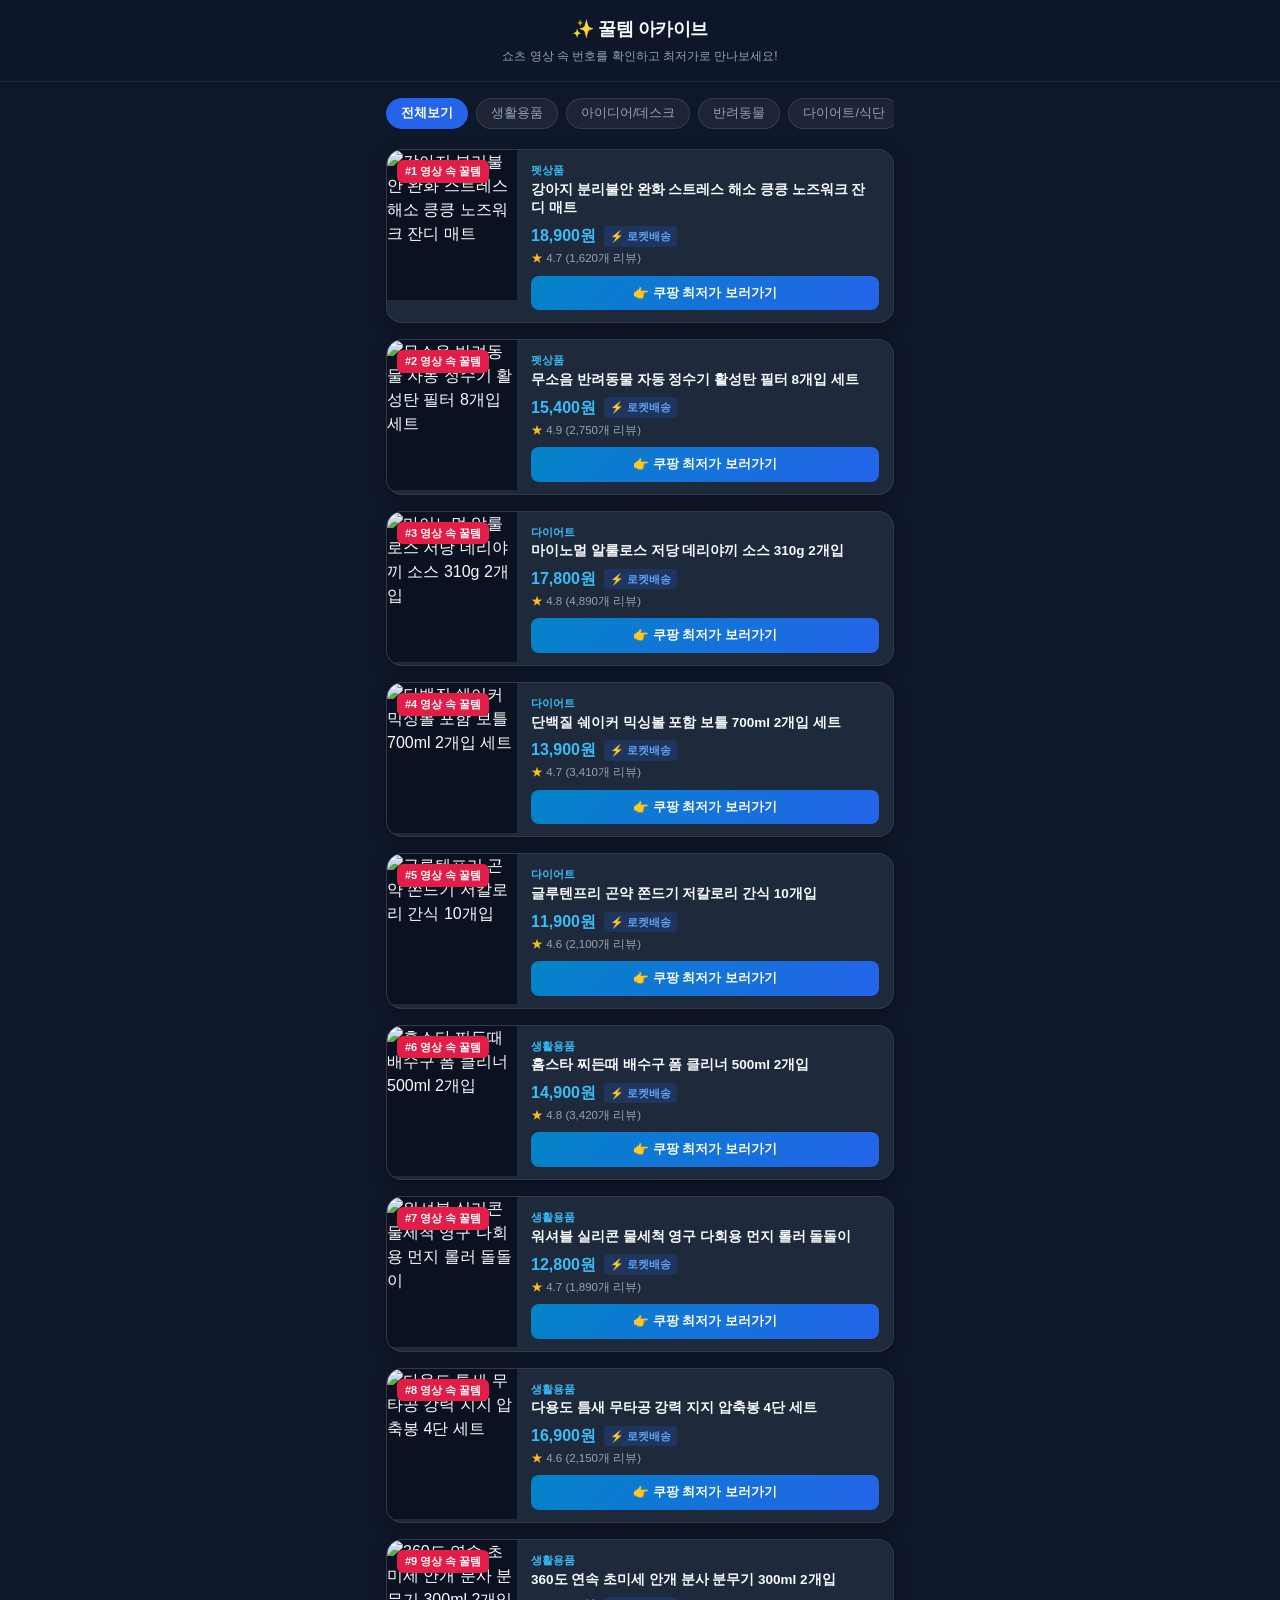
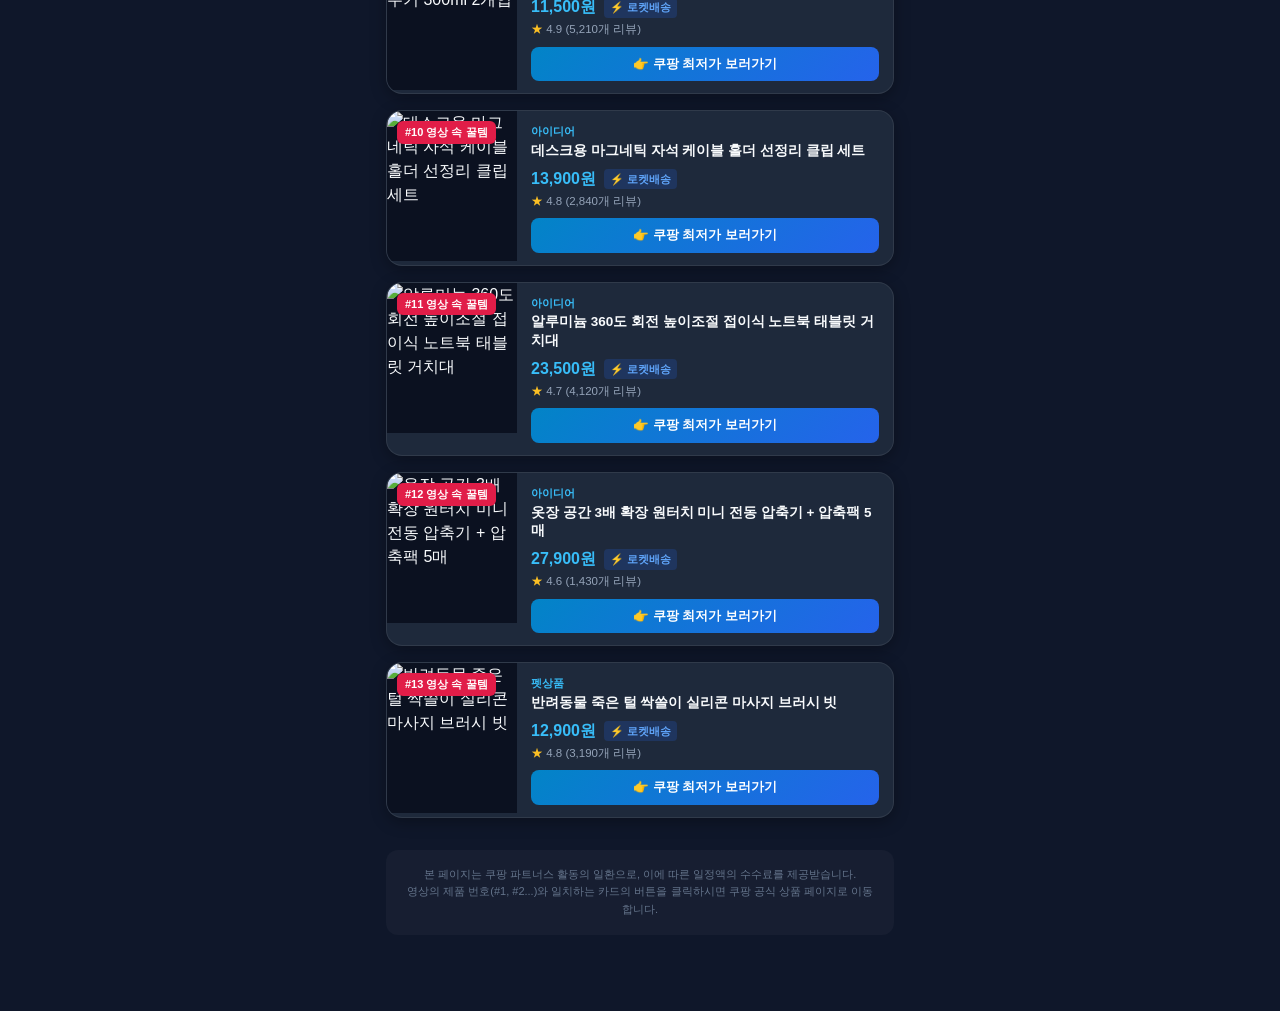
==== showroom/index.html @ 7f352bb4 "feat: Add mobile showroom catalog and separate YouTube Shorts from Threads auto-publish" ====
<!DOCTYPE html>
<html lang="ko">
<head>
  <meta charset="UTF-8">
  <meta name="viewport" content="width=device-width, initial-scale=1.0, maximum-scale=1.0, user-scalable=no">
  <title>꿀템 아카이브 | 숏츠 속 실사용 꿀템 모음</title>
  <style>
    :root {
      --bg: #0F172A;
      --card-bg: #1E293B;
      --accent: #38BDF8;
      --btn-grad: linear-gradient(135deg, #0284C7, #2563EB);
      --text: #F8FAFC;
      --text-muted: #94A3B8;
    }
    * { box-sizing: border-box; margin: 0; padding: 0; }
    body {
      background: var(--bg);
      color: var(--text);
      font-family: -apple-system, BlinkMacSystemFont, "Pretendard", "Segoe UI", Roboto, sans-serif;
      line-height: 1.5;
      padding-bottom: 60px;
    }
    .header {
      background: rgba(15, 23, 42, 0.95);
      backdrop-filter: blur(10px);
      position: sticky;
      top: 0;
      z-index: 100;
      border-bottom: 1px solid rgba(255, 255, 255, 0.08);
      padding: 16px 20px;
      text-align: center;
    }
    .header h1 {
      font-size: 18px;
      font-weight: 700;
      letter-spacing: -0.5px;
    }
    .header p {
      font-size: 12px;
      color: var(--text-muted);
      margin-top: 4px;
    }
    .container {
      max-width: 540px;
      margin: 0 auto;
      padding: 16px;
    }
    .filter-bar {
      display: flex;
      gap: 8px;
      overflow-x: auto;
      padding-bottom: 12px;
      scrollbar-width: none;
    }
    .filter-btn {
      background: rgba(255, 255, 255, 0.06);
      border: 1px solid rgba(255, 255, 255, 0.1);
      color: var(--text-muted);
      padding: 6px 14px;
      border-radius: 20px;
      font-size: 12.5px;
      cursor: pointer;
      white-space: nowrap;
      transition: all 0.2s;
    }
    .filter-btn.active {
      background: #2563EB;
      color: #fff;
      border-color: #2563EB;
      font-weight: 600;
    }
    .product-list {
      display: flex;
      flex-direction: column;
      gap: 16px;
      margin-top: 8px;
    }
    .product-card {
      background: var(--card-bg);
      border: 1px solid rgba(255, 255, 255, 0.08);
      border-radius: 16px;
      overflow: hidden;
      display: flex;
      position: relative;
      box-shadow: 0 4px 16px rgba(0, 0, 0, 0.3);
    }
    .card-badge {
      position: absolute;
      top: 10px;
      left: 10px;
      background: #E11D48;
      color: #fff;
      font-size: 11px;
      font-weight: 700;
      padding: 3px 8px;
      border-radius: 6px;
      z-index: 2;
    }
    .img-wrapper {
      width: 130px;
      min-width: 130px;
      height: 150px;
      background: #0B1120;
    }
    .img-wrapper img {
      width: 100%;
      height: 100%;
      object-fit: cover;
    }
    .card-content {
      padding: 12px 14px;
      flex: 1;
      display: flex;
      flex-direction: column;
      justify-content: space-between;
    }
    .category-tag {
      font-size: 11px;
      color: var(--accent);
      font-weight: 600;
      margin-bottom: 2px;
    }
    .product-title {
      font-size: 13.5px;
      font-weight: 600;
      line-height: 1.4;
      display: -webkit-box;
      -webkit-line-clamp: 2;
      -webkit-box-orient: vertical;
      overflow: hidden;
    }
    .price-row {
      display: flex;
      align-items: center;
      gap: 8px;
      margin-top: 6px;
    }
    .price-val {
      font-size: 16px;
      font-weight: 700;
      color: #38BDF8;
    }
    .rocket-badge {
      font-size: 11px;
      background: rgba(37, 99, 235, 0.2);
      color: #60A5FA;
      padding: 2px 6px;
      border-radius: 4px;
      font-weight: 600;
    }
    .review-row {
      font-size: 11.5px;
      color: var(--text-muted);
      margin-top: 2px;
    }
    .star { color: #FBBF24; }
    .btn-buy {
      margin-top: 8px;
      background: var(--btn-grad);
      color: #fff;
      text-decoration: none;
      padding: 8px 12px;
      border-radius: 8px;
      font-size: 12.5px;
      font-weight: 700;
      text-align: center;
      display: block;
      transition: opacity 0.2s;
    }
    .btn-buy:active { opacity: 0.8; }
    .footer-ftc {
      margin-top: 32px;
      padding: 16px;
      background: rgba(255, 255, 255, 0.03);
      border-radius: 12px;
      font-size: 11px;
      color: #64748B;
      text-align: center;
      line-height: 1.6;
    }
  </style>
</head>
<body>
  <header class="header">
    <h1>✨ 꿀템 아카이브</h1>
    <p>쇼츠 영상 속 번호를 확인하고 최저가로 만나보세요!</p>
  </header>

  <main class="container">
    <div class="filter-bar">
      <button class="filter-btn active" data-filter="all">전체보기</button>
      <button class="filter-btn" data-filter="생활용품">생활용품</button>
      <button class="filter-btn" data-filter="아이디어">아이디어/데스크</button>
      <button class="filter-btn" data-filter="펫상품">반려동물</button>
      <button class="filter-btn" data-filter="다이어트">다이어트/식단</button>
    </div>

    <div class="product-list" id="product-list">
      
        <div class="product-card" data-category="펫상품">
          <div class="card-badge">#1 영상 속 꿀템</div>
          <div class="img-wrapper">
            <img src="https://images.unsplash.com/photo-1543466835-00a7907e9de1?w=800" alt="강아지 분리불안 완화 스트레스 해소 킁킁 노즈워크 잔디 매트" loading="lazy">
          </div>
          <div class="card-content">
            <div class="category-tag">펫상품</div>
            <h3 class="product-title">강아지 분리불안 완화 스트레스 해소 킁킁 노즈워크 잔디 매트</h3>
            <div class="price-row">
              <span class="price-val">18,900원</span>
              <span class="rocket-badge">⚡ 로켓배송</span>
            </div>
            <div class="review-row">
              <span class="star">★</span> 4.7 (1,620개 리뷰)
            </div>
            <a href="https://link.coupang.com/a/hEyKNvtEFU" target="_blank" rel="noopener noreferrer" class="btn-buy">
              👉 쿠팡 최저가 보러가기
            </a>
          </div>
        </div>
            
        <div class="product-card" data-category="펫상품">
          <div class="card-badge">#2 영상 속 꿀템</div>
          <div class="img-wrapper">
            <img src="https://images.unsplash.com/photo-1535268647677-300dbf3d78d1?w=800" alt="무소음 반려동물 자동 정수기 활성탄 필터 8개입 세트" loading="lazy">
          </div>
          <div class="card-content">
            <div class="category-tag">펫상품</div>
            <h3 class="product-title">무소음 반려동물 자동 정수기 활성탄 필터 8개입 세트</h3>
            <div class="price-row">
              <span class="price-val">15,400원</span>
              <span class="rocket-badge">⚡ 로켓배송</span>
            </div>
            <div class="review-row">
              <span class="star">★</span> 4.9 (2,750개 리뷰)
            </div>
            <a href="https://link.coupang.com/a/hEyKNvtEFU" target="_blank" rel="noopener noreferrer" class="btn-buy">
              👉 쿠팡 최저가 보러가기
            </a>
          </div>
        </div>
            
        <div class="product-card" data-category="다이어트">
          <div class="card-badge">#3 영상 속 꿀템</div>
          <div class="img-wrapper">
            <img src="https://images.unsplash.com/photo-1498837167922-ddd27525d352?w=800" alt="마이노멀 알룰로스 저당 데리야끼 소스 310g 2개입" loading="lazy">
          </div>
          <div class="card-content">
            <div class="category-tag">다이어트</div>
            <h3 class="product-title">마이노멀 알룰로스 저당 데리야끼 소스 310g 2개입</h3>
            <div class="price-row">
              <span class="price-val">17,800원</span>
              <span class="rocket-badge">⚡ 로켓배송</span>
            </div>
            <div class="review-row">
              <span class="star">★</span> 4.8 (4,890개 리뷰)
            </div>
            <a href="https://link.coupang.com/a/hEyKNvtEFU" target="_blank" rel="noopener noreferrer" class="btn-buy">
              👉 쿠팡 최저가 보러가기
            </a>
          </div>
        </div>
            
        <div class="product-card" data-category="다이어트">
          <div class="card-badge">#4 영상 속 꿀템</div>
          <div class="img-wrapper">
            <img src="https://images.unsplash.com/photo-1544816155-12df9643f363?w=800" alt="단백질 쉐이커 믹싱볼 포함 보틀 700ml 2개입 세트" loading="lazy">
          </div>
          <div class="card-content">
            <div class="category-tag">다이어트</div>
            <h3 class="product-title">단백질 쉐이커 믹싱볼 포함 보틀 700ml 2개입 세트</h3>
            <div class="price-row">
              <span class="price-val">13,900원</span>
              <span class="rocket-badge">⚡ 로켓배송</span>
            </div>
            <div class="review-row">
              <span class="star">★</span> 4.7 (3,410개 리뷰)
            </div>
            <a href="https://link.coupang.com/a/hEyKNvtEFU" target="_blank" rel="noopener noreferrer" class="btn-buy">
              👉 쿠팡 최저가 보러가기
            </a>
          </div>
        </div>
            
        <div class="product-card" data-category="다이어트">
          <div class="card-badge">#5 영상 속 꿀템</div>
          <div class="img-wrapper">
            <img src="https://images.unsplash.com/photo-1509440159596-0249088772ff?w=800" alt="글루텐프리 곤약 쫀드기 저칼로리 간식 10개입" loading="lazy">
          </div>
          <div class="card-content">
            <div class="category-tag">다이어트</div>
            <h3 class="product-title">글루텐프리 곤약 쫀드기 저칼로리 간식 10개입</h3>
            <div class="price-row">
              <span class="price-val">11,900원</span>
              <span class="rocket-badge">⚡ 로켓배송</span>
            </div>
            <div class="review-row">
              <span class="star">★</span> 4.6 (2,100개 리뷰)
            </div>
            <a href="https://link.coupang.com/a/hEyKNvtEFU" target="_blank" rel="noopener noreferrer" class="btn-buy">
              👉 쿠팡 최저가 보러가기
            </a>
          </div>
        </div>
            
        <div class="product-card" data-category="생활용품">
          <div class="card-badge">#6 영상 속 꿀템</div>
          <div class="img-wrapper">
            <img src="https://images.unsplash.com/photo-1584820927498-cfe5211fd8bf?w=800" alt="홈스타 찌든때 배수구 폼 클리너 500ml 2개입" loading="lazy">
          </div>
          <div class="card-content">
            <div class="category-tag">생활용품</div>
            <h3 class="product-title">홈스타 찌든때 배수구 폼 클리너 500ml 2개입</h3>
            <div class="price-row">
              <span class="price-val">14,900원</span>
              <span class="rocket-badge">⚡ 로켓배송</span>
            </div>
            <div class="review-row">
              <span class="star">★</span> 4.8 (3,420개 리뷰)
            </div>
            <a href="https://link.coupang.com/a/be3ff68d0" target="_blank" rel="noopener noreferrer" class="btn-buy">
              👉 쿠팡 최저가 보러가기
            </a>
          </div>
        </div>
            
        <div class="product-card" data-category="생활용품">
          <div class="card-badge">#7 영상 속 꿀템</div>
          <div class="img-wrapper">
            <img src="https://images.unsplash.com/photo-1583947215259-38e31be8751f?w=800" alt="워셔블 실리콘 물세척 영구 다회용 먼지 롤러 돌돌이" loading="lazy">
          </div>
          <div class="card-content">
            <div class="category-tag">생활용품</div>
            <h3 class="product-title">워셔블 실리콘 물세척 영구 다회용 먼지 롤러 돌돌이</h3>
            <div class="price-row">
              <span class="price-val">12,800원</span>
              <span class="rocket-badge">⚡ 로켓배송</span>
            </div>
            <div class="review-row">
              <span class="star">★</span> 4.7 (1,890개 리뷰)
            </div>
            <a href="https://link.coupang.com/a/bfdb98674" target="_blank" rel="noopener noreferrer" class="btn-buy">
              👉 쿠팡 최저가 보러가기
            </a>
          </div>
        </div>
            
        <div class="product-card" data-category="생활용품">
          <div class="card-badge">#8 영상 속 꿀템</div>
          <div class="img-wrapper">
            <img src="https://images.unsplash.com/photo-1513694203232-719a280e022f?w=800" alt="다용도 틈새 무타공 강력 지지 압축봉 4단 세트" loading="lazy">
          </div>
          <div class="card-content">
            <div class="category-tag">생활용품</div>
            <h3 class="product-title">다용도 틈새 무타공 강력 지지 압축봉 4단 세트</h3>
            <div class="price-row">
              <span class="price-val">16,900원</span>
              <span class="rocket-badge">⚡ 로켓배송</span>
            </div>
            <div class="review-row">
              <span class="star">★</span> 4.6 (2,150개 리뷰)
            </div>
            <a href="https://link.coupang.com/a/b52442c60" target="_blank" rel="noopener noreferrer" class="btn-buy">
              👉 쿠팡 최저가 보러가기
            </a>
          </div>
        </div>
            
        <div class="product-card" data-category="생활용품">
          <div class="card-badge">#9 영상 속 꿀템</div>
          <div class="img-wrapper">
            <img src="https://images.unsplash.com/photo-1608248597359-0f04e84b72c9?w=800" alt="360도 연속 초미세 안개 분사 분무기 300ml 2개입" loading="lazy">
          </div>
          <div class="card-content">
            <div class="category-tag">생활용품</div>
            <h3 class="product-title">360도 연속 초미세 안개 분사 분무기 300ml 2개입</h3>
            <div class="price-row">
              <span class="price-val">11,500원</span>
              <span class="rocket-badge">⚡ 로켓배송</span>
            </div>
            <div class="review-row">
              <span class="star">★</span> 4.9 (5,210개 리뷰)
            </div>
            <a href="https://link.coupang.com/a/bee2cebee" target="_blank" rel="noopener noreferrer" class="btn-buy">
              👉 쿠팡 최저가 보러가기
            </a>
          </div>
        </div>
            
        <div class="product-card" data-category="아이디어">
          <div class="card-badge">#10 영상 속 꿀템</div>
          <div class="img-wrapper">
            <img src="https://images.unsplash.com/photo-1527864550417-7fd91fc51a46?w=800" alt="데스크용 마그네틱 자석 케이블 홀더 선정리 클립 세트" loading="lazy">
          </div>
          <div class="card-content">
            <div class="category-tag">아이디어</div>
            <h3 class="product-title">데스크용 마그네틱 자석 케이블 홀더 선정리 클립 세트</h3>
            <div class="price-row">
              <span class="price-val">13,900원</span>
              <span class="rocket-badge">⚡ 로켓배송</span>
            </div>
            <div class="review-row">
              <span class="star">★</span> 4.8 (2,840개 리뷰)
            </div>
            <a href="https://link.coupang.com/a/b3ed1f4bb" target="_blank" rel="noopener noreferrer" class="btn-buy">
              👉 쿠팡 최저가 보러가기
            </a>
          </div>
        </div>
            
        <div class="product-card" data-category="아이디어">
          <div class="card-badge">#11 영상 속 꿀템</div>
          <div class="img-wrapper">
            <img src="https://images.unsplash.com/photo-1587829741301-dc798b83add3?w=800" alt="알루미늄 360도 회전 높이조절 접이식 노트북 태블릿 거치대" loading="lazy">
          </div>
          <div class="card-content">
            <div class="category-tag">아이디어</div>
            <h3 class="product-title">알루미늄 360도 회전 높이조절 접이식 노트북 태블릿 거치대</h3>
            <div class="price-row">
              <span class="price-val">23,500원</span>
              <span class="rocket-badge">⚡ 로켓배송</span>
            </div>
            <div class="review-row">
              <span class="star">★</span> 4.7 (4,120개 리뷰)
            </div>
            <a href="https://link.coupang.com/a/bc0dee9e3" target="_blank" rel="noopener noreferrer" class="btn-buy">
              👉 쿠팡 최저가 보러가기
            </a>
          </div>
        </div>
            
        <div class="product-card" data-category="아이디어">
          <div class="card-badge">#12 영상 속 꿀템</div>
          <div class="img-wrapper">
            <img src="https://images.unsplash.com/photo-1558769132-cb1aea458c5e?w=800" alt="옷장 공간 3배 확장 원터치 미니 전동 압축기 + 압축팩 5매" loading="lazy">
          </div>
          <div class="card-content">
            <div class="category-tag">아이디어</div>
            <h3 class="product-title">옷장 공간 3배 확장 원터치 미니 전동 압축기 + 압축팩 5매</h3>
            <div class="price-row">
              <span class="price-val">27,900원</span>
              <span class="rocket-badge">⚡ 로켓배송</span>
            </div>
            <div class="review-row">
              <span class="star">★</span> 4.6 (1,430개 리뷰)
            </div>
            <a href="https://link.coupang.com/a/hEyKNvtEFU" target="_blank" rel="noopener noreferrer" class="btn-buy">
              👉 쿠팡 최저가 보러가기
            </a>
          </div>
        </div>
            
        <div class="product-card" data-category="펫상품">
          <div class="card-badge">#13 영상 속 꿀템</div>
          <div class="img-wrapper">
            <img src="https://images.unsplash.com/photo-1583337130417-3346a1be7dee?w=800" alt="반려동물 죽은 털 싹쓸이 실리콘 마사지 브러시 빗" loading="lazy">
          </div>
          <div class="card-content">
            <div class="category-tag">펫상품</div>
            <h3 class="product-title">반려동물 죽은 털 싹쓸이 실리콘 마사지 브러시 빗</h3>
            <div class="price-row">
              <span class="price-val">12,900원</span>
              <span class="rocket-badge">⚡ 로켓배송</span>
            </div>
            <div class="review-row">
              <span class="star">★</span> 4.8 (3,190개 리뷰)
            </div>
            <a href="https://link.coupang.com/a/hEyKNvtEFU" target="_blank" rel="noopener noreferrer" class="btn-buy">
              👉 쿠팡 최저가 보러가기
            </a>
          </div>
        </div>
            
    </div>

    <footer class="footer-ftc">
      본 페이지는 쿠팡 파트너스 활동의 일환으로, 이에 따른 일정액의 수수료를 제공받습니다.<br>
      영상의 제품 번호(#1, #2...)와 일치하는 카드의 버튼을 클릭하시면 쿠팡 공식 상품 페이지로 이동합니다.
    </footer>
  </main>

  <script>
    document.querySelectorAll('.filter-btn').forEach(btn => {
      btn.addEventListener('click', () => {
        document.querySelectorAll('.filter-btn').forEach(b => b.classList.remove('active'));
        btn.classList.add('active');
        const filter = btn.getAttribute('data-filter');
        document.querySelectorAll('.product-card').forEach(card => {
          if (filter === 'all' || card.getAttribute('data-category') === filter) {
            card.style.display = 'flex';
          } else {
            card.style.display = 'none';
          }
        });
      });
    });
  </script>
</body>
</html>
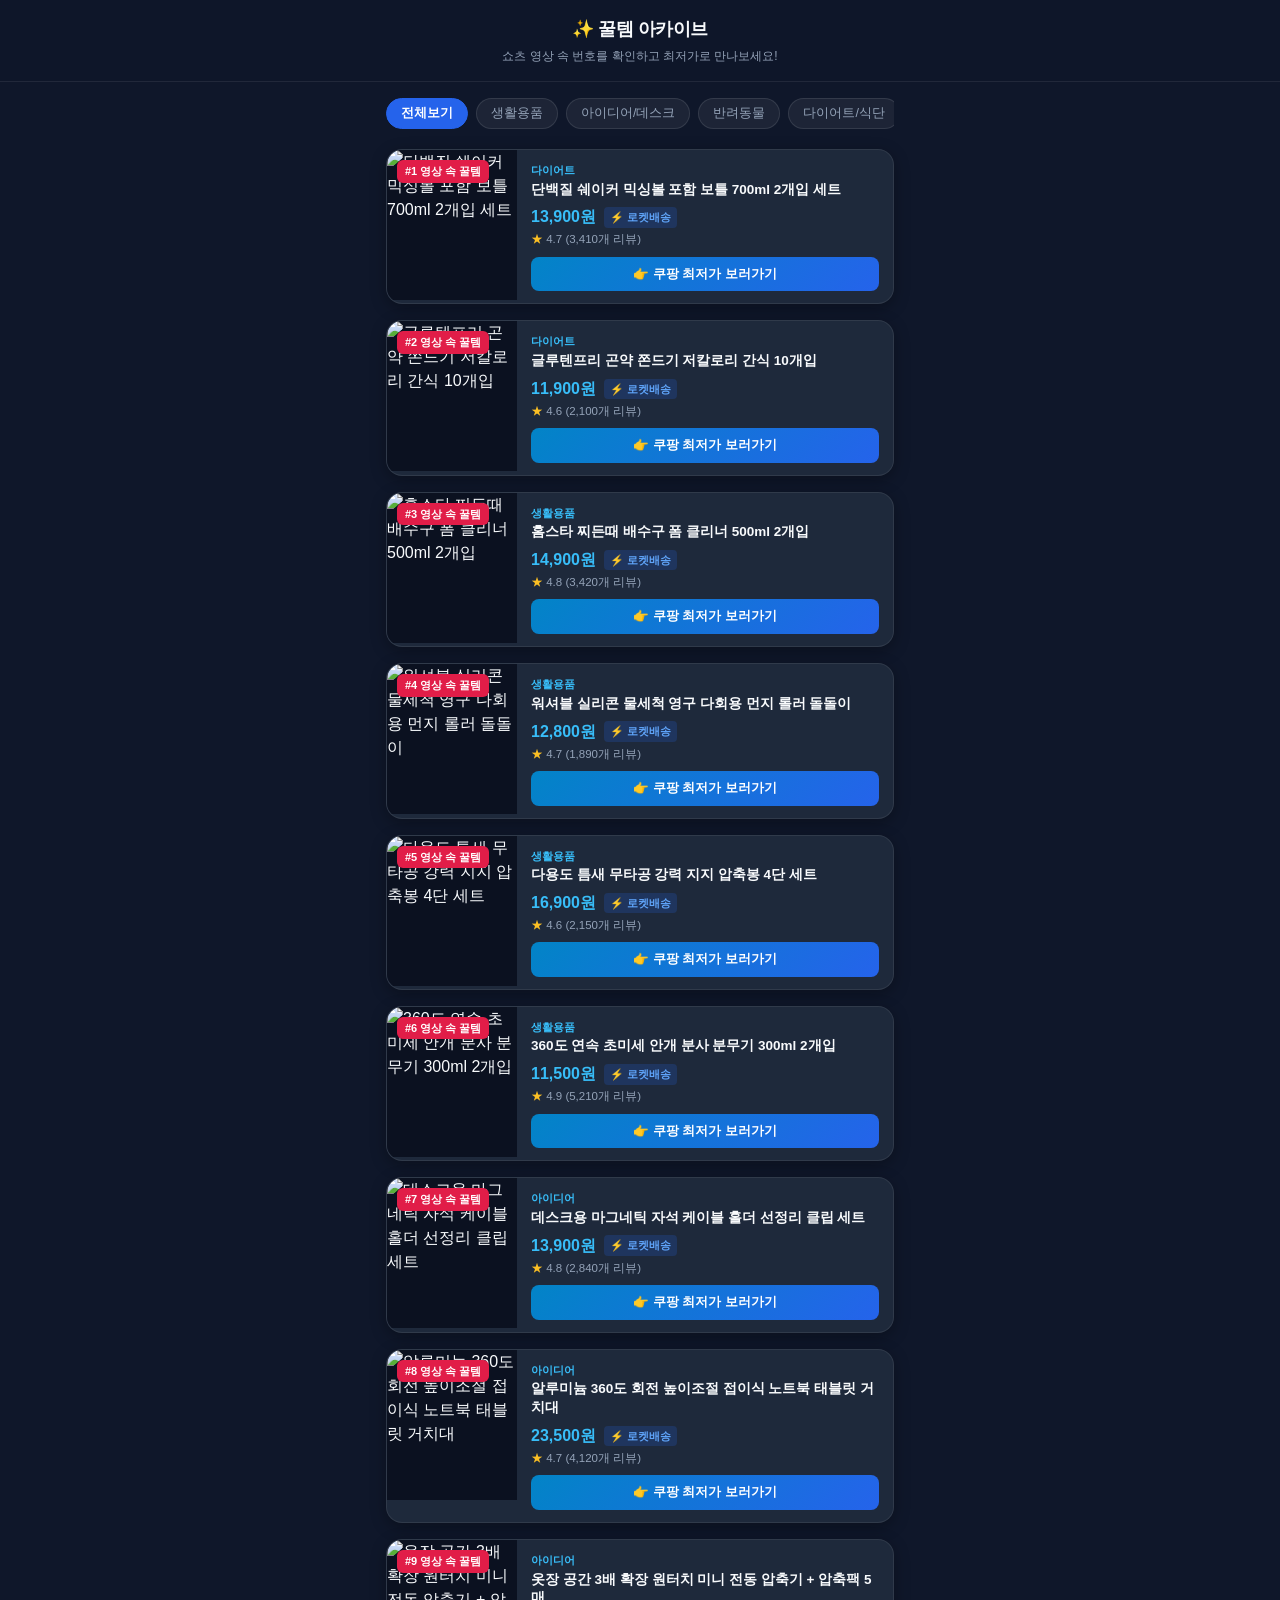
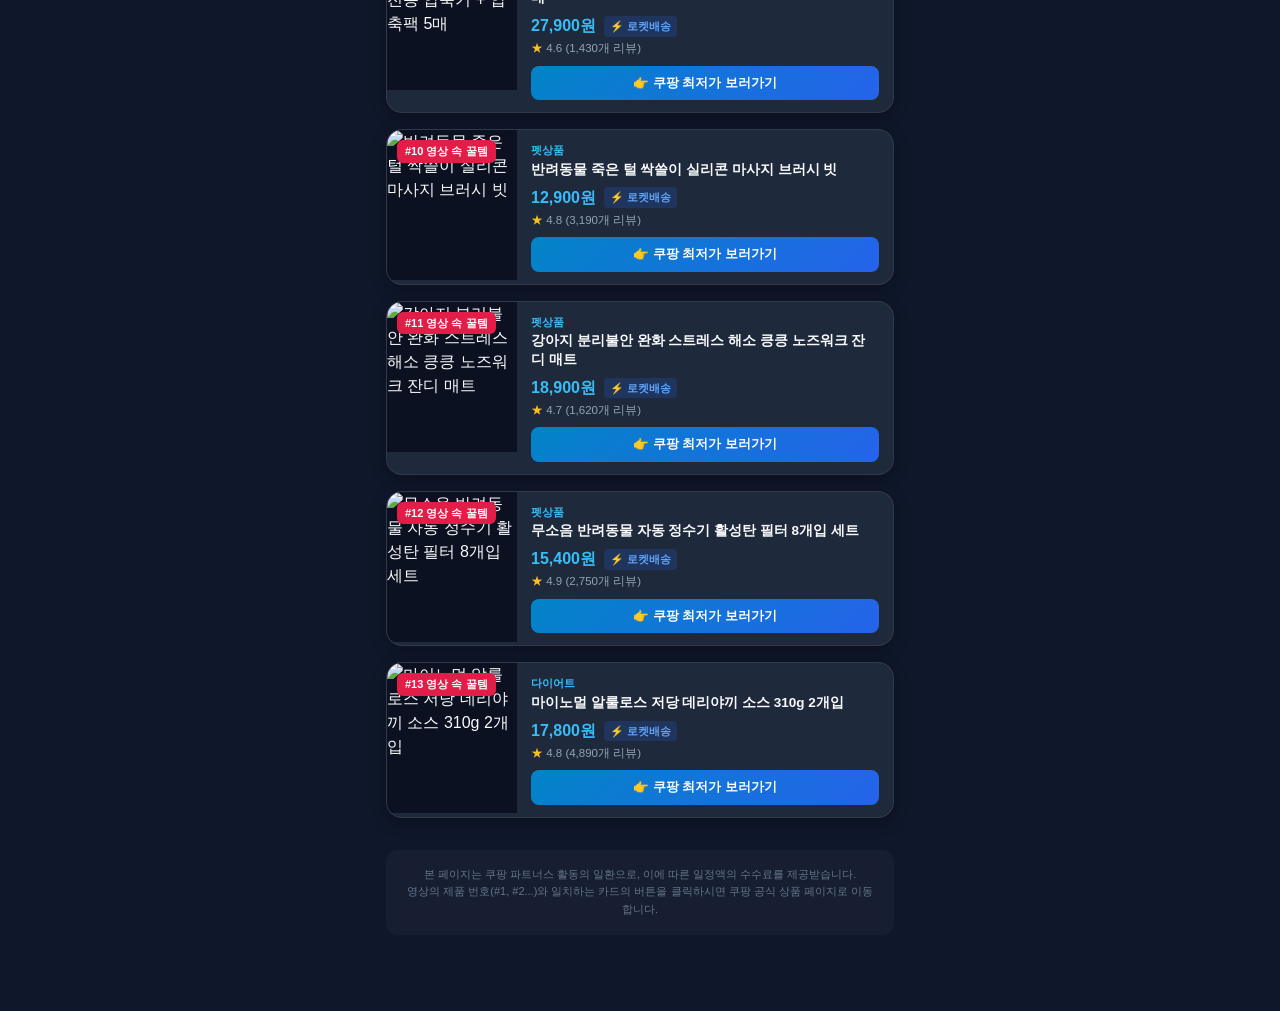
==== commit 846015a8: "fix: Resolve asyncio.run event loop conflict in Shorts generation and clarify active autopilot mode " ====
--- a/showroom/index.html
+++ b/showroom/index.html
@@ -198,8 +198,218 @@
 
     <div class="product-list" id="product-list">
       
+        <div class="product-card" data-category="다이어트">
+          <div class="card-badge">#1 영상 속 꿀템</div>
+          <div class="img-wrapper">
+            <img src="https://images.unsplash.com/photo-1544816155-12df9643f363?w=800" alt="단백질 쉐이커 믹싱볼 포함 보틀 700ml 2개입 세트" loading="lazy">
+          </div>
+          <div class="card-content">
+            <div class="category-tag">다이어트</div>
+            <h3 class="product-title">단백질 쉐이커 믹싱볼 포함 보틀 700ml 2개입 세트</h3>
+            <div class="price-row">
+              <span class="price-val">13,900원</span>
+              <span class="rocket-badge">⚡ 로켓배송</span>
+            </div>
+            <div class="review-row">
+              <span class="star">★</span> 4.7 (3,410개 리뷰)
+            </div>
+            <a href="https://link.coupang.com/a/hEyKNvtEFU" target="_blank" rel="noopener noreferrer" class="btn-buy">
+              👉 쿠팡 최저가 보러가기
+            </a>
+          </div>
+        </div>
+            
+        <div class="product-card" data-category="다이어트">
+          <div class="card-badge">#2 영상 속 꿀템</div>
+          <div class="img-wrapper">
+            <img src="https://images.unsplash.com/photo-1509440159596-0249088772ff?w=800" alt="글루텐프리 곤약 쫀드기 저칼로리 간식 10개입" loading="lazy">
+          </div>
+          <div class="card-content">
+            <div class="category-tag">다이어트</div>
+            <h3 class="product-title">글루텐프리 곤약 쫀드기 저칼로리 간식 10개입</h3>
+            <div class="price-row">
+              <span class="price-val">11,900원</span>
+              <span class="rocket-badge">⚡ 로켓배송</span>
+            </div>
+            <div class="review-row">
+              <span class="star">★</span> 4.6 (2,100개 리뷰)
+            </div>
+            <a href="https://link.coupang.com/a/hEyKNvtEFU" target="_blank" rel="noopener noreferrer" class="btn-buy">
+              👉 쿠팡 최저가 보러가기
+            </a>
+          </div>
+        </div>
+            
+        <div class="product-card" data-category="생활용품">
+          <div class="card-badge">#3 영상 속 꿀템</div>
+          <div class="img-wrapper">
+            <img src="https://images.unsplash.com/photo-1584820927498-cfe5211fd8bf?w=800" alt="홈스타 찌든때 배수구 폼 클리너 500ml 2개입" loading="lazy">
+          </div>
+          <div class="card-content">
+            <div class="category-tag">생활용품</div>
+            <h3 class="product-title">홈스타 찌든때 배수구 폼 클리너 500ml 2개입</h3>
+            <div class="price-row">
+              <span class="price-val">14,900원</span>
+              <span class="rocket-badge">⚡ 로켓배송</span>
+            </div>
+            <div class="review-row">
+              <span class="star">★</span> 4.8 (3,420개 리뷰)
+            </div>
+            <a href="https://link.coupang.com/a/be3ff68d0" target="_blank" rel="noopener noreferrer" class="btn-buy">
+              👉 쿠팡 최저가 보러가기
+            </a>
+          </div>
+        </div>
+            
+        <div class="product-card" data-category="생활용품">
+          <div class="card-badge">#4 영상 속 꿀템</div>
+          <div class="img-wrapper">
+            <img src="https://images.unsplash.com/photo-1583947215259-38e31be8751f?w=800" alt="워셔블 실리콘 물세척 영구 다회용 먼지 롤러 돌돌이" loading="lazy">
+          </div>
+          <div class="card-content">
+            <div class="category-tag">생활용품</div>
+            <h3 class="product-title">워셔블 실리콘 물세척 영구 다회용 먼지 롤러 돌돌이</h3>
+            <div class="price-row">
+              <span class="price-val">12,800원</span>
+              <span class="rocket-badge">⚡ 로켓배송</span>
+            </div>
+            <div class="review-row">
+              <span class="star">★</span> 4.7 (1,890개 리뷰)
+            </div>
+            <a href="https://link.coupang.com/a/bfdb98674" target="_blank" rel="noopener noreferrer" class="btn-buy">
+              👉 쿠팡 최저가 보러가기
+            </a>
+          </div>
+        </div>
+            
+        <div class="product-card" data-category="생활용품">
+          <div class="card-badge">#5 영상 속 꿀템</div>
+          <div class="img-wrapper">
+            <img src="https://images.unsplash.com/photo-1513694203232-719a280e022f?w=800" alt="다용도 틈새 무타공 강력 지지 압축봉 4단 세트" loading="lazy">
+          </div>
+          <div class="card-content">
+            <div class="category-tag">생활용품</div>
+            <h3 class="product-title">다용도 틈새 무타공 강력 지지 압축봉 4단 세트</h3>
+            <div class="price-row">
+              <span class="price-val">16,900원</span>
+              <span class="rocket-badge">⚡ 로켓배송</span>
+            </div>
+            <div class="review-row">
+              <span class="star">★</span> 4.6 (2,150개 리뷰)
+            </div>
+            <a href="https://link.coupang.com/a/b52442c60" target="_blank" rel="noopener noreferrer" class="btn-buy">
+              👉 쿠팡 최저가 보러가기
+            </a>
+          </div>
+        </div>
+            
+        <div class="product-card" data-category="생활용품">
+          <div class="card-badge">#6 영상 속 꿀템</div>
+          <div class="img-wrapper">
+            <img src="https://images.unsplash.com/photo-1608248597359-0f04e84b72c9?w=800" alt="360도 연속 초미세 안개 분사 분무기 300ml 2개입" loading="lazy">
+          </div>
+          <div class="card-content">
+            <div class="category-tag">생활용품</div>
+            <h3 class="product-title">360도 연속 초미세 안개 분사 분무기 300ml 2개입</h3>
+            <div class="price-row">
+              <span class="price-val">11,500원</span>
+              <span class="rocket-badge">⚡ 로켓배송</span>
+            </div>
+            <div class="review-row">
+              <span class="star">★</span> 4.9 (5,210개 리뷰)
+            </div>
+            <a href="https://link.coupang.com/a/bee2cebee" target="_blank" rel="noopener noreferrer" class="btn-buy">
+              👉 쿠팡 최저가 보러가기
+            </a>
+          </div>
+        </div>
+            
+        <div class="product-card" data-category="아이디어">
+          <div class="card-badge">#7 영상 속 꿀템</div>
+          <div class="img-wrapper">
+            <img src="https://images.unsplash.com/photo-1527864550417-7fd91fc51a46?w=800" alt="데스크용 마그네틱 자석 케이블 홀더 선정리 클립 세트" loading="lazy">
+          </div>
+          <div class="card-content">
+            <div class="category-tag">아이디어</div>
+            <h3 class="product-title">데스크용 마그네틱 자석 케이블 홀더 선정리 클립 세트</h3>
+            <div class="price-row">
+              <span class="price-val">13,900원</span>
+              <span class="rocket-badge">⚡ 로켓배송</span>
+            </div>
+            <div class="review-row">
+              <span class="star">★</span> 4.8 (2,840개 리뷰)
+            </div>
+            <a href="https://link.coupang.com/a/b3ed1f4bb" target="_blank" rel="noopener noreferrer" class="btn-buy">
+              👉 쿠팡 최저가 보러가기
+            </a>
+          </div>
+        </div>
+            
+        <div class="product-card" data-category="아이디어">
+          <div class="card-badge">#8 영상 속 꿀템</div>
+          <div class="img-wrapper">
+            <img src="https://images.unsplash.com/photo-1587829741301-dc798b83add3?w=800" alt="알루미늄 360도 회전 높이조절 접이식 노트북 태블릿 거치대" loading="lazy">
+          </div>
+          <div class="card-content">
+            <div class="category-tag">아이디어</div>
+            <h3 class="product-title">알루미늄 360도 회전 높이조절 접이식 노트북 태블릿 거치대</h3>
+            <div class="price-row">
+              <span class="price-val">23,500원</span>
+              <span class="rocket-badge">⚡ 로켓배송</span>
+            </div>
+            <div class="review-row">
+              <span class="star">★</span> 4.7 (4,120개 리뷰)
+            </div>
+            <a href="https://link.coupang.com/a/bc0dee9e3" target="_blank" rel="noopener noreferrer" class="btn-buy">
+              👉 쿠팡 최저가 보러가기
+            </a>
+          </div>
+        </div>
+            
+        <div class="product-card" data-category="아이디어">
+          <div class="card-badge">#9 영상 속 꿀템</div>
+          <div class="img-wrapper">
+            <img src="https://images.unsplash.com/photo-1558769132-cb1aea458c5e?w=800" alt="옷장 공간 3배 확장 원터치 미니 전동 압축기 + 압축팩 5매" loading="lazy">
+          </div>
+          <div class="card-content">
+            <div class="category-tag">아이디어</div>
+            <h3 class="product-title">옷장 공간 3배 확장 원터치 미니 전동 압축기 + 압축팩 5매</h3>
+            <div class="price-row">
+              <span class="price-val">27,900원</span>
+              <span class="rocket-badge">⚡ 로켓배송</span>
+            </div>
+            <div class="review-row">
+              <span class="star">★</span> 4.6 (1,430개 리뷰)
+            </div>
+            <a href="https://link.coupang.com/a/hEyKNvtEFU" target="_blank" rel="noopener noreferrer" class="btn-buy">
+              👉 쿠팡 최저가 보러가기
+            </a>
+          </div>
+        </div>
+            
         <div class="product-card" data-category="펫상품">
-          <div class="card-badge">#1 영상 속 꿀템</div>
+          <div class="card-badge">#10 영상 속 꿀템</div>
+          <div class="img-wrapper">
+            <img src="https://images.unsplash.com/photo-1583337130417-3346a1be7dee?w=800" alt="반려동물 죽은 털 싹쓸이 실리콘 마사지 브러시 빗" loading="lazy">
+          </div>
+          <div class="card-content">
+            <div class="category-tag">펫상품</div>
+            <h3 class="product-title">반려동물 죽은 털 싹쓸이 실리콘 마사지 브러시 빗</h3>
+            <div class="price-row">
+              <span class="price-val">12,900원</span>
+              <span class="rocket-badge">⚡ 로켓배송</span>
+            </div>
+            <div class="review-row">
+              <span class="star">★</span> 4.8 (3,190개 리뷰)
+            </div>
+            <a href="https://link.coupang.com/a/hEyKNvtEFU" target="_blank" rel="noopener noreferrer" class="btn-buy">
+              👉 쿠팡 최저가 보러가기
+            </a>
+          </div>
+        </div>
+            
+        <div class="product-card" data-category="펫상품">
+          <div class="card-badge">#11 영상 속 꿀템</div>
           <div class="img-wrapper">
             <img src="https://images.unsplash.com/photo-1543466835-00a7907e9de1?w=800" alt="강아지 분리불안 완화 스트레스 해소 킁킁 노즈워크 잔디 매트" loading="lazy">
           </div>
@@ -220,7 +430,7 @@
         </div>
             
         <div class="product-card" data-category="펫상품">
-          <div class="card-badge">#2 영상 속 꿀템</div>
+          <div class="card-badge">#12 영상 속 꿀템</div>
           <div class="img-wrapper">
             <img src="https://images.unsplash.com/photo-1535268647677-300dbf3d78d1?w=800" alt="무소음 반려동물 자동 정수기 활성탄 필터 8개입 세트" loading="lazy">
           </div>
@@ -241,7 +451,7 @@
         </div>
             
         <div class="product-card" data-category="다이어트">
-          <div class="card-badge">#3 영상 속 꿀템</div>
+          <div class="card-badge">#13 영상 속 꿀템</div>
           <div class="img-wrapper">
             <img src="https://images.unsplash.com/photo-1498837167922-ddd27525d352?w=800" alt="마이노멀 알룰로스 저당 데리야끼 소스 310g 2개입" loading="lazy">
           </div>
@@ -254,216 +464,6 @@
             </div>
             <div class="review-row">
               <span class="star">★</span> 4.8 (4,890개 리뷰)
-            </div>
-            <a href="https://link.coupang.com/a/hEyKNvtEFU" target="_blank" rel="noopener noreferrer" class="btn-buy">
-              👉 쿠팡 최저가 보러가기
-            </a>
-          </div>
-        </div>
-            
-        <div class="product-card" data-category="다이어트">
-          <div class="card-badge">#4 영상 속 꿀템</div>
-          <div class="img-wrapper">
-            <img src="https://images.unsplash.com/photo-1544816155-12df9643f363?w=800" alt="단백질 쉐이커 믹싱볼 포함 보틀 700ml 2개입 세트" loading="lazy">
-          </div>
-          <div class="card-content">
-            <div class="category-tag">다이어트</div>
-            <h3 class="product-title">단백질 쉐이커 믹싱볼 포함 보틀 700ml 2개입 세트</h3>
-            <div class="price-row">
-              <span class="price-val">13,900원</span>
-              <span class="rocket-badge">⚡ 로켓배송</span>
-            </div>
-            <div class="review-row">
-              <span class="star">★</span> 4.7 (3,410개 리뷰)
-            </div>
-            <a href="https://link.coupang.com/a/hEyKNvtEFU" target="_blank" rel="noopener noreferrer" class="btn-buy">
-              👉 쿠팡 최저가 보러가기
-            </a>
-          </div>
-        </div>
-            
-        <div class="product-card" data-category="다이어트">
-          <div class="card-badge">#5 영상 속 꿀템</div>
-          <div class="img-wrapper">
-            <img src="https://images.unsplash.com/photo-1509440159596-0249088772ff?w=800" alt="글루텐프리 곤약 쫀드기 저칼로리 간식 10개입" loading="lazy">
-          </div>
-          <div class="card-content">
-            <div class="category-tag">다이어트</div>
-            <h3 class="product-title">글루텐프리 곤약 쫀드기 저칼로리 간식 10개입</h3>
-            <div class="price-row">
-              <span class="price-val">11,900원</span>
-              <span class="rocket-badge">⚡ 로켓배송</span>
-            </div>
-            <div class="review-row">
-              <span class="star">★</span> 4.6 (2,100개 리뷰)
-            </div>
-            <a href="https://link.coupang.com/a/hEyKNvtEFU" target="_blank" rel="noopener noreferrer" class="btn-buy">
-              👉 쿠팡 최저가 보러가기
-            </a>
-          </div>
-        </div>
-            
-        <div class="product-card" data-category="생활용품">
-          <div class="card-badge">#6 영상 속 꿀템</div>
-          <div class="img-wrapper">
-            <img src="https://images.unsplash.com/photo-1584820927498-cfe5211fd8bf?w=800" alt="홈스타 찌든때 배수구 폼 클리너 500ml 2개입" loading="lazy">
-          </div>
-          <div class="card-content">
-            <div class="category-tag">생활용품</div>
-            <h3 class="product-title">홈스타 찌든때 배수구 폼 클리너 500ml 2개입</h3>
-            <div class="price-row">
-              <span class="price-val">14,900원</span>
-              <span class="rocket-badge">⚡ 로켓배송</span>
-            </div>
-            <div class="review-row">
-              <span class="star">★</span> 4.8 (3,420개 리뷰)
-            </div>
-            <a href="https://link.coupang.com/a/be3ff68d0" target="_blank" rel="noopener noreferrer" class="btn-buy">
-              👉 쿠팡 최저가 보러가기
-            </a>
-          </div>
-        </div>
-            
-        <div class="product-card" data-category="생활용품">
-          <div class="card-badge">#7 영상 속 꿀템</div>
-          <div class="img-wrapper">
-            <img src="https://images.unsplash.com/photo-1583947215259-38e31be8751f?w=800" alt="워셔블 실리콘 물세척 영구 다회용 먼지 롤러 돌돌이" loading="lazy">
-          </div>
-          <div class="card-content">
-            <div class="category-tag">생활용품</div>
-            <h3 class="product-title">워셔블 실리콘 물세척 영구 다회용 먼지 롤러 돌돌이</h3>
-            <div class="price-row">
-              <span class="price-val">12,800원</span>
-              <span class="rocket-badge">⚡ 로켓배송</span>
-            </div>
-            <div class="review-row">
-              <span class="star">★</span> 4.7 (1,890개 리뷰)
-            </div>
-            <a href="https://link.coupang.com/a/bfdb98674" target="_blank" rel="noopener noreferrer" class="btn-buy">
-              👉 쿠팡 최저가 보러가기
-            </a>
-          </div>
-        </div>
-            
-        <div class="product-card" data-category="생활용품">
-          <div class="card-badge">#8 영상 속 꿀템</div>
-          <div class="img-wrapper">
-            <img src="https://images.unsplash.com/photo-1513694203232-719a280e022f?w=800" alt="다용도 틈새 무타공 강력 지지 압축봉 4단 세트" loading="lazy">
-          </div>
-          <div class="card-content">
-            <div class="category-tag">생활용품</div>
-            <h3 class="product-title">다용도 틈새 무타공 강력 지지 압축봉 4단 세트</h3>
-            <div class="price-row">
-              <span class="price-val">16,900원</span>
-              <span class="rocket-badge">⚡ 로켓배송</span>
-            </div>
-            <div class="review-row">
-              <span class="star">★</span> 4.6 (2,150개 리뷰)
-            </div>
-            <a href="https://link.coupang.com/a/b52442c60" target="_blank" rel="noopener noreferrer" class="btn-buy">
-              👉 쿠팡 최저가 보러가기
-            </a>
-          </div>
-        </div>
-            
-        <div class="product-card" data-category="생활용품">
-          <div class="card-badge">#9 영상 속 꿀템</div>
-          <div class="img-wrapper">
-            <img src="https://images.unsplash.com/photo-1608248597359-0f04e84b72c9?w=800" alt="360도 연속 초미세 안개 분사 분무기 300ml 2개입" loading="lazy">
-          </div>
-          <div class="card-content">
-            <div class="category-tag">생활용품</div>
-            <h3 class="product-title">360도 연속 초미세 안개 분사 분무기 300ml 2개입</h3>
-            <div class="price-row">
-              <span class="price-val">11,500원</span>
-              <span class="rocket-badge">⚡ 로켓배송</span>
-            </div>
-            <div class="review-row">
-              <span class="star">★</span> 4.9 (5,210개 리뷰)
-            </div>
-            <a href="https://link.coupang.com/a/bee2cebee" target="_blank" rel="noopener noreferrer" class="btn-buy">
-              👉 쿠팡 최저가 보러가기
-            </a>
-          </div>
-        </div>
-            
-        <div class="product-card" data-category="아이디어">
-          <div class="card-badge">#10 영상 속 꿀템</div>
-          <div class="img-wrapper">
-            <img src="https://images.unsplash.com/photo-1527864550417-7fd91fc51a46?w=800" alt="데스크용 마그네틱 자석 케이블 홀더 선정리 클립 세트" loading="lazy">
-          </div>
-          <div class="card-content">
-            <div class="category-tag">아이디어</div>
-            <h3 class="product-title">데스크용 마그네틱 자석 케이블 홀더 선정리 클립 세트</h3>
-            <div class="price-row">
-              <span class="price-val">13,900원</span>
-              <span class="rocket-badge">⚡ 로켓배송</span>
-            </div>
-            <div class="review-row">
-              <span class="star">★</span> 4.8 (2,840개 리뷰)
-            </div>
-            <a href="https://link.coupang.com/a/b3ed1f4bb" target="_blank" rel="noopener noreferrer" class="btn-buy">
-              👉 쿠팡 최저가 보러가기
-            </a>
-          </div>
-        </div>
-            
-        <div class="product-card" data-category="아이디어">
-          <div class="card-badge">#11 영상 속 꿀템</div>
-          <div class="img-wrapper">
-            <img src="https://images.unsplash.com/photo-1587829741301-dc798b83add3?w=800" alt="알루미늄 360도 회전 높이조절 접이식 노트북 태블릿 거치대" loading="lazy">
-          </div>
-          <div class="card-content">
-            <div class="category-tag">아이디어</div>
-            <h3 class="product-title">알루미늄 360도 회전 높이조절 접이식 노트북 태블릿 거치대</h3>
-            <div class="price-row">
-              <span class="price-val">23,500원</span>
-              <span class="rocket-badge">⚡ 로켓배송</span>
-            </div>
-            <div class="review-row">
-              <span class="star">★</span> 4.7 (4,120개 리뷰)
-            </div>
-            <a href="https://link.coupang.com/a/bc0dee9e3" target="_blank" rel="noopener noreferrer" class="btn-buy">
-              👉 쿠팡 최저가 보러가기
-            </a>
-          </div>
-        </div>
-            
-        <div class="product-card" data-category="아이디어">
-          <div class="card-badge">#12 영상 속 꿀템</div>
-          <div class="img-wrapper">
-            <img src="https://images.unsplash.com/photo-1558769132-cb1aea458c5e?w=800" alt="옷장 공간 3배 확장 원터치 미니 전동 압축기 + 압축팩 5매" loading="lazy">
-          </div>
-          <div class="card-content">
-            <div class="category-tag">아이디어</div>
-            <h3 class="product-title">옷장 공간 3배 확장 원터치 미니 전동 압축기 + 압축팩 5매</h3>
-            <div class="price-row">
-              <span class="price-val">27,900원</span>
-              <span class="rocket-badge">⚡ 로켓배송</span>
-            </div>
-            <div class="review-row">
-              <span class="star">★</span> 4.6 (1,430개 리뷰)
-            </div>
-            <a href="https://link.coupang.com/a/hEyKNvtEFU" target="_blank" rel="noopener noreferrer" class="btn-buy">
-              👉 쿠팡 최저가 보러가기
-            </a>
-          </div>
-        </div>
-            
-        <div class="product-card" data-category="펫상품">
-          <div class="card-badge">#13 영상 속 꿀템</div>
-          <div class="img-wrapper">
-            <img src="https://images.unsplash.com/photo-1583337130417-3346a1be7dee?w=800" alt="반려동물 죽은 털 싹쓸이 실리콘 마사지 브러시 빗" loading="lazy">
-          </div>
-          <div class="card-content">
-            <div class="category-tag">펫상품</div>
-            <h3 class="product-title">반려동물 죽은 털 싹쓸이 실리콘 마사지 브러시 빗</h3>
-            <div class="price-row">
-              <span class="price-val">12,900원</span>
-              <span class="rocket-badge">⚡ 로켓배송</span>
-            </div>
-            <div class="review-row">
-              <span class="star">★</span> 4.8 (3,190개 리뷰)
             </div>
             <a href="https://link.coupang.com/a/hEyKNvtEFU" target="_blank" rel="noopener noreferrer" class="btn-buy">
               👉 쿠팡 최저가 보러가기
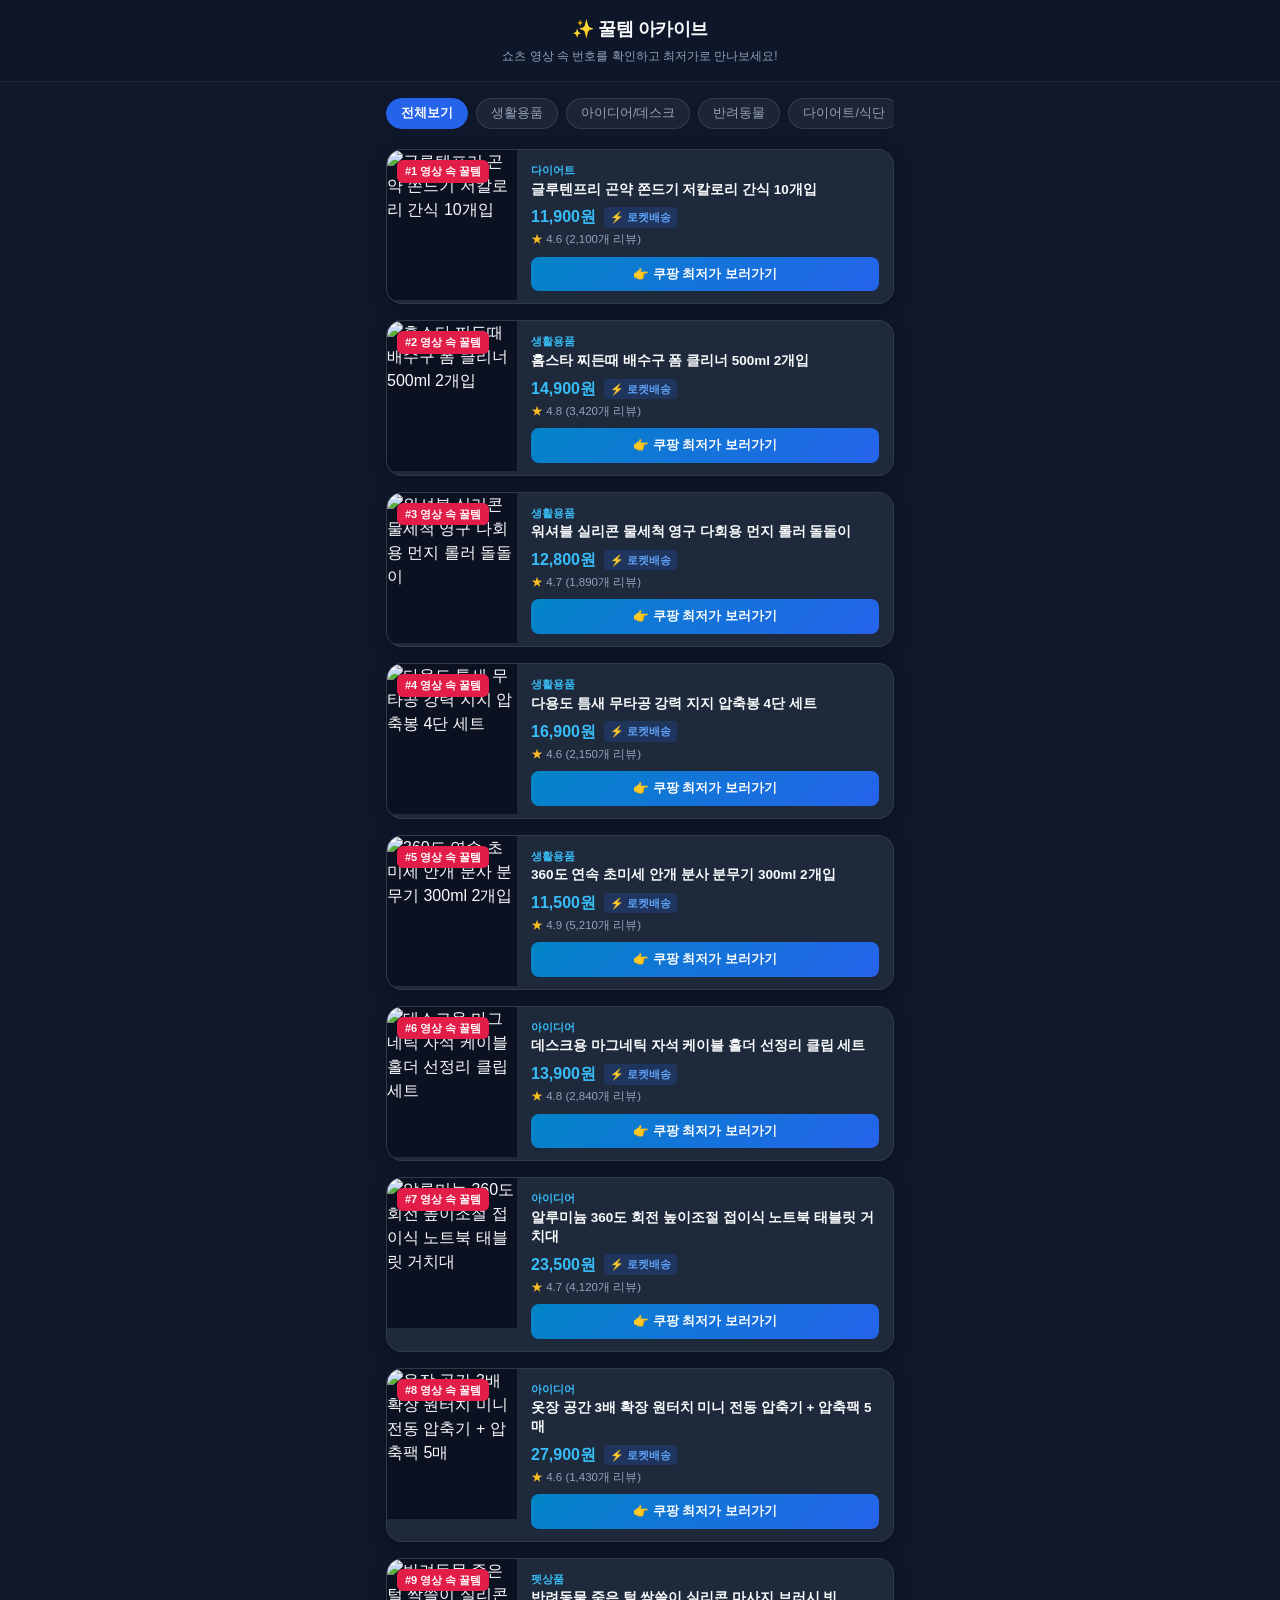
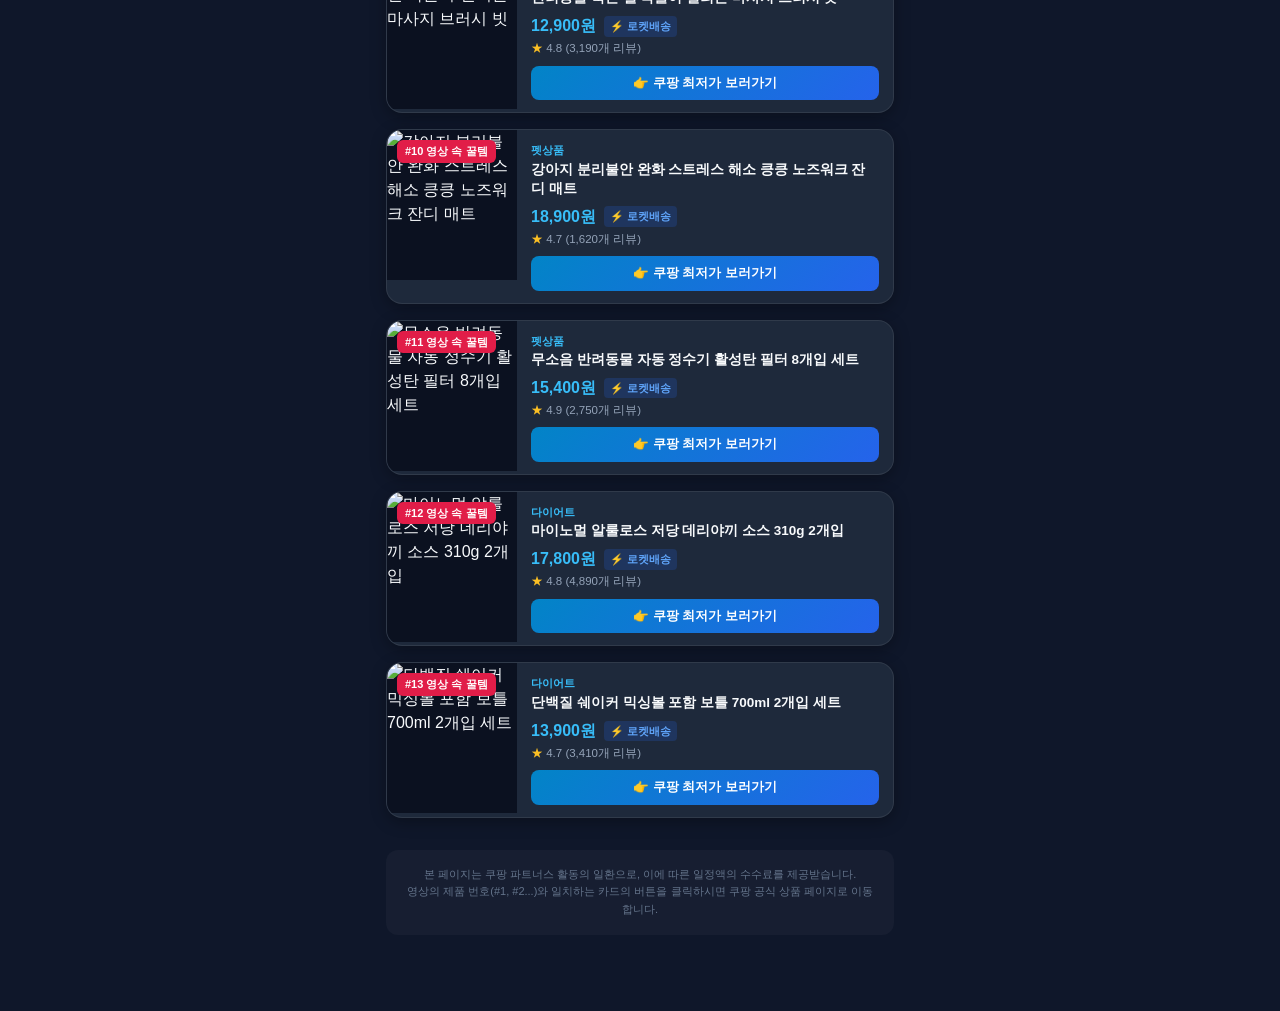
==== commit 33947324: "fix: Fix unclosed tab tags and add video spotlight player on main overview" ====
--- a/showroom/index.html
+++ b/showroom/index.html
@@ -201,6 +201,258 @@
         <div class="product-card" data-category="다이어트">
           <div class="card-badge">#1 영상 속 꿀템</div>
           <div class="img-wrapper">
+            <img src="https://images.unsplash.com/photo-1509440159596-0249088772ff?w=800" alt="글루텐프리 곤약 쫀드기 저칼로리 간식 10개입" loading="lazy">
+          </div>
+          <div class="card-content">
+            <div class="category-tag">다이어트</div>
+            <h3 class="product-title">글루텐프리 곤약 쫀드기 저칼로리 간식 10개입</h3>
+            <div class="price-row">
+              <span class="price-val">11,900원</span>
+              <span class="rocket-badge">⚡ 로켓배송</span>
+            </div>
+            <div class="review-row">
+              <span class="star">★</span> 4.6 (2,100개 리뷰)
+            </div>
+            <a href="https://link.coupang.com/a/hEyKNvtEFU" target="_blank" rel="noopener noreferrer" class="btn-buy">
+              👉 쿠팡 최저가 보러가기
+            </a>
+          </div>
+        </div>
+            
+        <div class="product-card" data-category="생활용품">
+          <div class="card-badge">#2 영상 속 꿀템</div>
+          <div class="img-wrapper">
+            <img src="https://images.unsplash.com/photo-1584820927498-cfe5211fd8bf?w=800" alt="홈스타 찌든때 배수구 폼 클리너 500ml 2개입" loading="lazy">
+          </div>
+          <div class="card-content">
+            <div class="category-tag">생활용품</div>
+            <h3 class="product-title">홈스타 찌든때 배수구 폼 클리너 500ml 2개입</h3>
+            <div class="price-row">
+              <span class="price-val">14,900원</span>
+              <span class="rocket-badge">⚡ 로켓배송</span>
+            </div>
+            <div class="review-row">
+              <span class="star">★</span> 4.8 (3,420개 리뷰)
+            </div>
+            <a href="https://link.coupang.com/a/be3ff68d0" target="_blank" rel="noopener noreferrer" class="btn-buy">
+              👉 쿠팡 최저가 보러가기
+            </a>
+          </div>
+        </div>
+            
+        <div class="product-card" data-category="생활용품">
+          <div class="card-badge">#3 영상 속 꿀템</div>
+          <div class="img-wrapper">
+            <img src="https://images.unsplash.com/photo-1583947215259-38e31be8751f?w=800" alt="워셔블 실리콘 물세척 영구 다회용 먼지 롤러 돌돌이" loading="lazy">
+          </div>
+          <div class="card-content">
+            <div class="category-tag">생활용품</div>
+            <h3 class="product-title">워셔블 실리콘 물세척 영구 다회용 먼지 롤러 돌돌이</h3>
+            <div class="price-row">
+              <span class="price-val">12,800원</span>
+              <span class="rocket-badge">⚡ 로켓배송</span>
+            </div>
+            <div class="review-row">
+              <span class="star">★</span> 4.7 (1,890개 리뷰)
+            </div>
+            <a href="https://link.coupang.com/a/bfdb98674" target="_blank" rel="noopener noreferrer" class="btn-buy">
+              👉 쿠팡 최저가 보러가기
+            </a>
+          </div>
+        </div>
+            
+        <div class="product-card" data-category="생활용품">
+          <div class="card-badge">#4 영상 속 꿀템</div>
+          <div class="img-wrapper">
+            <img src="https://images.unsplash.com/photo-1513694203232-719a280e022f?w=800" alt="다용도 틈새 무타공 강력 지지 압축봉 4단 세트" loading="lazy">
+          </div>
+          <div class="card-content">
+            <div class="category-tag">생활용품</div>
+            <h3 class="product-title">다용도 틈새 무타공 강력 지지 압축봉 4단 세트</h3>
+            <div class="price-row">
+              <span class="price-val">16,900원</span>
+              <span class="rocket-badge">⚡ 로켓배송</span>
+            </div>
+            <div class="review-row">
+              <span class="star">★</span> 4.6 (2,150개 리뷰)
+            </div>
+            <a href="https://link.coupang.com/a/b52442c60" target="_blank" rel="noopener noreferrer" class="btn-buy">
+              👉 쿠팡 최저가 보러가기
+            </a>
+          </div>
+        </div>
+            
+        <div class="product-card" data-category="생활용품">
+          <div class="card-badge">#5 영상 속 꿀템</div>
+          <div class="img-wrapper">
+            <img src="https://images.unsplash.com/photo-1608248597359-0f04e84b72c9?w=800" alt="360도 연속 초미세 안개 분사 분무기 300ml 2개입" loading="lazy">
+          </div>
+          <div class="card-content">
+            <div class="category-tag">생활용품</div>
+            <h3 class="product-title">360도 연속 초미세 안개 분사 분무기 300ml 2개입</h3>
+            <div class="price-row">
+              <span class="price-val">11,500원</span>
+              <span class="rocket-badge">⚡ 로켓배송</span>
+            </div>
+            <div class="review-row">
+              <span class="star">★</span> 4.9 (5,210개 리뷰)
+            </div>
+            <a href="https://link.coupang.com/a/bee2cebee" target="_blank" rel="noopener noreferrer" class="btn-buy">
+              👉 쿠팡 최저가 보러가기
+            </a>
+          </div>
+        </div>
+            
+        <div class="product-card" data-category="아이디어">
+          <div class="card-badge">#6 영상 속 꿀템</div>
+          <div class="img-wrapper">
+            <img src="https://images.unsplash.com/photo-1527864550417-7fd91fc51a46?w=800" alt="데스크용 마그네틱 자석 케이블 홀더 선정리 클립 세트" loading="lazy">
+          </div>
+          <div class="card-content">
+            <div class="category-tag">아이디어</div>
+            <h3 class="product-title">데스크용 마그네틱 자석 케이블 홀더 선정리 클립 세트</h3>
+            <div class="price-row">
+              <span class="price-val">13,900원</span>
+              <span class="rocket-badge">⚡ 로켓배송</span>
+            </div>
+            <div class="review-row">
+              <span class="star">★</span> 4.8 (2,840개 리뷰)
+            </div>
+            <a href="https://link.coupang.com/a/b3ed1f4bb" target="_blank" rel="noopener noreferrer" class="btn-buy">
+              👉 쿠팡 최저가 보러가기
+            </a>
+          </div>
+        </div>
+            
+        <div class="product-card" data-category="아이디어">
+          <div class="card-badge">#7 영상 속 꿀템</div>
+          <div class="img-wrapper">
+            <img src="https://images.unsplash.com/photo-1587829741301-dc798b83add3?w=800" alt="알루미늄 360도 회전 높이조절 접이식 노트북 태블릿 거치대" loading="lazy">
+          </div>
+          <div class="card-content">
+            <div class="category-tag">아이디어</div>
+            <h3 class="product-title">알루미늄 360도 회전 높이조절 접이식 노트북 태블릿 거치대</h3>
+            <div class="price-row">
+              <span class="price-val">23,500원</span>
+              <span class="rocket-badge">⚡ 로켓배송</span>
+            </div>
+            <div class="review-row">
+              <span class="star">★</span> 4.7 (4,120개 리뷰)
+            </div>
+            <a href="https://link.coupang.com/a/bc0dee9e3" target="_blank" rel="noopener noreferrer" class="btn-buy">
+              👉 쿠팡 최저가 보러가기
+            </a>
+          </div>
+        </div>
+            
+        <div class="product-card" data-category="아이디어">
+          <div class="card-badge">#8 영상 속 꿀템</div>
+          <div class="img-wrapper">
+            <img src="https://images.unsplash.com/photo-1558769132-cb1aea458c5e?w=800" alt="옷장 공간 3배 확장 원터치 미니 전동 압축기 + 압축팩 5매" loading="lazy">
+          </div>
+          <div class="card-content">
+            <div class="category-tag">아이디어</div>
+            <h3 class="product-title">옷장 공간 3배 확장 원터치 미니 전동 압축기 + 압축팩 5매</h3>
+            <div class="price-row">
+              <span class="price-val">27,900원</span>
+              <span class="rocket-badge">⚡ 로켓배송</span>
+            </div>
+            <div class="review-row">
+              <span class="star">★</span> 4.6 (1,430개 리뷰)
+            </div>
+            <a href="https://link.coupang.com/a/hEyKNvtEFU" target="_blank" rel="noopener noreferrer" class="btn-buy">
+              👉 쿠팡 최저가 보러가기
+            </a>
+          </div>
+        </div>
+            
+        <div class="product-card" data-category="펫상품">
+          <div class="card-badge">#9 영상 속 꿀템</div>
+          <div class="img-wrapper">
+            <img src="https://images.unsplash.com/photo-1583337130417-3346a1be7dee?w=800" alt="반려동물 죽은 털 싹쓸이 실리콘 마사지 브러시 빗" loading="lazy">
+          </div>
+          <div class="card-content">
+            <div class="category-tag">펫상품</div>
+            <h3 class="product-title">반려동물 죽은 털 싹쓸이 실리콘 마사지 브러시 빗</h3>
+            <div class="price-row">
+              <span class="price-val">12,900원</span>
+              <span class="rocket-badge">⚡ 로켓배송</span>
+            </div>
+            <div class="review-row">
+              <span class="star">★</span> 4.8 (3,190개 리뷰)
+            </div>
+            <a href="https://link.coupang.com/a/hEyKNvtEFU" target="_blank" rel="noopener noreferrer" class="btn-buy">
+              👉 쿠팡 최저가 보러가기
+            </a>
+          </div>
+        </div>
+            
+        <div class="product-card" data-category="펫상품">
+          <div class="card-badge">#10 영상 속 꿀템</div>
+          <div class="img-wrapper">
+            <img src="https://images.unsplash.com/photo-1543466835-00a7907e9de1?w=800" alt="강아지 분리불안 완화 스트레스 해소 킁킁 노즈워크 잔디 매트" loading="lazy">
+          </div>
+          <div class="card-content">
+            <div class="category-tag">펫상품</div>
+            <h3 class="product-title">강아지 분리불안 완화 스트레스 해소 킁킁 노즈워크 잔디 매트</h3>
+            <div class="price-row">
+              <span class="price-val">18,900원</span>
+              <span class="rocket-badge">⚡ 로켓배송</span>
+            </div>
+            <div class="review-row">
+              <span class="star">★</span> 4.7 (1,620개 리뷰)
+            </div>
+            <a href="https://link.coupang.com/a/hEyKNvtEFU" target="_blank" rel="noopener noreferrer" class="btn-buy">
+              👉 쿠팡 최저가 보러가기
+            </a>
+          </div>
+        </div>
+            
+        <div class="product-card" data-category="펫상품">
+          <div class="card-badge">#11 영상 속 꿀템</div>
+          <div class="img-wrapper">
+            <img src="https://images.unsplash.com/photo-1535268647677-300dbf3d78d1?w=800" alt="무소음 반려동물 자동 정수기 활성탄 필터 8개입 세트" loading="lazy">
+          </div>
+          <div class="card-content">
+            <div class="category-tag">펫상품</div>
+            <h3 class="product-title">무소음 반려동물 자동 정수기 활성탄 필터 8개입 세트</h3>
+            <div class="price-row">
+              <span class="price-val">15,400원</span>
+              <span class="rocket-badge">⚡ 로켓배송</span>
+            </div>
+            <div class="review-row">
+              <span class="star">★</span> 4.9 (2,750개 리뷰)
+            </div>
+            <a href="https://link.coupang.com/a/hEyKNvtEFU" target="_blank" rel="noopener noreferrer" class="btn-buy">
+              👉 쿠팡 최저가 보러가기
+            </a>
+          </div>
+        </div>
+            
+        <div class="product-card" data-category="다이어트">
+          <div class="card-badge">#12 영상 속 꿀템</div>
+          <div class="img-wrapper">
+            <img src="https://images.unsplash.com/photo-1498837167922-ddd27525d352?w=800" alt="마이노멀 알룰로스 저당 데리야끼 소스 310g 2개입" loading="lazy">
+          </div>
+          <div class="card-content">
+            <div class="category-tag">다이어트</div>
+            <h3 class="product-title">마이노멀 알룰로스 저당 데리야끼 소스 310g 2개입</h3>
+            <div class="price-row">
+              <span class="price-val">17,800원</span>
+              <span class="rocket-badge">⚡ 로켓배송</span>
+            </div>
+            <div class="review-row">
+              <span class="star">★</span> 4.8 (4,890개 리뷰)
+            </div>
+            <a href="https://link.coupang.com/a/hEyKNvtEFU" target="_blank" rel="noopener noreferrer" class="btn-buy">
+              👉 쿠팡 최저가 보러가기
+            </a>
+          </div>
+        </div>
+            
+        <div class="product-card" data-category="다이어트">
+          <div class="card-badge">#13 영상 속 꿀템</div>
+          <div class="img-wrapper">
             <img src="https://images.unsplash.com/photo-1544816155-12df9643f363?w=800" alt="단백질 쉐이커 믹싱볼 포함 보틀 700ml 2개입 세트" loading="lazy">
           </div>
           <div class="card-content">
@@ -212,258 +464,6 @@
             </div>
             <div class="review-row">
               <span class="star">★</span> 4.7 (3,410개 리뷰)
-            </div>
-            <a href="https://link.coupang.com/a/hEyKNvtEFU" target="_blank" rel="noopener noreferrer" class="btn-buy">
-              👉 쿠팡 최저가 보러가기
-            </a>
-          </div>
-        </div>
-            
-        <div class="product-card" data-category="다이어트">
-          <div class="card-badge">#2 영상 속 꿀템</div>
-          <div class="img-wrapper">
-            <img src="https://images.unsplash.com/photo-1509440159596-0249088772ff?w=800" alt="글루텐프리 곤약 쫀드기 저칼로리 간식 10개입" loading="lazy">
-          </div>
-          <div class="card-content">
-            <div class="category-tag">다이어트</div>
-            <h3 class="product-title">글루텐프리 곤약 쫀드기 저칼로리 간식 10개입</h3>
-            <div class="price-row">
-              <span class="price-val">11,900원</span>
-              <span class="rocket-badge">⚡ 로켓배송</span>
-            </div>
-            <div class="review-row">
-              <span class="star">★</span> 4.6 (2,100개 리뷰)
-            </div>
-            <a href="https://link.coupang.com/a/hEyKNvtEFU" target="_blank" rel="noopener noreferrer" class="btn-buy">
-              👉 쿠팡 최저가 보러가기
-            </a>
-          </div>
-        </div>
-            
-        <div class="product-card" data-category="생활용품">
-          <div class="card-badge">#3 영상 속 꿀템</div>
-          <div class="img-wrapper">
-            <img src="https://images.unsplash.com/photo-1584820927498-cfe5211fd8bf?w=800" alt="홈스타 찌든때 배수구 폼 클리너 500ml 2개입" loading="lazy">
-          </div>
-          <div class="card-content">
-            <div class="category-tag">생활용품</div>
-            <h3 class="product-title">홈스타 찌든때 배수구 폼 클리너 500ml 2개입</h3>
-            <div class="price-row">
-              <span class="price-val">14,900원</span>
-              <span class="rocket-badge">⚡ 로켓배송</span>
-            </div>
-            <div class="review-row">
-              <span class="star">★</span> 4.8 (3,420개 리뷰)
-            </div>
-            <a href="https://link.coupang.com/a/be3ff68d0" target="_blank" rel="noopener noreferrer" class="btn-buy">
-              👉 쿠팡 최저가 보러가기
-            </a>
-          </div>
-        </div>
-            
-        <div class="product-card" data-category="생활용품">
-          <div class="card-badge">#4 영상 속 꿀템</div>
-          <div class="img-wrapper">
-            <img src="https://images.unsplash.com/photo-1583947215259-38e31be8751f?w=800" alt="워셔블 실리콘 물세척 영구 다회용 먼지 롤러 돌돌이" loading="lazy">
-          </div>
-          <div class="card-content">
-            <div class="category-tag">생활용품</div>
-            <h3 class="product-title">워셔블 실리콘 물세척 영구 다회용 먼지 롤러 돌돌이</h3>
-            <div class="price-row">
-              <span class="price-val">12,800원</span>
-              <span class="rocket-badge">⚡ 로켓배송</span>
-            </div>
-            <div class="review-row">
-              <span class="star">★</span> 4.7 (1,890개 리뷰)
-            </div>
-            <a href="https://link.coupang.com/a/bfdb98674" target="_blank" rel="noopener noreferrer" class="btn-buy">
-              👉 쿠팡 최저가 보러가기
-            </a>
-          </div>
-        </div>
-            
-        <div class="product-card" data-category="생활용품">
-          <div class="card-badge">#5 영상 속 꿀템</div>
-          <div class="img-wrapper">
-            <img src="https://images.unsplash.com/photo-1513694203232-719a280e022f?w=800" alt="다용도 틈새 무타공 강력 지지 압축봉 4단 세트" loading="lazy">
-          </div>
-          <div class="card-content">
-            <div class="category-tag">생활용품</div>
-            <h3 class="product-title">다용도 틈새 무타공 강력 지지 압축봉 4단 세트</h3>
-            <div class="price-row">
-              <span class="price-val">16,900원</span>
-              <span class="rocket-badge">⚡ 로켓배송</span>
-            </div>
-            <div class="review-row">
-              <span class="star">★</span> 4.6 (2,150개 리뷰)
-            </div>
-            <a href="https://link.coupang.com/a/b52442c60" target="_blank" rel="noopener noreferrer" class="btn-buy">
-              👉 쿠팡 최저가 보러가기
-            </a>
-          </div>
-        </div>
-            
-        <div class="product-card" data-category="생활용품">
-          <div class="card-badge">#6 영상 속 꿀템</div>
-          <div class="img-wrapper">
-            <img src="https://images.unsplash.com/photo-1608248597359-0f04e84b72c9?w=800" alt="360도 연속 초미세 안개 분사 분무기 300ml 2개입" loading="lazy">
-          </div>
-          <div class="card-content">
-            <div class="category-tag">생활용품</div>
-            <h3 class="product-title">360도 연속 초미세 안개 분사 분무기 300ml 2개입</h3>
-            <div class="price-row">
-              <span class="price-val">11,500원</span>
-              <span class="rocket-badge">⚡ 로켓배송</span>
-            </div>
-            <div class="review-row">
-              <span class="star">★</span> 4.9 (5,210개 리뷰)
-            </div>
-            <a href="https://link.coupang.com/a/bee2cebee" target="_blank" rel="noopener noreferrer" class="btn-buy">
-              👉 쿠팡 최저가 보러가기
-            </a>
-          </div>
-        </div>
-            
-        <div class="product-card" data-category="아이디어">
-          <div class="card-badge">#7 영상 속 꿀템</div>
-          <div class="img-wrapper">
-            <img src="https://images.unsplash.com/photo-1527864550417-7fd91fc51a46?w=800" alt="데스크용 마그네틱 자석 케이블 홀더 선정리 클립 세트" loading="lazy">
-          </div>
-          <div class="card-content">
-            <div class="category-tag">아이디어</div>
-            <h3 class="product-title">데스크용 마그네틱 자석 케이블 홀더 선정리 클립 세트</h3>
-            <div class="price-row">
-              <span class="price-val">13,900원</span>
-              <span class="rocket-badge">⚡ 로켓배송</span>
-            </div>
-            <div class="review-row">
-              <span class="star">★</span> 4.8 (2,840개 리뷰)
-            </div>
-            <a href="https://link.coupang.com/a/b3ed1f4bb" target="_blank" rel="noopener noreferrer" class="btn-buy">
-              👉 쿠팡 최저가 보러가기
-            </a>
-          </div>
-        </div>
-            
-        <div class="product-card" data-category="아이디어">
-          <div class="card-badge">#8 영상 속 꿀템</div>
-          <div class="img-wrapper">
-            <img src="https://images.unsplash.com/photo-1587829741301-dc798b83add3?w=800" alt="알루미늄 360도 회전 높이조절 접이식 노트북 태블릿 거치대" loading="lazy">
-          </div>
-          <div class="card-content">
-            <div class="category-tag">아이디어</div>
-            <h3 class="product-title">알루미늄 360도 회전 높이조절 접이식 노트북 태블릿 거치대</h3>
-            <div class="price-row">
-              <span class="price-val">23,500원</span>
-              <span class="rocket-badge">⚡ 로켓배송</span>
-            </div>
-            <div class="review-row">
-              <span class="star">★</span> 4.7 (4,120개 리뷰)
-            </div>
-            <a href="https://link.coupang.com/a/bc0dee9e3" target="_blank" rel="noopener noreferrer" class="btn-buy">
-              👉 쿠팡 최저가 보러가기
-            </a>
-          </div>
-        </div>
-            
-        <div class="product-card" data-category="아이디어">
-          <div class="card-badge">#9 영상 속 꿀템</div>
-          <div class="img-wrapper">
-            <img src="https://images.unsplash.com/photo-1558769132-cb1aea458c5e?w=800" alt="옷장 공간 3배 확장 원터치 미니 전동 압축기 + 압축팩 5매" loading="lazy">
-          </div>
-          <div class="card-content">
-            <div class="category-tag">아이디어</div>
-            <h3 class="product-title">옷장 공간 3배 확장 원터치 미니 전동 압축기 + 압축팩 5매</h3>
-            <div class="price-row">
-              <span class="price-val">27,900원</span>
-              <span class="rocket-badge">⚡ 로켓배송</span>
-            </div>
-            <div class="review-row">
-              <span class="star">★</span> 4.6 (1,430개 리뷰)
-            </div>
-            <a href="https://link.coupang.com/a/hEyKNvtEFU" target="_blank" rel="noopener noreferrer" class="btn-buy">
-              👉 쿠팡 최저가 보러가기
-            </a>
-          </div>
-        </div>
-            
-        <div class="product-card" data-category="펫상품">
-          <div class="card-badge">#10 영상 속 꿀템</div>
-          <div class="img-wrapper">
-            <img src="https://images.unsplash.com/photo-1583337130417-3346a1be7dee?w=800" alt="반려동물 죽은 털 싹쓸이 실리콘 마사지 브러시 빗" loading="lazy">
-          </div>
-          <div class="card-content">
-            <div class="category-tag">펫상품</div>
-            <h3 class="product-title">반려동물 죽은 털 싹쓸이 실리콘 마사지 브러시 빗</h3>
-            <div class="price-row">
-              <span class="price-val">12,900원</span>
-              <span class="rocket-badge">⚡ 로켓배송</span>
-            </div>
-            <div class="review-row">
-              <span class="star">★</span> 4.8 (3,190개 리뷰)
-            </div>
-            <a href="https://link.coupang.com/a/hEyKNvtEFU" target="_blank" rel="noopener noreferrer" class="btn-buy">
-              👉 쿠팡 최저가 보러가기
-            </a>
-          </div>
-        </div>
-            
-        <div class="product-card" data-category="펫상품">
-          <div class="card-badge">#11 영상 속 꿀템</div>
-          <div class="img-wrapper">
-            <img src="https://images.unsplash.com/photo-1543466835-00a7907e9de1?w=800" alt="강아지 분리불안 완화 스트레스 해소 킁킁 노즈워크 잔디 매트" loading="lazy">
-          </div>
-          <div class="card-content">
-            <div class="category-tag">펫상품</div>
-            <h3 class="product-title">강아지 분리불안 완화 스트레스 해소 킁킁 노즈워크 잔디 매트</h3>
-            <div class="price-row">
-              <span class="price-val">18,900원</span>
-              <span class="rocket-badge">⚡ 로켓배송</span>
-            </div>
-            <div class="review-row">
-              <span class="star">★</span> 4.7 (1,620개 리뷰)
-            </div>
-            <a href="https://link.coupang.com/a/hEyKNvtEFU" target="_blank" rel="noopener noreferrer" class="btn-buy">
-              👉 쿠팡 최저가 보러가기
-            </a>
-          </div>
-        </div>
-            
-        <div class="product-card" data-category="펫상품">
-          <div class="card-badge">#12 영상 속 꿀템</div>
-          <div class="img-wrapper">
-            <img src="https://images.unsplash.com/photo-1535268647677-300dbf3d78d1?w=800" alt="무소음 반려동물 자동 정수기 활성탄 필터 8개입 세트" loading="lazy">
-          </div>
-          <div class="card-content">
-            <div class="category-tag">펫상품</div>
-            <h3 class="product-title">무소음 반려동물 자동 정수기 활성탄 필터 8개입 세트</h3>
-            <div class="price-row">
-              <span class="price-val">15,400원</span>
-              <span class="rocket-badge">⚡ 로켓배송</span>
-            </div>
-            <div class="review-row">
-              <span class="star">★</span> 4.9 (2,750개 리뷰)
-            </div>
-            <a href="https://link.coupang.com/a/hEyKNvtEFU" target="_blank" rel="noopener noreferrer" class="btn-buy">
-              👉 쿠팡 최저가 보러가기
-            </a>
-          </div>
-        </div>
-            
-        <div class="product-card" data-category="다이어트">
-          <div class="card-badge">#13 영상 속 꿀템</div>
-          <div class="img-wrapper">
-            <img src="https://images.unsplash.com/photo-1498837167922-ddd27525d352?w=800" alt="마이노멀 알룰로스 저당 데리야끼 소스 310g 2개입" loading="lazy">
-          </div>
-          <div class="card-content">
-            <div class="category-tag">다이어트</div>
-            <h3 class="product-title">마이노멀 알룰로스 저당 데리야끼 소스 310g 2개입</h3>
-            <div class="price-row">
-              <span class="price-val">17,800원</span>
-              <span class="rocket-badge">⚡ 로켓배송</span>
-            </div>
-            <div class="review-row">
-              <span class="star">★</span> 4.8 (4,890개 리뷰)
             </div>
             <a href="https://link.coupang.com/a/hEyKNvtEFU" target="_blank" rel="noopener noreferrer" class="btn-buy">
               👉 쿠팡 최저가 보러가기
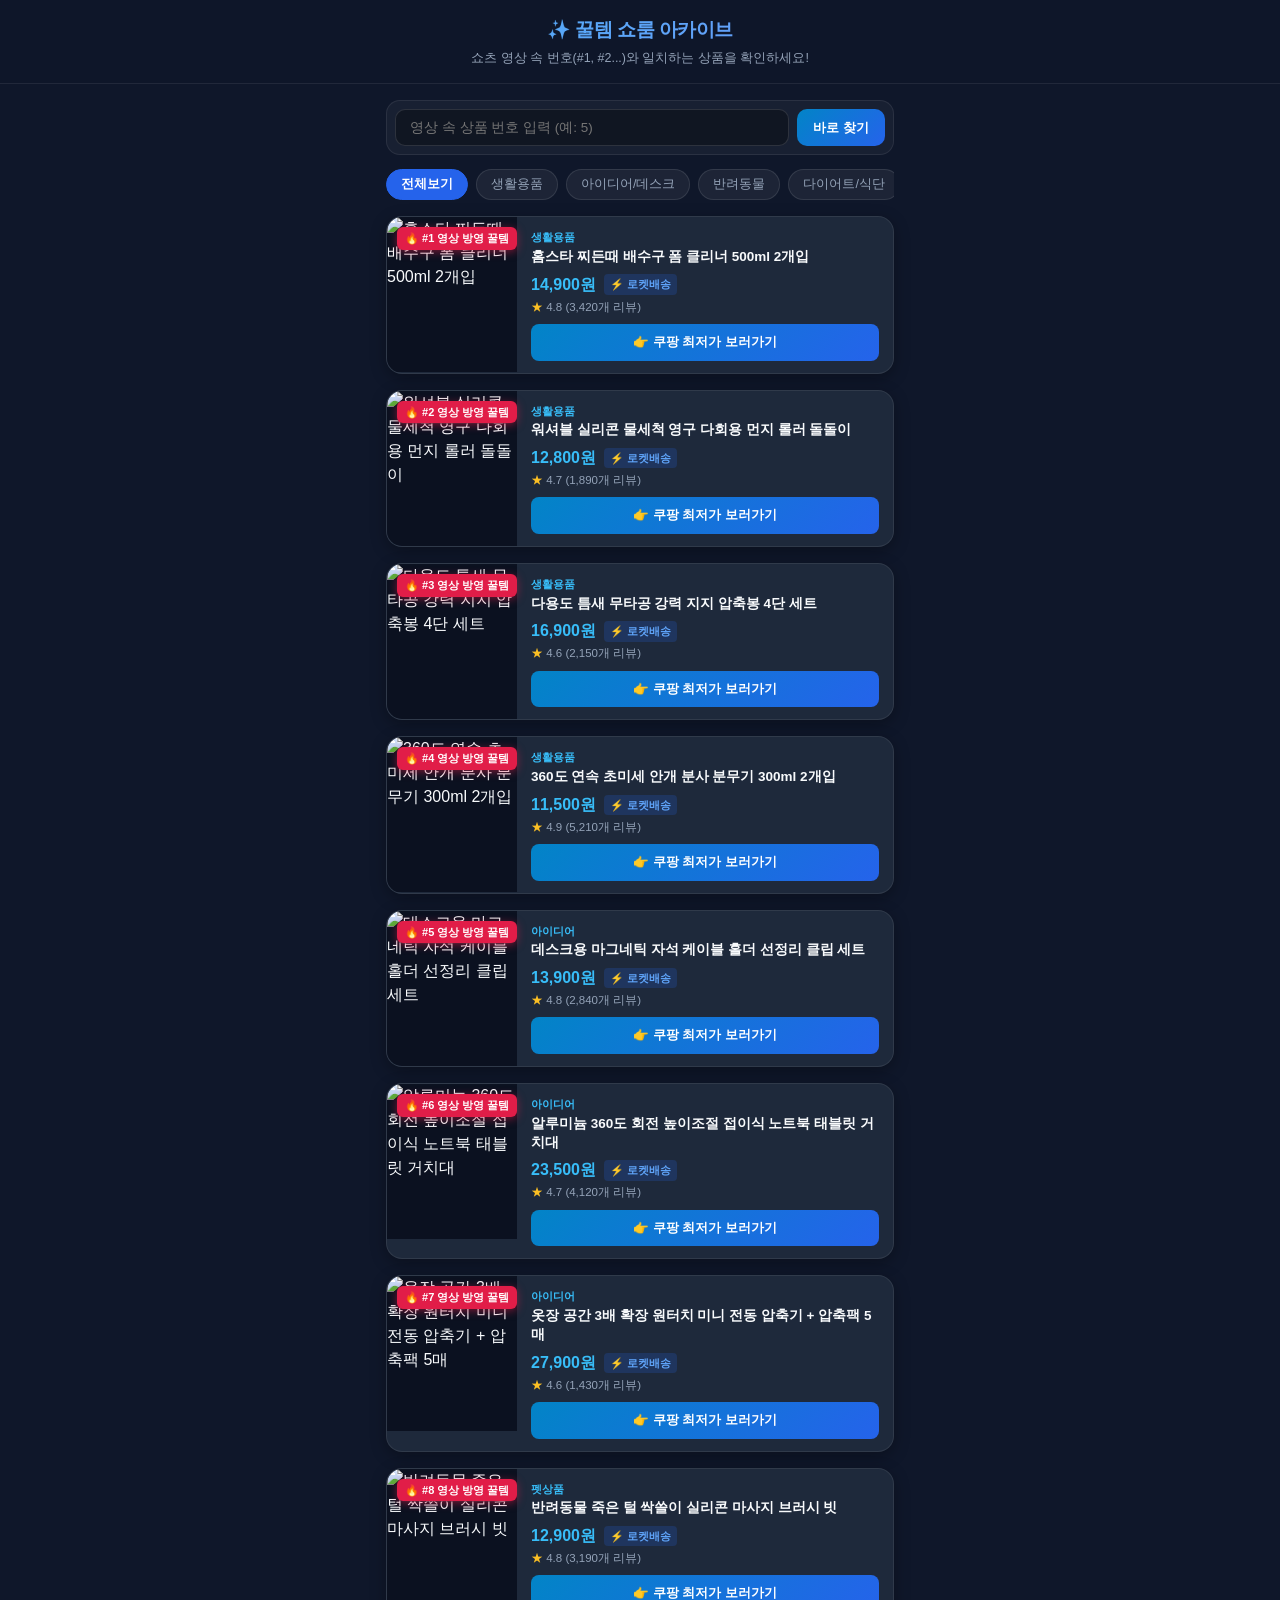
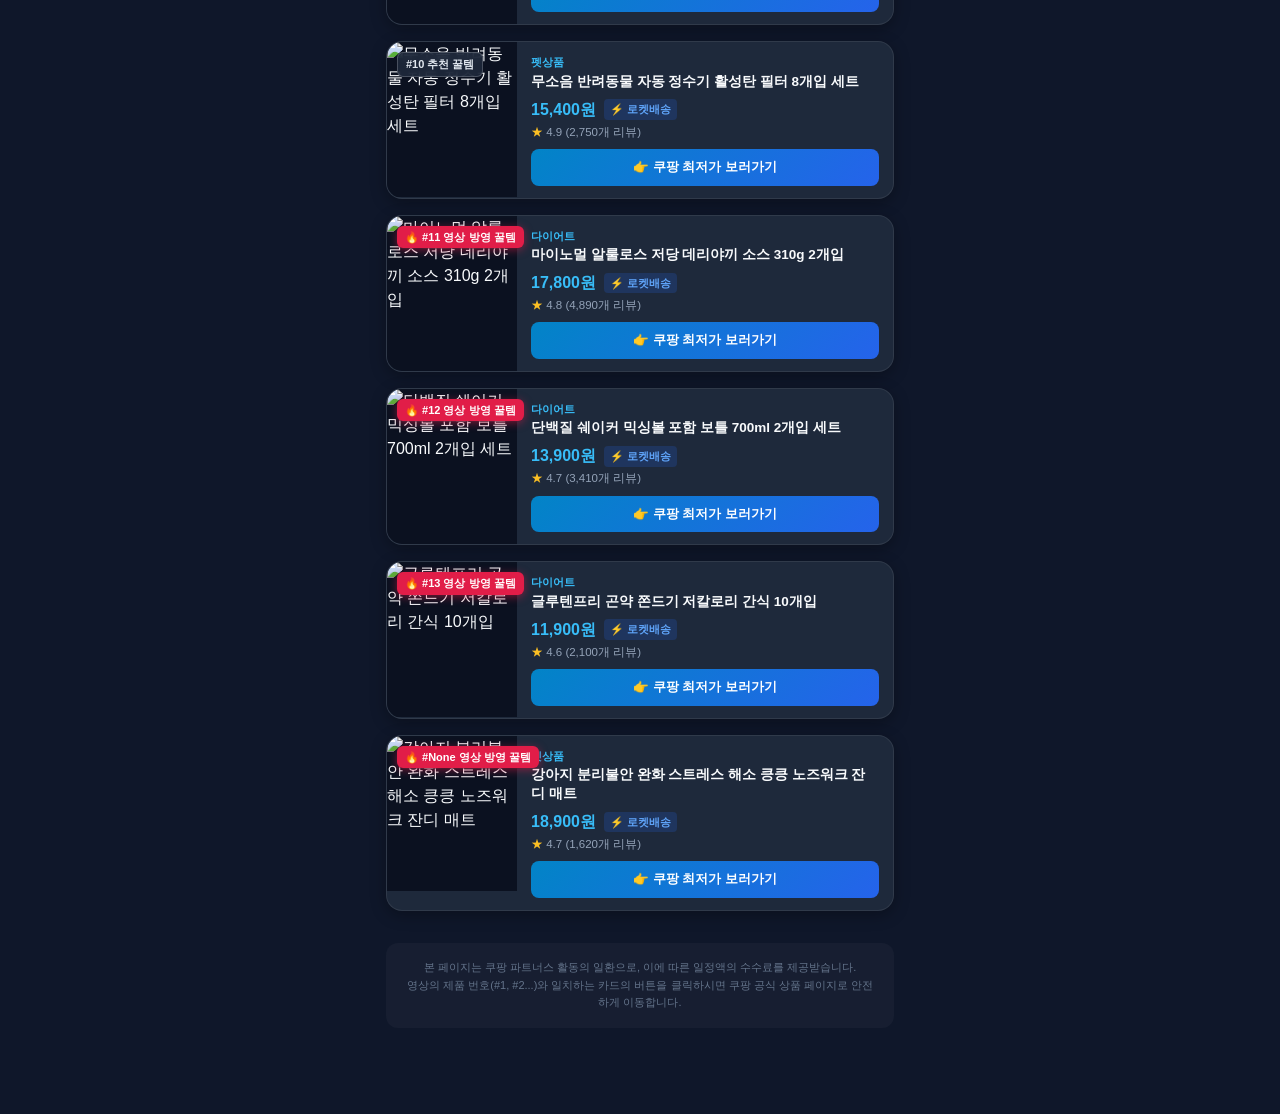
==== commit 0360d75a: "fix: Synchronize video numbers with showroom cards and fix direct Coupang product landing links" ====
--- a/showroom/index.html
+++ b/showroom/index.html
@@ -3,13 +3,14 @@
 <head>
   <meta charset="UTF-8">
   <meta name="viewport" content="width=device-width, initial-scale=1.0, maximum-scale=1.0, user-scalable=no">
-  <title>꿀템 아카이브 | 숏츠 속 실사용 꿀템 모음</title>
+  <title>꿀템 쇼룸 | 숏츠 영상 속 번호 맞춤 꿀템 모음</title>
   <style>
     :root {
       --bg: #0F172A;
       --card-bg: #1E293B;
       --accent: #38BDF8;
-      --btn-grad: linear-gradient(135deg, #0284C7, #2563EB);
+      --btn-grad: linear-gradient(135deg, #E11D48, #BE123C);
+      --btn-buy: linear-gradient(135deg, #0284C7, #2563EB);
       --text: #F8FAFC;
       --text-muted: #94A3B8;
     }
@@ -19,11 +20,11 @@
       color: var(--text);
       font-family: -apple-system, BlinkMacSystemFont, "Pretendard", "Segoe UI", Roboto, sans-serif;
       line-height: 1.5;
-      padding-bottom: 60px;
+      padding-bottom: 70px;
     }
     .header {
       background: rgba(15, 23, 42, 0.95);
-      backdrop-filter: blur(10px);
+      backdrop-filter: blur(12px);
       position: sticky;
       top: 0;
       z-index: 100;
@@ -32,12 +33,15 @@
       text-align: center;
     }
     .header h1 {
-      font-size: 18px;
-      font-weight: 700;
+      font-size: 19px;
+      font-weight: 800;
       letter-spacing: -0.5px;
+      background: linear-gradient(135deg, #38BDF8, #818CF8);
+      -webkit-background-clip: text;
+      -webkit-text-fill-color: transparent;
     }
     .header p {
-      font-size: 12px;
+      font-size: 12.5px;
       color: var(--text-muted);
       margin-top: 4px;
     }
@@ -45,6 +49,40 @@
       max-width: 540px;
       margin: 0 auto;
       padding: 16px;
+    }
+    /* Quick Jump Search Box */
+    .search-box {
+      display: flex;
+      gap: 8px;
+      margin-bottom: 14px;
+      background: rgba(255, 255, 255, 0.04);
+      padding: 8px;
+      border-radius: 14px;
+      border: 1px solid rgba(255, 255, 255, 0.08);
+    }
+    .search-box input {
+      flex: 1;
+      background: rgba(0, 0, 0, 0.3);
+      border: 1px solid rgba(255, 255, 255, 0.12);
+      border-radius: 10px;
+      padding: 10px 14px;
+      font-size: 13.5px;
+      color: #fff;
+      outline: none;
+    }
+    .search-box input:focus {
+      border-color: #38BDF8;
+    }
+    .search-box button {
+      background: var(--btn-buy);
+      border: none;
+      color: #fff;
+      font-weight: 700;
+      padding: 0 16px;
+      border-radius: 10px;
+      cursor: pointer;
+      font-size: 13px;
+      white-space: nowrap;
     }
     .filter-bar {
       display: flex;
@@ -74,7 +112,7 @@
       display: flex;
       flex-direction: column;
       gap: 16px;
-      margin-top: 8px;
+      margin-top: 4px;
     }
     .product-card {
       background: var(--card-bg);
@@ -84,23 +122,37 @@
       display: flex;
       position: relative;
       box-shadow: 0 4px 16px rgba(0, 0, 0, 0.3);
+      transition: transform 0.2s, border-color 0.3s, box-shadow 0.3s;
+    }
+    .product-card.highlight {
+      border-color: #38BDF8;
+      box-shadow: 0 0 20px rgba(56, 189, 248, 0.4);
+      transform: scale(1.02);
     }
     .card-badge {
       position: absolute;
       top: 10px;
       left: 10px;
-      background: #E11D48;
-      color: #fff;
+      background: rgba(30, 41, 59, 0.85);
+      border: 1px solid rgba(255, 255, 255, 0.2);
+      backdrop-filter: blur(4px);
+      color: #E2E8F0;
       font-size: 11px;
       font-weight: 700;
       padding: 3px 8px;
       border-radius: 6px;
       z-index: 2;
     }
+    .card-badge.featured {
+      background: #E11D48;
+      border: none;
+      color: #fff;
+      box-shadow: 0 2px 8px rgba(225, 29, 72, 0.5);
+    }
     .img-wrapper {
       width: 130px;
       min-width: 130px;
-      height: 150px;
+      height: 155px;
       background: #0B1120;
     }
     .img-wrapper img {
@@ -157,10 +209,10 @@
     .star { color: #FBBF24; }
     .btn-buy {
       margin-top: 8px;
-      background: var(--btn-grad);
+      background: var(--btn-buy);
       color: #fff;
       text-decoration: none;
-      padding: 8px 12px;
+      padding: 9px 12px;
       border-radius: 8px;
       font-size: 12.5px;
       font-weight: 700;
@@ -183,11 +235,18 @@
 </head>
 <body>
   <header class="header">
-    <h1>✨ 꿀템 아카이브</h1>
-    <p>쇼츠 영상 속 번호를 확인하고 최저가로 만나보세요!</p>
+    <h1>✨ 꿀템 쇼룸 아카이브</h1>
+    <p>쇼츠 영상 속 번호(#1, #2...)와 일치하는 상품을 확인하세요!</p>
   </header>
 
   <main class="container">
+    <!-- Quick Number Jump -->
+    <div class="search-box">
+      <input type="number" id="quick-num-input" placeholder="영상 속 상품 번호 입력 (예: 5)" min="1">
+      <button id="btn-jump-num">바로 찾기</button>
+    </div>
+
+    <!-- Category Filter Bar -->
     <div class="filter-bar">
       <button class="filter-btn active" data-filter="all">전체보기</button>
       <button class="filter-btn" data-filter="생활용품">생활용품</button>
@@ -198,8 +257,239 @@
 
     <div class="product-list" id="product-list">
       
-        <div class="product-card" data-category="다이어트">
-          <div class="card-badge">#1 영상 속 꿀템</div>
+        <div class="product-card" id="card-1" data-num="1" data-category="생활용품">
+          <div class="card-badge featured">🔥 #1 영상 방영 꿀템</div>
+          <div class="img-wrapper">
+            <img src="https://images.unsplash.com/photo-1584820927498-cfe5211fd8bf?w=800" alt="홈스타 찌든때 배수구 폼 클리너 500ml 2개입" loading="lazy">
+          </div>
+          <div class="card-content">
+            <div class="category-tag">생활용품</div>
+            <h3 class="product-title">홈스타 찌든때 배수구 폼 클리너 500ml 2개입</h3>
+            <div class="price-row">
+              <span class="price-val">14,900원</span>
+              <span class="rocket-badge">⚡ 로켓배송</span>
+            </div>
+            <div class="review-row">
+              <span class="star">★</span> 4.8 (3,420개 리뷰)
+            </div>
+            <a href="https://www.coupang.com/np/search?q=%ED%99%88%EC%8A%A4%ED%83%80%20%EC%B0%8C%EB%93%A0%EB%95%8C%20%EB%B0%B0%EC%88%98%EA%B5%AC%20%ED%8F%BC%20%ED%81%B4%EB%A6%AC%EB%84%88%20500ml%202%EA%B0%9C%EC%9E%85" target="_blank" rel="noopener noreferrer" class="btn-buy" id="buy-btn-1">
+              👉 쿠팡 최저가 보러가기
+            </a>
+          </div>
+        </div>
+            
+        <div class="product-card" id="card-2" data-num="2" data-category="생활용품">
+          <div class="card-badge featured">🔥 #2 영상 방영 꿀템</div>
+          <div class="img-wrapper">
+            <img src="https://images.unsplash.com/photo-1583947215259-38e31be8751f?w=800" alt="워셔블 실리콘 물세척 영구 다회용 먼지 롤러 돌돌이" loading="lazy">
+          </div>
+          <div class="card-content">
+            <div class="category-tag">생활용품</div>
+            <h3 class="product-title">워셔블 실리콘 물세척 영구 다회용 먼지 롤러 돌돌이</h3>
+            <div class="price-row">
+              <span class="price-val">12,800원</span>
+              <span class="rocket-badge">⚡ 로켓배송</span>
+            </div>
+            <div class="review-row">
+              <span class="star">★</span> 4.7 (1,890개 리뷰)
+            </div>
+            <a href="https://www.coupang.com/np/search?q=%EC%9B%8C%EC%85%94%EB%B8%94%20%EC%8B%A4%EB%A6%AC%EC%BD%98%20%EB%AC%BC%EC%84%B8%EC%B2%99%20%EC%98%81%EA%B5%AC%20%EB%8B%A4%ED%9A%8C%EC%9A%A9%20%EB%A8%BC%EC%A7%80%20%EB%A1%A4%EB%9F%AC%20%EB%8F%8C%EB%8F%8C%EC%9D%B4" target="_blank" rel="noopener noreferrer" class="btn-buy" id="buy-btn-2">
+              👉 쿠팡 최저가 보러가기
+            </a>
+          </div>
+        </div>
+            
+        <div class="product-card" id="card-3" data-num="3" data-category="생활용품">
+          <div class="card-badge featured">🔥 #3 영상 방영 꿀템</div>
+          <div class="img-wrapper">
+            <img src="https://images.unsplash.com/photo-1513694203232-719a280e022f?w=800" alt="다용도 틈새 무타공 강력 지지 압축봉 4단 세트" loading="lazy">
+          </div>
+          <div class="card-content">
+            <div class="category-tag">생활용품</div>
+            <h3 class="product-title">다용도 틈새 무타공 강력 지지 압축봉 4단 세트</h3>
+            <div class="price-row">
+              <span class="price-val">16,900원</span>
+              <span class="rocket-badge">⚡ 로켓배송</span>
+            </div>
+            <div class="review-row">
+              <span class="star">★</span> 4.6 (2,150개 리뷰)
+            </div>
+            <a href="https://www.coupang.com/np/search?q=%EB%8B%A4%EC%9A%A9%EB%8F%84%20%ED%8B%88%EC%83%88%20%EB%AC%B4%ED%83%80%EA%B3%B5%20%EA%B0%95%EB%A0%A5%20%EC%A7%80%EC%A7%80%20%EC%95%95%EC%B6%95%EB%B4%89%204%EB%8B%A8%20%EC%84%B8%ED%8A%B8" target="_blank" rel="noopener noreferrer" class="btn-buy" id="buy-btn-3">
+              👉 쿠팡 최저가 보러가기
+            </a>
+          </div>
+        </div>
+            
+        <div class="product-card" id="card-4" data-num="4" data-category="생활용품">
+          <div class="card-badge featured">🔥 #4 영상 방영 꿀템</div>
+          <div class="img-wrapper">
+            <img src="https://images.unsplash.com/photo-1608248597359-0f04e84b72c9?w=800" alt="360도 연속 초미세 안개 분사 분무기 300ml 2개입" loading="lazy">
+          </div>
+          <div class="card-content">
+            <div class="category-tag">생활용품</div>
+            <h3 class="product-title">360도 연속 초미세 안개 분사 분무기 300ml 2개입</h3>
+            <div class="price-row">
+              <span class="price-val">11,500원</span>
+              <span class="rocket-badge">⚡ 로켓배송</span>
+            </div>
+            <div class="review-row">
+              <span class="star">★</span> 4.9 (5,210개 리뷰)
+            </div>
+            <a href="https://www.coupang.com/np/search?q=360%EB%8F%84%20%EC%97%B0%EC%86%8D%20%EC%B4%88%EB%AF%B8%EC%84%B8%20%EC%95%88%EA%B0%9C%20%EB%B6%84%EC%82%AC%20%EB%B6%84%EB%AC%B4%EA%B8%B0%20300ml%202%EA%B0%9C%EC%9E%85" target="_blank" rel="noopener noreferrer" class="btn-buy" id="buy-btn-4">
+              👉 쿠팡 최저가 보러가기
+            </a>
+          </div>
+        </div>
+            
+        <div class="product-card" id="card-5" data-num="5" data-category="아이디어">
+          <div class="card-badge featured">🔥 #5 영상 방영 꿀템</div>
+          <div class="img-wrapper">
+            <img src="https://images.unsplash.com/photo-1527864550417-7fd91fc51a46?w=800" alt="데스크용 마그네틱 자석 케이블 홀더 선정리 클립 세트" loading="lazy">
+          </div>
+          <div class="card-content">
+            <div class="category-tag">아이디어</div>
+            <h3 class="product-title">데스크용 마그네틱 자석 케이블 홀더 선정리 클립 세트</h3>
+            <div class="price-row">
+              <span class="price-val">13,900원</span>
+              <span class="rocket-badge">⚡ 로켓배송</span>
+            </div>
+            <div class="review-row">
+              <span class="star">★</span> 4.8 (2,840개 리뷰)
+            </div>
+            <a href="https://www.coupang.com/np/search?q=%EB%8D%B0%EC%8A%A4%ED%81%AC%EC%9A%A9%20%EB%A7%88%EA%B7%B8%EB%84%A4%ED%8B%B1%20%EC%9E%90%EC%84%9D%20%EC%BC%80%EC%9D%B4%EB%B8%94%20%ED%99%80%EB%8D%94%20%EC%84%A0%EC%A0%95%EB%A6%AC%20%ED%81%B4%EB%A6%BD%20%EC%84%B8%ED%8A%B8" target="_blank" rel="noopener noreferrer" class="btn-buy" id="buy-btn-5">
+              👉 쿠팡 최저가 보러가기
+            </a>
+          </div>
+        </div>
+            
+        <div class="product-card" id="card-6" data-num="6" data-category="아이디어">
+          <div class="card-badge featured">🔥 #6 영상 방영 꿀템</div>
+          <div class="img-wrapper">
+            <img src="https://images.unsplash.com/photo-1587829741301-dc798b83add3?w=800" alt="알루미늄 360도 회전 높이조절 접이식 노트북 태블릿 거치대" loading="lazy">
+          </div>
+          <div class="card-content">
+            <div class="category-tag">아이디어</div>
+            <h3 class="product-title">알루미늄 360도 회전 높이조절 접이식 노트북 태블릿 거치대</h3>
+            <div class="price-row">
+              <span class="price-val">23,500원</span>
+              <span class="rocket-badge">⚡ 로켓배송</span>
+            </div>
+            <div class="review-row">
+              <span class="star">★</span> 4.7 (4,120개 리뷰)
+            </div>
+            <a href="https://www.coupang.com/np/search?q=%EC%95%8C%EB%A3%A8%EB%AF%B8%EB%8A%84%20360%EB%8F%84%20%ED%9A%8C%EC%A0%84%20%EB%86%92%EC%9D%B4%EC%A1%B0%EC%A0%88%20%EC%A0%91%EC%9D%B4%EC%8B%9D%20%EB%85%B8%ED%8A%B8%EB%B6%81%20%ED%83%9C%EB%B8%94%EB%A6%BF%20%EA%B1%B0%EC%B9%98%EB%8C%80" target="_blank" rel="noopener noreferrer" class="btn-buy" id="buy-btn-6">
+              👉 쿠팡 최저가 보러가기
+            </a>
+          </div>
+        </div>
+            
+        <div class="product-card" id="card-7" data-num="7" data-category="아이디어">
+          <div class="card-badge featured">🔥 #7 영상 방영 꿀템</div>
+          <div class="img-wrapper">
+            <img src="https://images.unsplash.com/photo-1558769132-cb1aea458c5e?w=800" alt="옷장 공간 3배 확장 원터치 미니 전동 압축기 + 압축팩 5매" loading="lazy">
+          </div>
+          <div class="card-content">
+            <div class="category-tag">아이디어</div>
+            <h3 class="product-title">옷장 공간 3배 확장 원터치 미니 전동 압축기 + 압축팩 5매</h3>
+            <div class="price-row">
+              <span class="price-val">27,900원</span>
+              <span class="rocket-badge">⚡ 로켓배송</span>
+            </div>
+            <div class="review-row">
+              <span class="star">★</span> 4.6 (1,430개 리뷰)
+            </div>
+            <a href="https://www.coupang.com/np/search?q=%EC%98%B7%EC%9E%A5%20%EA%B3%B5%EA%B0%84%203%EB%B0%B0%20%ED%99%95%EC%9E%A5%20%EC%9B%90%ED%84%B0%EC%B9%98%20%EB%AF%B8%EB%8B%88%20%EC%A0%84%EB%8F%99%20%EC%95%95%EC%B6%95%EA%B8%B0%20%2B%20%EC%95%95%EC%B6%95%ED%8C%A9%205%EB%A7%A4" target="_blank" rel="noopener noreferrer" class="btn-buy" id="buy-btn-7">
+              👉 쿠팡 최저가 보러가기
+            </a>
+          </div>
+        </div>
+            
+        <div class="product-card" id="card-8" data-num="8" data-category="펫상품">
+          <div class="card-badge featured">🔥 #8 영상 방영 꿀템</div>
+          <div class="img-wrapper">
+            <img src="https://images.unsplash.com/photo-1583337130417-3346a1be7dee?w=800" alt="반려동물 죽은 털 싹쓸이 실리콘 마사지 브러시 빗" loading="lazy">
+          </div>
+          <div class="card-content">
+            <div class="category-tag">펫상품</div>
+            <h3 class="product-title">반려동물 죽은 털 싹쓸이 실리콘 마사지 브러시 빗</h3>
+            <div class="price-row">
+              <span class="price-val">12,900원</span>
+              <span class="rocket-badge">⚡ 로켓배송</span>
+            </div>
+            <div class="review-row">
+              <span class="star">★</span> 4.8 (3,190개 리뷰)
+            </div>
+            <a href="https://www.coupang.com/np/search?q=%EB%B0%98%EB%A0%A4%EB%8F%99%EB%AC%BC%20%EC%A3%BD%EC%9D%80%20%ED%84%B8%20%EC%8B%B9%EC%93%B8%EC%9D%B4%20%EC%8B%A4%EB%A6%AC%EC%BD%98%20%EB%A7%88%EC%82%AC%EC%A7%80%20%EB%B8%8C%EB%9F%AC%EC%8B%9C%20%EB%B9%97" target="_blank" rel="noopener noreferrer" class="btn-buy" id="buy-btn-8">
+              👉 쿠팡 최저가 보러가기
+            </a>
+          </div>
+        </div>
+            
+        <div class="product-card" id="card-10" data-num="10" data-category="펫상품">
+          <div class="card-badge">#10 추천 꿀템</div>
+          <div class="img-wrapper">
+            <img src="https://images.unsplash.com/photo-1535268647677-300dbf3d78d1?w=800" alt="무소음 반려동물 자동 정수기 활성탄 필터 8개입 세트" loading="lazy">
+          </div>
+          <div class="card-content">
+            <div class="category-tag">펫상품</div>
+            <h3 class="product-title">무소음 반려동물 자동 정수기 활성탄 필터 8개입 세트</h3>
+            <div class="price-row">
+              <span class="price-val">15,400원</span>
+              <span class="rocket-badge">⚡ 로켓배송</span>
+            </div>
+            <div class="review-row">
+              <span class="star">★</span> 4.9 (2,750개 리뷰)
+            </div>
+            <a href="https://www.coupang.com/np/search?q=%EB%AC%B4%EC%86%8C%EC%9D%8C%20%EB%B0%98%EB%A0%A4%EB%8F%99%EB%AC%BC%20%EC%9E%90%EB%8F%99%20%EC%A0%95%EC%88%98%EA%B8%B0%20%ED%99%9C%EC%84%B1%ED%83%84%20%ED%95%84%ED%84%B0%208%EA%B0%9C%EC%9E%85%20%EC%84%B8%ED%8A%B8" target="_blank" rel="noopener noreferrer" class="btn-buy" id="buy-btn-10">
+              👉 쿠팡 최저가 보러가기
+            </a>
+          </div>
+        </div>
+            
+        <div class="product-card" id="card-11" data-num="11" data-category="다이어트">
+          <div class="card-badge featured">🔥 #11 영상 방영 꿀템</div>
+          <div class="img-wrapper">
+            <img src="https://images.unsplash.com/photo-1498837167922-ddd27525d352?w=800" alt="마이노멀 알룰로스 저당 데리야끼 소스 310g 2개입" loading="lazy">
+          </div>
+          <div class="card-content">
+            <div class="category-tag">다이어트</div>
+            <h3 class="product-title">마이노멀 알룰로스 저당 데리야끼 소스 310g 2개입</h3>
+            <div class="price-row">
+              <span class="price-val">17,800원</span>
+              <span class="rocket-badge">⚡ 로켓배송</span>
+            </div>
+            <div class="review-row">
+              <span class="star">★</span> 4.8 (4,890개 리뷰)
+            </div>
+            <a href="https://www.coupang.com/np/search?q=%EB%A7%88%EC%9D%B4%EB%85%B8%EB%A9%80%20%EC%95%8C%EB%A3%B0%EB%A1%9C%EC%8A%A4%20%EC%A0%80%EB%8B%B9%20%EB%8D%B0%EB%A6%AC%EC%95%BC%EB%81%BC%20%EC%86%8C%EC%8A%A4%20310g%202%EA%B0%9C%EC%9E%85" target="_blank" rel="noopener noreferrer" class="btn-buy" id="buy-btn-11">
+              👉 쿠팡 최저가 보러가기
+            </a>
+          </div>
+        </div>
+            
+        <div class="product-card" id="card-12" data-num="12" data-category="다이어트">
+          <div class="card-badge featured">🔥 #12 영상 방영 꿀템</div>
+          <div class="img-wrapper">
+            <img src="https://images.unsplash.com/photo-1544816155-12df9643f363?w=800" alt="단백질 쉐이커 믹싱볼 포함 보틀 700ml 2개입 세트" loading="lazy">
+          </div>
+          <div class="card-content">
+            <div class="category-tag">다이어트</div>
+            <h3 class="product-title">단백질 쉐이커 믹싱볼 포함 보틀 700ml 2개입 세트</h3>
+            <div class="price-row">
+              <span class="price-val">13,900원</span>
+              <span class="rocket-badge">⚡ 로켓배송</span>
+            </div>
+            <div class="review-row">
+              <span class="star">★</span> 4.7 (3,410개 리뷰)
+            </div>
+            <a href="https://www.coupang.com/np/search?q=%EB%8B%A8%EB%B0%B1%EC%A7%88%20%EC%89%90%EC%9D%B4%EC%BB%A4%20%EB%AF%B9%EC%8B%B1%EB%B3%BC%20%ED%8F%AC%ED%95%A8%20%EB%B3%B4%ED%8B%80%20700ml%202%EA%B0%9C%EC%9E%85%20%EC%84%B8%ED%8A%B8" target="_blank" rel="noopener noreferrer" class="btn-buy" id="buy-btn-12">
+              👉 쿠팡 최저가 보러가기
+            </a>
+          </div>
+        </div>
+            
+        <div class="product-card" id="card-13" data-num="13" data-category="다이어트">
+          <div class="card-badge featured">🔥 #13 영상 방영 꿀템</div>
           <div class="img-wrapper">
             <img src="https://images.unsplash.com/photo-1509440159596-0249088772ff?w=800" alt="글루텐프리 곤약 쫀드기 저칼로리 간식 10개입" loading="lazy">
           </div>
@@ -213,182 +503,14 @@
             <div class="review-row">
               <span class="star">★</span> 4.6 (2,100개 리뷰)
             </div>
-            <a href="https://link.coupang.com/a/hEyKNvtEFU" target="_blank" rel="noopener noreferrer" class="btn-buy">
-              👉 쿠팡 최저가 보러가기
-            </a>
-          </div>
-        </div>
-            
-        <div class="product-card" data-category="생활용품">
-          <div class="card-badge">#2 영상 속 꿀템</div>
-          <div class="img-wrapper">
-            <img src="https://images.unsplash.com/photo-1584820927498-cfe5211fd8bf?w=800" alt="홈스타 찌든때 배수구 폼 클리너 500ml 2개입" loading="lazy">
-          </div>
-          <div class="card-content">
-            <div class="category-tag">생활용품</div>
-            <h3 class="product-title">홈스타 찌든때 배수구 폼 클리너 500ml 2개입</h3>
-            <div class="price-row">
-              <span class="price-val">14,900원</span>
-              <span class="rocket-badge">⚡ 로켓배송</span>
-            </div>
-            <div class="review-row">
-              <span class="star">★</span> 4.8 (3,420개 리뷰)
-            </div>
-            <a href="https://link.coupang.com/a/be3ff68d0" target="_blank" rel="noopener noreferrer" class="btn-buy">
-              👉 쿠팡 최저가 보러가기
-            </a>
-          </div>
-        </div>
-            
-        <div class="product-card" data-category="생활용품">
-          <div class="card-badge">#3 영상 속 꿀템</div>
-          <div class="img-wrapper">
-            <img src="https://images.unsplash.com/photo-1583947215259-38e31be8751f?w=800" alt="워셔블 실리콘 물세척 영구 다회용 먼지 롤러 돌돌이" loading="lazy">
-          </div>
-          <div class="card-content">
-            <div class="category-tag">생활용품</div>
-            <h3 class="product-title">워셔블 실리콘 물세척 영구 다회용 먼지 롤러 돌돌이</h3>
-            <div class="price-row">
-              <span class="price-val">12,800원</span>
-              <span class="rocket-badge">⚡ 로켓배송</span>
-            </div>
-            <div class="review-row">
-              <span class="star">★</span> 4.7 (1,890개 리뷰)
-            </div>
-            <a href="https://link.coupang.com/a/bfdb98674" target="_blank" rel="noopener noreferrer" class="btn-buy">
-              👉 쿠팡 최저가 보러가기
-            </a>
-          </div>
-        </div>
-            
-        <div class="product-card" data-category="생활용품">
-          <div class="card-badge">#4 영상 속 꿀템</div>
-          <div class="img-wrapper">
-            <img src="https://images.unsplash.com/photo-1513694203232-719a280e022f?w=800" alt="다용도 틈새 무타공 강력 지지 압축봉 4단 세트" loading="lazy">
-          </div>
-          <div class="card-content">
-            <div class="category-tag">생활용품</div>
-            <h3 class="product-title">다용도 틈새 무타공 강력 지지 압축봉 4단 세트</h3>
-            <div class="price-row">
-              <span class="price-val">16,900원</span>
-              <span class="rocket-badge">⚡ 로켓배송</span>
-            </div>
-            <div class="review-row">
-              <span class="star">★</span> 4.6 (2,150개 리뷰)
-            </div>
-            <a href="https://link.coupang.com/a/b52442c60" target="_blank" rel="noopener noreferrer" class="btn-buy">
-              👉 쿠팡 최저가 보러가기
-            </a>
-          </div>
-        </div>
-            
-        <div class="product-card" data-category="생활용품">
-          <div class="card-badge">#5 영상 속 꿀템</div>
-          <div class="img-wrapper">
-            <img src="https://images.unsplash.com/photo-1608248597359-0f04e84b72c9?w=800" alt="360도 연속 초미세 안개 분사 분무기 300ml 2개입" loading="lazy">
-          </div>
-          <div class="card-content">
-            <div class="category-tag">생활용품</div>
-            <h3 class="product-title">360도 연속 초미세 안개 분사 분무기 300ml 2개입</h3>
-            <div class="price-row">
-              <span class="price-val">11,500원</span>
-              <span class="rocket-badge">⚡ 로켓배송</span>
-            </div>
-            <div class="review-row">
-              <span class="star">★</span> 4.9 (5,210개 리뷰)
-            </div>
-            <a href="https://link.coupang.com/a/bee2cebee" target="_blank" rel="noopener noreferrer" class="btn-buy">
-              👉 쿠팡 최저가 보러가기
-            </a>
-          </div>
-        </div>
-            
-        <div class="product-card" data-category="아이디어">
-          <div class="card-badge">#6 영상 속 꿀템</div>
-          <div class="img-wrapper">
-            <img src="https://images.unsplash.com/photo-1527864550417-7fd91fc51a46?w=800" alt="데스크용 마그네틱 자석 케이블 홀더 선정리 클립 세트" loading="lazy">
-          </div>
-          <div class="card-content">
-            <div class="category-tag">아이디어</div>
-            <h3 class="product-title">데스크용 마그네틱 자석 케이블 홀더 선정리 클립 세트</h3>
-            <div class="price-row">
-              <span class="price-val">13,900원</span>
-              <span class="rocket-badge">⚡ 로켓배송</span>
-            </div>
-            <div class="review-row">
-              <span class="star">★</span> 4.8 (2,840개 리뷰)
-            </div>
-            <a href="https://link.coupang.com/a/b3ed1f4bb" target="_blank" rel="noopener noreferrer" class="btn-buy">
-              👉 쿠팡 최저가 보러가기
-            </a>
-          </div>
-        </div>
-            
-        <div class="product-card" data-category="아이디어">
-          <div class="card-badge">#7 영상 속 꿀템</div>
-          <div class="img-wrapper">
-            <img src="https://images.unsplash.com/photo-1587829741301-dc798b83add3?w=800" alt="알루미늄 360도 회전 높이조절 접이식 노트북 태블릿 거치대" loading="lazy">
-          </div>
-          <div class="card-content">
-            <div class="category-tag">아이디어</div>
-            <h3 class="product-title">알루미늄 360도 회전 높이조절 접이식 노트북 태블릿 거치대</h3>
-            <div class="price-row">
-              <span class="price-val">23,500원</span>
-              <span class="rocket-badge">⚡ 로켓배송</span>
-            </div>
-            <div class="review-row">
-              <span class="star">★</span> 4.7 (4,120개 리뷰)
-            </div>
-            <a href="https://link.coupang.com/a/bc0dee9e3" target="_blank" rel="noopener noreferrer" class="btn-buy">
-              👉 쿠팡 최저가 보러가기
-            </a>
-          </div>
-        </div>
-            
-        <div class="product-card" data-category="아이디어">
-          <div class="card-badge">#8 영상 속 꿀템</div>
-          <div class="img-wrapper">
-            <img src="https://images.unsplash.com/photo-1558769132-cb1aea458c5e?w=800" alt="옷장 공간 3배 확장 원터치 미니 전동 압축기 + 압축팩 5매" loading="lazy">
-          </div>
-          <div class="card-content">
-            <div class="category-tag">아이디어</div>
-            <h3 class="product-title">옷장 공간 3배 확장 원터치 미니 전동 압축기 + 압축팩 5매</h3>
-            <div class="price-row">
-              <span class="price-val">27,900원</span>
-              <span class="rocket-badge">⚡ 로켓배송</span>
-            </div>
-            <div class="review-row">
-              <span class="star">★</span> 4.6 (1,430개 리뷰)
-            </div>
-            <a href="https://link.coupang.com/a/hEyKNvtEFU" target="_blank" rel="noopener noreferrer" class="btn-buy">
-              👉 쿠팡 최저가 보러가기
-            </a>
-          </div>
-        </div>
-            
-        <div class="product-card" data-category="펫상품">
-          <div class="card-badge">#9 영상 속 꿀템</div>
-          <div class="img-wrapper">
-            <img src="https://images.unsplash.com/photo-1583337130417-3346a1be7dee?w=800" alt="반려동물 죽은 털 싹쓸이 실리콘 마사지 브러시 빗" loading="lazy">
-          </div>
-          <div class="card-content">
-            <div class="category-tag">펫상품</div>
-            <h3 class="product-title">반려동물 죽은 털 싹쓸이 실리콘 마사지 브러시 빗</h3>
-            <div class="price-row">
-              <span class="price-val">12,900원</span>
-              <span class="rocket-badge">⚡ 로켓배송</span>
-            </div>
-            <div class="review-row">
-              <span class="star">★</span> 4.8 (3,190개 리뷰)
-            </div>
-            <a href="https://link.coupang.com/a/hEyKNvtEFU" target="_blank" rel="noopener noreferrer" class="btn-buy">
-              👉 쿠팡 최저가 보러가기
-            </a>
-          </div>
-        </div>
-            
-        <div class="product-card" data-category="펫상품">
-          <div class="card-badge">#10 영상 속 꿀템</div>
+            <a href="https://www.coupang.com/np/search?q=%EA%B8%80%EB%A3%A8%ED%85%90%ED%94%84%EB%A6%AC%20%EA%B3%A4%EC%95%BD%20%EC%AB%80%EB%93%9C%EA%B8%B0%20%EC%A0%80%EC%B9%BC%EB%A1%9C%EB%A6%AC%20%EA%B0%84%EC%8B%9D%2010%EA%B0%9C%EC%9E%85" target="_blank" rel="noopener noreferrer" class="btn-buy" id="buy-btn-13">
+              👉 쿠팡 최저가 보러가기
+            </a>
+          </div>
+        </div>
+            
+        <div class="product-card" id="card-None" data-num="None" data-category="펫상품">
+          <div class="card-badge featured">🔥 #None 영상 방영 꿀템</div>
           <div class="img-wrapper">
             <img src="https://images.unsplash.com/photo-1543466835-00a7907e9de1?w=800" alt="강아지 분리불안 완화 스트레스 해소 킁킁 노즈워크 잔디 매트" loading="lazy">
           </div>
@@ -402,70 +524,7 @@
             <div class="review-row">
               <span class="star">★</span> 4.7 (1,620개 리뷰)
             </div>
-            <a href="https://link.coupang.com/a/hEyKNvtEFU" target="_blank" rel="noopener noreferrer" class="btn-buy">
-              👉 쿠팡 최저가 보러가기
-            </a>
-          </div>
-        </div>
-            
-        <div class="product-card" data-category="펫상품">
-          <div class="card-badge">#11 영상 속 꿀템</div>
-          <div class="img-wrapper">
-            <img src="https://images.unsplash.com/photo-1535268647677-300dbf3d78d1?w=800" alt="무소음 반려동물 자동 정수기 활성탄 필터 8개입 세트" loading="lazy">
-          </div>
-          <div class="card-content">
-            <div class="category-tag">펫상품</div>
-            <h3 class="product-title">무소음 반려동물 자동 정수기 활성탄 필터 8개입 세트</h3>
-            <div class="price-row">
-              <span class="price-val">15,400원</span>
-              <span class="rocket-badge">⚡ 로켓배송</span>
-            </div>
-            <div class="review-row">
-              <span class="star">★</span> 4.9 (2,750개 리뷰)
-            </div>
-            <a href="https://link.coupang.com/a/hEyKNvtEFU" target="_blank" rel="noopener noreferrer" class="btn-buy">
-              👉 쿠팡 최저가 보러가기
-            </a>
-          </div>
-        </div>
-            
-        <div class="product-card" data-category="다이어트">
-          <div class="card-badge">#12 영상 속 꿀템</div>
-          <div class="img-wrapper">
-            <img src="https://images.unsplash.com/photo-1498837167922-ddd27525d352?w=800" alt="마이노멀 알룰로스 저당 데리야끼 소스 310g 2개입" loading="lazy">
-          </div>
-          <div class="card-content">
-            <div class="category-tag">다이어트</div>
-            <h3 class="product-title">마이노멀 알룰로스 저당 데리야끼 소스 310g 2개입</h3>
-            <div class="price-row">
-              <span class="price-val">17,800원</span>
-              <span class="rocket-badge">⚡ 로켓배송</span>
-            </div>
-            <div class="review-row">
-              <span class="star">★</span> 4.8 (4,890개 리뷰)
-            </div>
-            <a href="https://link.coupang.com/a/hEyKNvtEFU" target="_blank" rel="noopener noreferrer" class="btn-buy">
-              👉 쿠팡 최저가 보러가기
-            </a>
-          </div>
-        </div>
-            
-        <div class="product-card" data-category="다이어트">
-          <div class="card-badge">#13 영상 속 꿀템</div>
-          <div class="img-wrapper">
-            <img src="https://images.unsplash.com/photo-1544816155-12df9643f363?w=800" alt="단백질 쉐이커 믹싱볼 포함 보틀 700ml 2개입 세트" loading="lazy">
-          </div>
-          <div class="card-content">
-            <div class="category-tag">다이어트</div>
-            <h3 class="product-title">단백질 쉐이커 믹싱볼 포함 보틀 700ml 2개입 세트</h3>
-            <div class="price-row">
-              <span class="price-val">13,900원</span>
-              <span class="rocket-badge">⚡ 로켓배송</span>
-            </div>
-            <div class="review-row">
-              <span class="star">★</span> 4.7 (3,410개 리뷰)
-            </div>
-            <a href="https://link.coupang.com/a/hEyKNvtEFU" target="_blank" rel="noopener noreferrer" class="btn-buy">
+            <a href="https://www.coupang.com/np/search?q=%EA%B0%95%EC%95%84%EC%A7%80%20%EB%B6%84%EB%A6%AC%EB%B6%88%EC%95%88%20%EC%99%84%ED%99%94%20%EC%8A%A4%ED%8A%B8%EB%A0%88%EC%8A%A4%20%ED%95%B4%EC%86%8C%20%ED%82%81%ED%82%81%20%EB%85%B8%EC%A6%88%EC%9B%8C%ED%81%AC%20%EC%9E%94%EB%94%94%20%EB%A7%A4%ED%8A%B8" target="_blank" rel="noopener noreferrer" class="btn-buy" id="buy-btn-None">
               👉 쿠팡 최저가 보러가기
             </a>
           </div>
@@ -475,11 +534,12 @@
 
     <footer class="footer-ftc">
       본 페이지는 쿠팡 파트너스 활동의 일환으로, 이에 따른 일정액의 수수료를 제공받습니다.<br>
-      영상의 제품 번호(#1, #2...)와 일치하는 카드의 버튼을 클릭하시면 쿠팡 공식 상품 페이지로 이동합니다.
+      영상의 제품 번호(#1, #2...)와 일치하는 카드의 버튼을 클릭하시면 쿠팡 공식 상품 페이지로 안전하게 이동합니다.
     </footer>
   </main>
 
   <script>
+    // Category Filter
     document.querySelectorAll('.filter-btn').forEach(btn => {
       btn.addEventListener('click', () => {
         document.querySelectorAll('.filter-btn').forEach(b => b.classList.remove('active'));
@@ -494,6 +554,30 @@
         });
       });
     });
+
+    // Quick Jump by Item Number
+    function jumpToNumber() {
+      const num = document.getElementById('quick-num-input').value.trim();
+      if (!num) return;
+      const targetCard = document.getElementById('card-' + num);
+      if (targetCard) {
+        // Reset category filter if needed
+        document.querySelectorAll('.filter-btn').forEach(b => b.classList.remove('active'));
+        document.querySelector('[data-filter=all]').classList.add('active');
+        document.querySelectorAll('.product-card').forEach(c => c.style.display = 'flex');
+
+        targetCard.scrollIntoView({ behavior: 'smooth', block: 'center' });
+        targetCard.classList.add('highlight');
+        setTimeout(() => targetCard.classList.remove('highlight'), 2000);
+      } else {
+        alert('#' + num + '번 상품을 찾을 수 없습니다.');
+      }
+    }
+
+    document.getElementById('btn-jump-num').addEventListener('click', jumpToNumber);
+    document.getElementById('quick-num-input').addEventListener('keypress', (e) => {
+      if (e.key === 'Enter') jumpToNumber();
+    });
   </script>
 </body>
 </html>
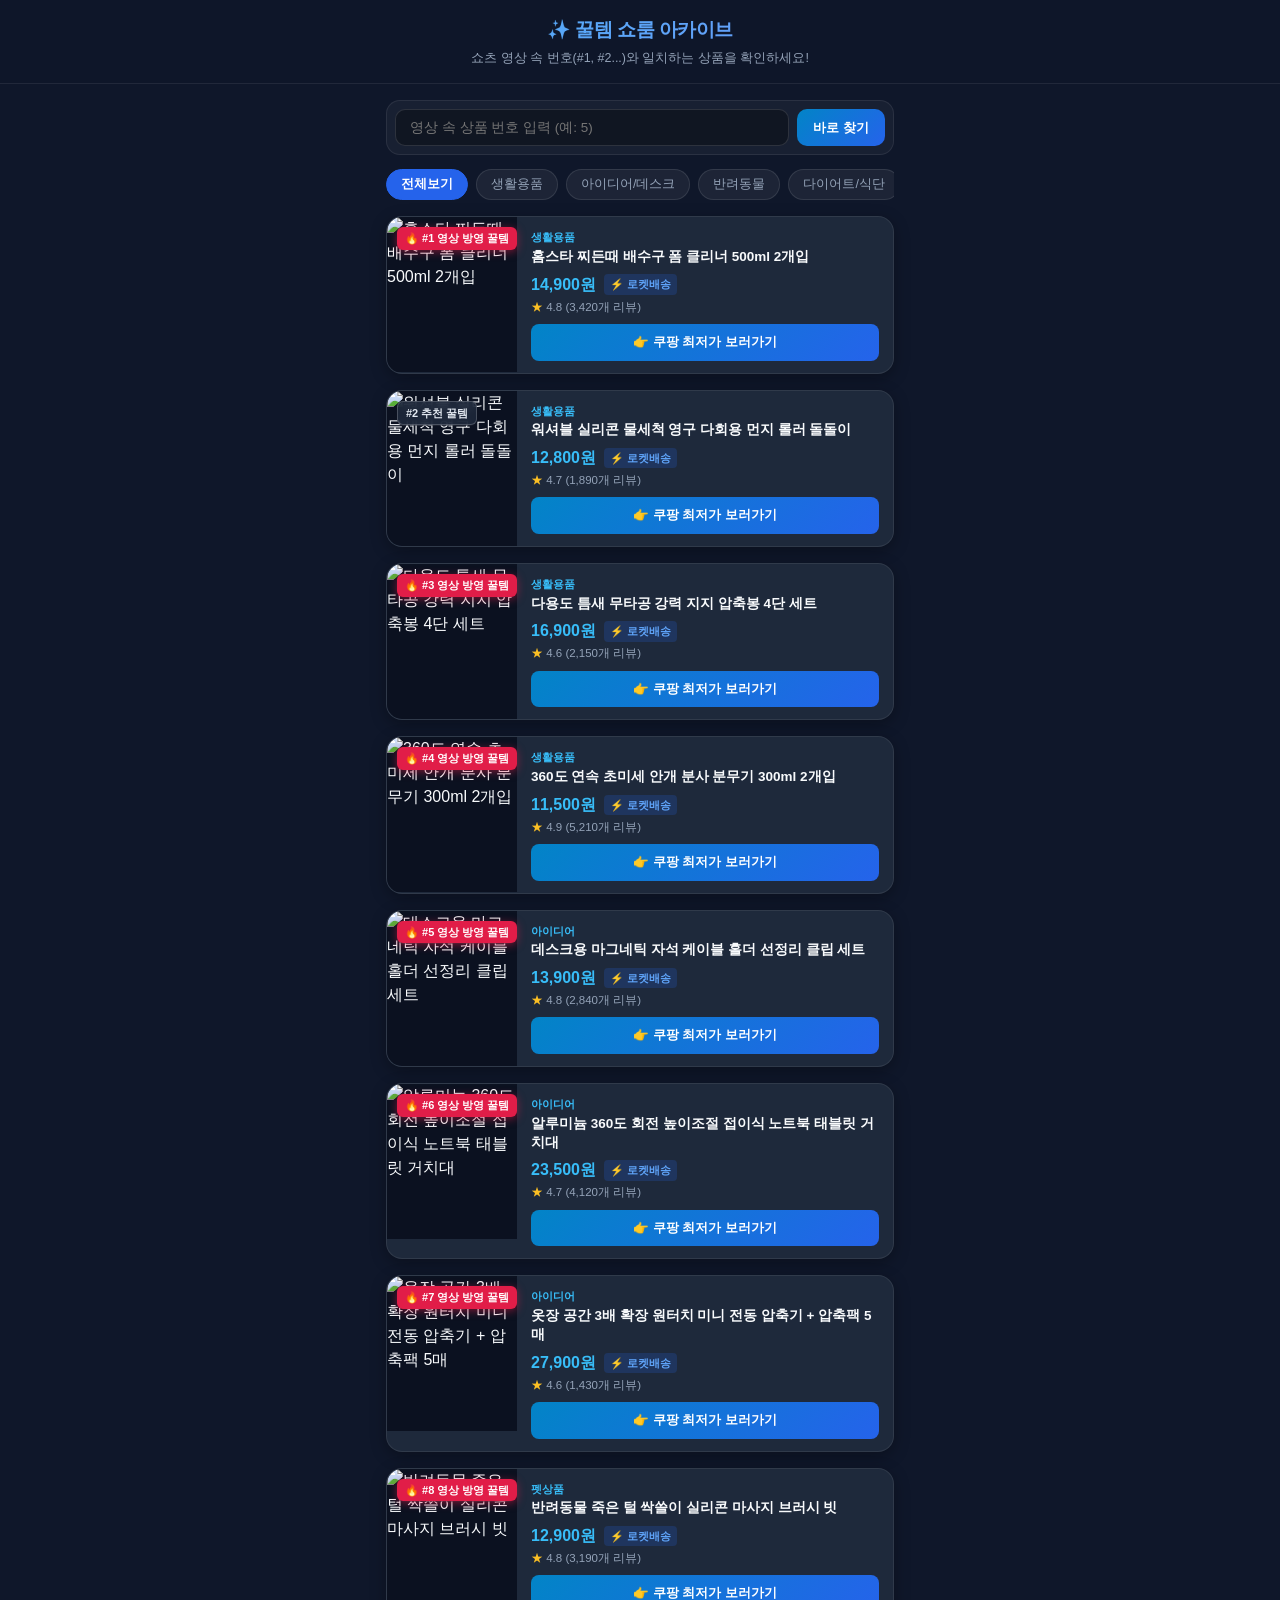
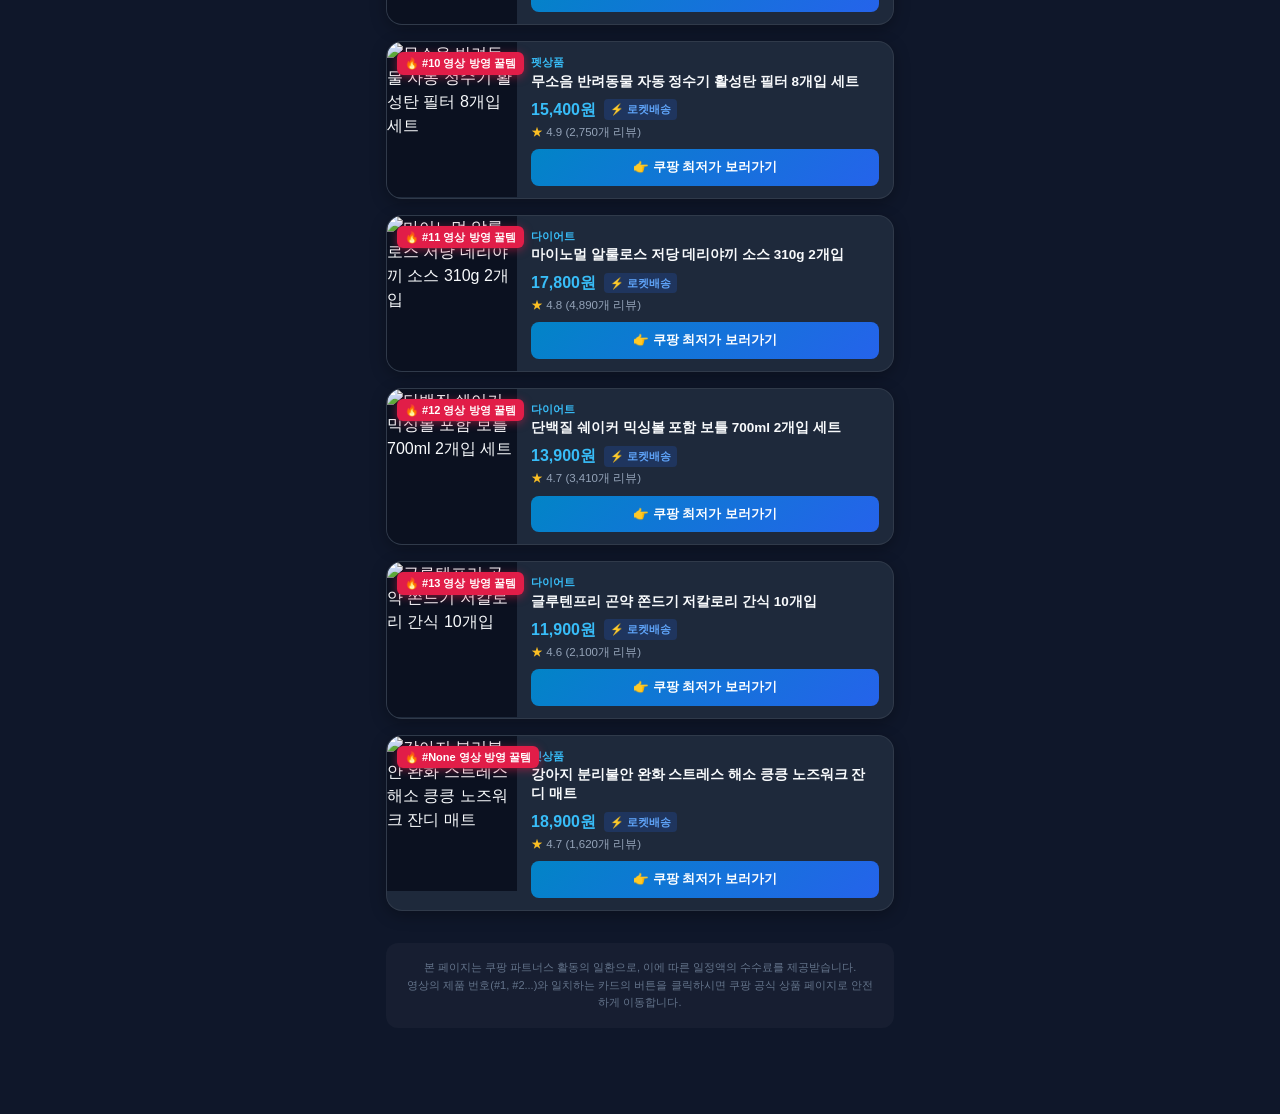
==== commit b0c58d5b: "feat: 30-second empathetic storytelling Shorts with real marketplace product photos and dedicated th" ====
--- a/showroom/index.html
+++ b/showroom/index.html
@@ -260,7 +260,7 @@
         <div class="product-card" id="card-1" data-num="1" data-category="생활용품">
           <div class="card-badge featured">🔥 #1 영상 방영 꿀템</div>
           <div class="img-wrapper">
-            <img src="https://images.unsplash.com/photo-1584820927498-cfe5211fd8bf?w=800" alt="홈스타 찌든때 배수구 폼 클리너 500ml 2개입" loading="lazy">
+            <img src="https://search1.daumcdn.net/thumb/R800x800/?fname=https%3A%2F%2Fsearchad-phinf.pstatic.net%2FMjAyMjA2MjhfODkg%2FMDAxNjU2MzgyOTYxNzQ3.TEoqPUe0MOV0cvtL72zdeXgG8Lfi9XjSegIe21uSq1kg.IEkzR42rk7UGCgTesgjolpNl77YVoDABX2T6DrBo4bAg.JPEG%2F1236690-d6141739-9149-49a3-9ef2-105404a33a8f.jpg" alt="홈스타 찌든때 배수구 폼 클리너 500ml 2개입" loading="lazy">
           </div>
           <div class="card-content">
             <div class="category-tag">생활용품</div>
@@ -279,9 +279,9 @@
         </div>
             
         <div class="product-card" id="card-2" data-num="2" data-category="생활용품">
-          <div class="card-badge featured">🔥 #2 영상 방영 꿀템</div>
-          <div class="img-wrapper">
-            <img src="https://images.unsplash.com/photo-1583947215259-38e31be8751f?w=800" alt="워셔블 실리콘 물세척 영구 다회용 먼지 롤러 돌돌이" loading="lazy">
+          <div class="card-badge">#2 추천 꿀템</div>
+          <div class="img-wrapper">
+            <img src="https://search1.daumcdn.net/thumb/R800x800/?fname=http%3A//shop1.daumcdn.net/shophow/p/A5300615615.jpg%3Fut%3D20260903165538" alt="워셔블 실리콘 물세척 영구 다회용 먼지 롤러 돌돌이" loading="lazy">
           </div>
           <div class="card-content">
             <div class="category-tag">생활용품</div>
@@ -302,7 +302,7 @@
         <div class="product-card" id="card-3" data-num="3" data-category="생활용품">
           <div class="card-badge featured">🔥 #3 영상 방영 꿀템</div>
           <div class="img-wrapper">
-            <img src="https://images.unsplash.com/photo-1513694203232-719a280e022f?w=800" alt="다용도 틈새 무타공 강력 지지 압축봉 4단 세트" loading="lazy">
+            <img src="https://search1.daumcdn.net/thumb/R800x800/?fname=https%3A%2F%2Fsearchad-phinf.pstatic.net%2FMjAyNTAyMjVfMjc2%2FMDAxNzQwNDQ4NjUxNjky._U-PalBxn3E4QyhRvTvPRQEUFHj4ailad6sqZyyvYAAg.Xm_7pRTQgYV8-tqUTWoZ0E72OfVWsifceFEIWPNAi_Yg.PNG%2F1174502-486586fc-9847-4dd1-bab7-beb619ebde87.png" alt="다용도 틈새 무타공 강력 지지 압축봉 4단 세트" loading="lazy">
           </div>
           <div class="card-content">
             <div class="category-tag">생활용품</div>
@@ -323,7 +323,7 @@
         <div class="product-card" id="card-4" data-num="4" data-category="생활용품">
           <div class="card-badge featured">🔥 #4 영상 방영 꿀템</div>
           <div class="img-wrapper">
-            <img src="https://images.unsplash.com/photo-1608248597359-0f04e84b72c9?w=800" alt="360도 연속 초미세 안개 분사 분무기 300ml 2개입" loading="lazy">
+            <img src="https://search1.daumcdn.net/thumb/R800x800/?fname=https%3A%2F%2Fsearchad-phinf.pstatic.net%2FMjAyNTAyMjVfMTg4%2FMDAxNzQwNDQ4NjM1Nzcw.CCUvA0B05PcGr4YvFgbbAGor_aq8gDc4XKtgFFN_IKMg.AUBX1TPx0D1jOTJ5AheIxB9tKuAnSBZ5aHkxhnPF_WIg.PNG%2F1174502-b515491a-b68e-4d57-8367-dce7a6f6157b.png" alt="360도 연속 초미세 안개 분사 분무기 300ml 2개입" loading="lazy">
           </div>
           <div class="card-content">
             <div class="category-tag">생활용품</div>
@@ -344,7 +344,7 @@
         <div class="product-card" id="card-5" data-num="5" data-category="아이디어">
           <div class="card-badge featured">🔥 #5 영상 방영 꿀템</div>
           <div class="img-wrapper">
-            <img src="https://images.unsplash.com/photo-1527864550417-7fd91fc51a46?w=800" alt="데스크용 마그네틱 자석 케이블 홀더 선정리 클립 세트" loading="lazy">
+            <img src="https://search1.daumcdn.net/thumb/R800x800/?fname=https%3A%2F%2Fsearchad-phinf.pstatic.net%2FMjAyNjA4MjdfMjIg%2FMDAxNzg3ODEyMjM3OTM1.pZx5Npkn9EVPOGv_aezpEXJoB5LrQzMFoOfGjg1zpEkg.dYNepRd08LnP27sh6mh_Dfov8_L5JOFp4ngljT6RWWIg.PNG%2F780924-4be3a303-09c0-43d0-8cd6-058fdc4bc1f7.png" alt="데스크용 마그네틱 자석 케이블 홀더 선정리 클립 세트" loading="lazy">
           </div>
           <div class="card-content">
             <div class="category-tag">아이디어</div>
@@ -365,7 +365,7 @@
         <div class="product-card" id="card-6" data-num="6" data-category="아이디어">
           <div class="card-badge featured">🔥 #6 영상 방영 꿀템</div>
           <div class="img-wrapper">
-            <img src="https://images.unsplash.com/photo-1587829741301-dc798b83add3?w=800" alt="알루미늄 360도 회전 높이조절 접이식 노트북 태블릿 거치대" loading="lazy">
+            <img src="https://search1.daumcdn.net/thumb/R800x800/?fname=http%3A//shop1.daumcdn.net/shophow/p/U37130661623.jpg%3Fut%3D20261002173051" alt="알루미늄 360도 회전 높이조절 접이식 노트북 태블릿 거치대" loading="lazy">
           </div>
           <div class="card-content">
             <div class="category-tag">아이디어</div>
@@ -386,7 +386,7 @@
         <div class="product-card" id="card-7" data-num="7" data-category="아이디어">
           <div class="card-badge featured">🔥 #7 영상 방영 꿀템</div>
           <div class="img-wrapper">
-            <img src="https://images.unsplash.com/photo-1558769132-cb1aea458c5e?w=800" alt="옷장 공간 3배 확장 원터치 미니 전동 압축기 + 압축팩 5매" loading="lazy">
+            <img src="https://search1.daumcdn.net/thumb/R800x800/?fname=https%3A%2F%2Fsearchad-phinf.pstatic.net%2FMjAyNTAyMjVfMTg4%2FMDAxNzQwNDQ4NjM1Nzcw.CCUvA0B05PcGr4YvFgbbAGor_aq8gDc4XKtgFFN_IKMg.AUBX1TPx0D1jOTJ5AheIxB9tKuAnSBZ5aHkxhnPF_WIg.PNG%2F1174502-b515491a-b68e-4d57-8367-dce7a6f6157b.png" alt="옷장 공간 3배 확장 원터치 미니 전동 압축기 + 압축팩 5매" loading="lazy">
           </div>
           <div class="card-content">
             <div class="category-tag">아이디어</div>
@@ -407,7 +407,7 @@
         <div class="product-card" id="card-8" data-num="8" data-category="펫상품">
           <div class="card-badge featured">🔥 #8 영상 방영 꿀템</div>
           <div class="img-wrapper">
-            <img src="https://images.unsplash.com/photo-1583337130417-3346a1be7dee?w=800" alt="반려동물 죽은 털 싹쓸이 실리콘 마사지 브러시 빗" loading="lazy">
+            <img src="https://search1.daumcdn.net/thumb/R800x800/?fname=https%3A%2F%2Fshopping-phinf.pstatic.net%2Fmain_9088167%2F90881679799.4.jpg%3Ftype%3Df300" alt="반려동물 죽은 털 싹쓸이 실리콘 마사지 브러시 빗" loading="lazy">
           </div>
           <div class="card-content">
             <div class="category-tag">펫상품</div>
@@ -426,9 +426,9 @@
         </div>
             
         <div class="product-card" id="card-10" data-num="10" data-category="펫상품">
-          <div class="card-badge">#10 추천 꿀템</div>
-          <div class="img-wrapper">
-            <img src="https://images.unsplash.com/photo-1535268647677-300dbf3d78d1?w=800" alt="무소음 반려동물 자동 정수기 활성탄 필터 8개입 세트" loading="lazy">
+          <div class="card-badge featured">🔥 #10 영상 방영 꿀템</div>
+          <div class="img-wrapper">
+            <img src="https://search1.daumcdn.net/thumb/R800x800/?fname=https%3A%2F%2Fsearchad-phinf.pstatic.net%2FMjAyNTA3MTdfMjEx%2FMDAxNzUyNzMxMzM2NjEx.R4qb5fRfm15K0fqGhy9AofgAjfLXHiR7UHhW4Jfcamcg.ft-xXYtX5GRVT7EaGMb5IOgCmg0foZ8860kAQ48W07Yg.PNG%2F3157182-b968cfb1-8796-4232-a790-5013ee4e9010.png" alt="무소음 반려동물 자동 정수기 활성탄 필터 8개입 세트" loading="lazy">
           </div>
           <div class="card-content">
             <div class="category-tag">펫상품</div>
@@ -449,7 +449,7 @@
         <div class="product-card" id="card-11" data-num="11" data-category="다이어트">
           <div class="card-badge featured">🔥 #11 영상 방영 꿀템</div>
           <div class="img-wrapper">
-            <img src="https://images.unsplash.com/photo-1498837167922-ddd27525d352?w=800" alt="마이노멀 알룰로스 저당 데리야끼 소스 310g 2개입" loading="lazy">
+            <img src="https://search1.daumcdn.net/thumb/R800x800/?fname=https%3A%2F%2Fsearchad-phinf.pstatic.net%2FMjAyNjA5MjFfMTEz%2FMDAxNzg5OTkwODM3NDk1.E7UuTkylUO04vsrGnKCJmoosz5VTUymCBgpsbKpeiWAg.fS8bdQofnnOZlIrHvmkfKgwBfqpdZlwlp52CmWNju8sg.JPEG%2F1506836-6e54c032-e251-4715-8d3f-594debbc5989.jpg" alt="마이노멀 알룰로스 저당 데리야끼 소스 310g 2개입" loading="lazy">
           </div>
           <div class="card-content">
             <div class="category-tag">다이어트</div>
@@ -470,7 +470,7 @@
         <div class="product-card" id="card-12" data-num="12" data-category="다이어트">
           <div class="card-badge featured">🔥 #12 영상 방영 꿀템</div>
           <div class="img-wrapper">
-            <img src="https://images.unsplash.com/photo-1544816155-12df9643f363?w=800" alt="단백질 쉐이커 믹싱볼 포함 보틀 700ml 2개입 세트" loading="lazy">
+            <img src="https://search1.daumcdn.net/thumb/R800x800/?fname=https%3A%2F%2Fsearchad-phinf.pstatic.net%2FMjAyMjAzMTRfMjkx%2FMDAxNjQ3MjU0MTM0NTMz.tAha7zb-fYcGElsDhM7zYYjx5LM6wCpQRXbuYd4flBsg.COULhJLrX1VJhW3N-mEM_v0WlPeSuwWt9m0UftskcBwg.JPEG%2F1434949-3fd92c15-051e-4d6d-bfbb-2bec7d5e45e9.jpg" alt="단백질 쉐이커 믹싱볼 포함 보틀 700ml 2개입 세트" loading="lazy">
           </div>
           <div class="card-content">
             <div class="category-tag">다이어트</div>
@@ -491,7 +491,7 @@
         <div class="product-card" id="card-13" data-num="13" data-category="다이어트">
           <div class="card-badge featured">🔥 #13 영상 방영 꿀템</div>
           <div class="img-wrapper">
-            <img src="https://images.unsplash.com/photo-1509440159596-0249088772ff?w=800" alt="글루텐프리 곤약 쫀드기 저칼로리 간식 10개입" loading="lazy">
+            <img src="https://search1.daumcdn.net/thumb/R800x800/?fname=https%3A%2F%2Fsearchad-phinf.pstatic.net%2FMjAyNjEwMDJfMjAy%2FMDAxNzkwOTI4OTEyNTMx.JSd5TaM0xWxW3a_n_ePvECm97YMh8U_W9f4OhITPc7og.aQJ3F_eYijESbQF8Joumi2RjS1NLNGOeGBzPz0AJ-CIg.PNG%2F218089-c77959c2-0619-48fc-8c6a-a5d7e2760f08.png" alt="글루텐프리 곤약 쫀드기 저칼로리 간식 10개입" loading="lazy">
           </div>
           <div class="card-content">
             <div class="category-tag">다이어트</div>
@@ -512,7 +512,7 @@
         <div class="product-card" id="card-None" data-num="None" data-category="펫상품">
           <div class="card-badge featured">🔥 #None 영상 방영 꿀템</div>
           <div class="img-wrapper">
-            <img src="https://images.unsplash.com/photo-1543466835-00a7907e9de1?w=800" alt="강아지 분리불안 완화 스트레스 해소 킁킁 노즈워크 잔디 매트" loading="lazy">
+            <img src="https://search1.daumcdn.net/thumb/R800x800/?fname=https%3A%2F%2Fldb-phinf.pstatic.net%2F20260927_24%2F1790452403711cLAPU_JPEG%2FChatGPT_%EF%BF%BD%CC%B9%EF%BF%BD%EF%BF%BD%EF%BF%BD_2026%EF%BF%BD%EF%BF%BD_9%EF%BF%BD%EF%BF%BD_27%EF%BF%BD%EF%BF%BD_%EF%BF%BD%EF%BF%BD%EF%BF%BD%EF%BF%BD_03_49_22.jpg" alt="강아지 분리불안 완화 스트레스 해소 킁킁 노즈워크 잔디 매트" loading="lazy">
           </div>
           <div class="card-content">
             <div class="category-tag">펫상품</div>
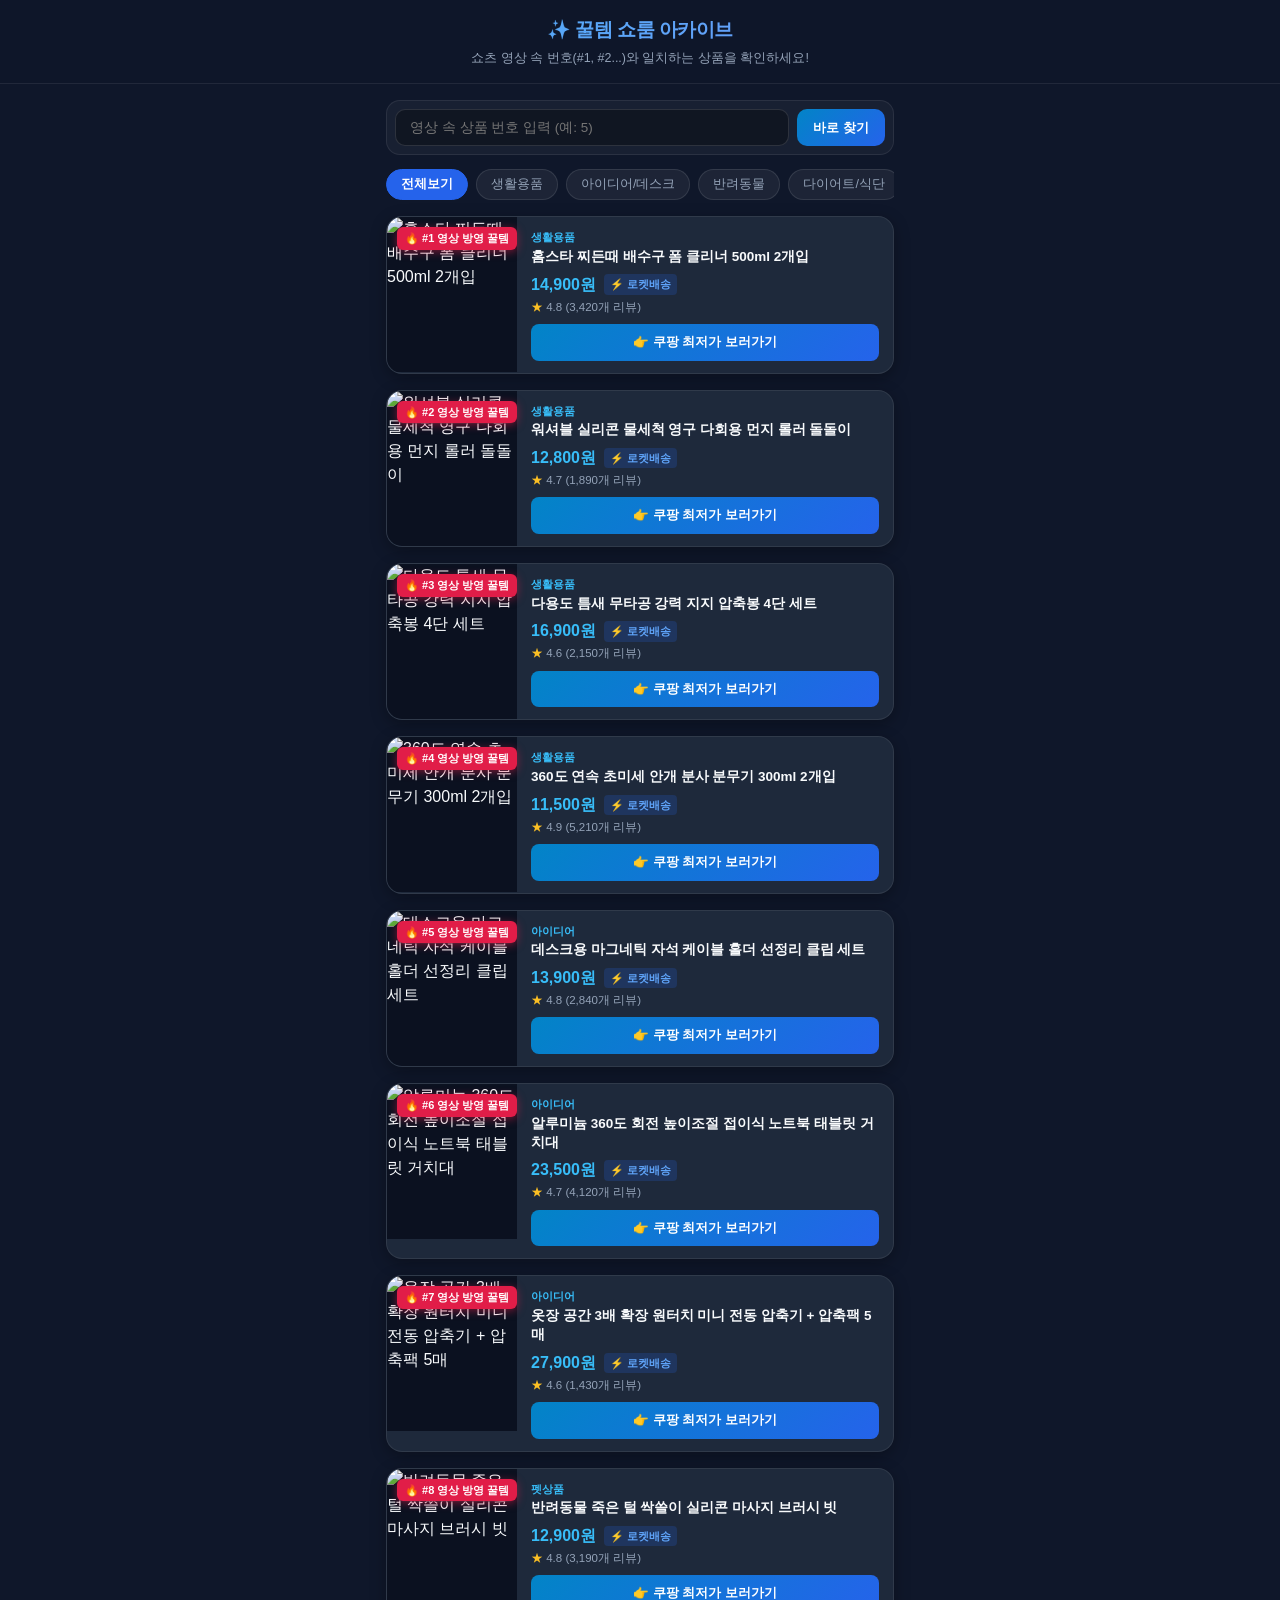
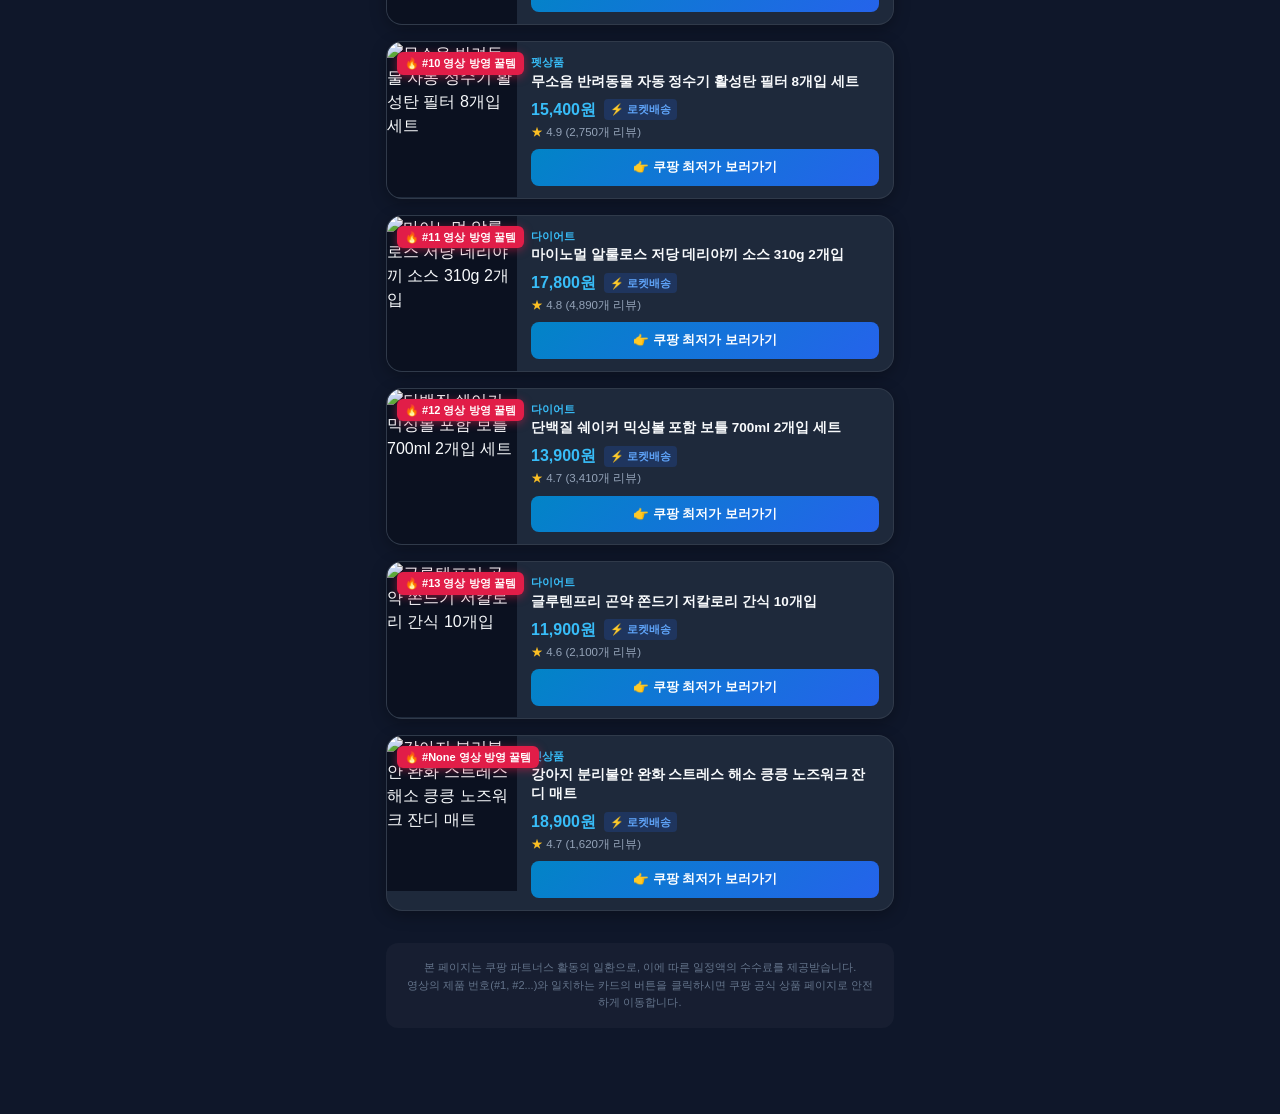
==== commit 56fcc5c2: "feat: add interactive YouTube channel connection panel with client_secrets upload and OAuth authenti" ====
--- a/showroom/index.html
+++ b/showroom/index.html
@@ -279,7 +279,7 @@
         </div>
             
         <div class="product-card" id="card-2" data-num="2" data-category="생활용품">
-          <div class="card-badge">#2 추천 꿀템</div>
+          <div class="card-badge featured">🔥 #2 영상 방영 꿀템</div>
           <div class="img-wrapper">
             <img src="https://search1.daumcdn.net/thumb/R800x800/?fname=http%3A//shop1.daumcdn.net/shophow/p/A5300615615.jpg%3Fut%3D20260903165538" alt="워셔블 실리콘 물세척 영구 다회용 먼지 롤러 돌돌이" loading="lazy">
           </div>
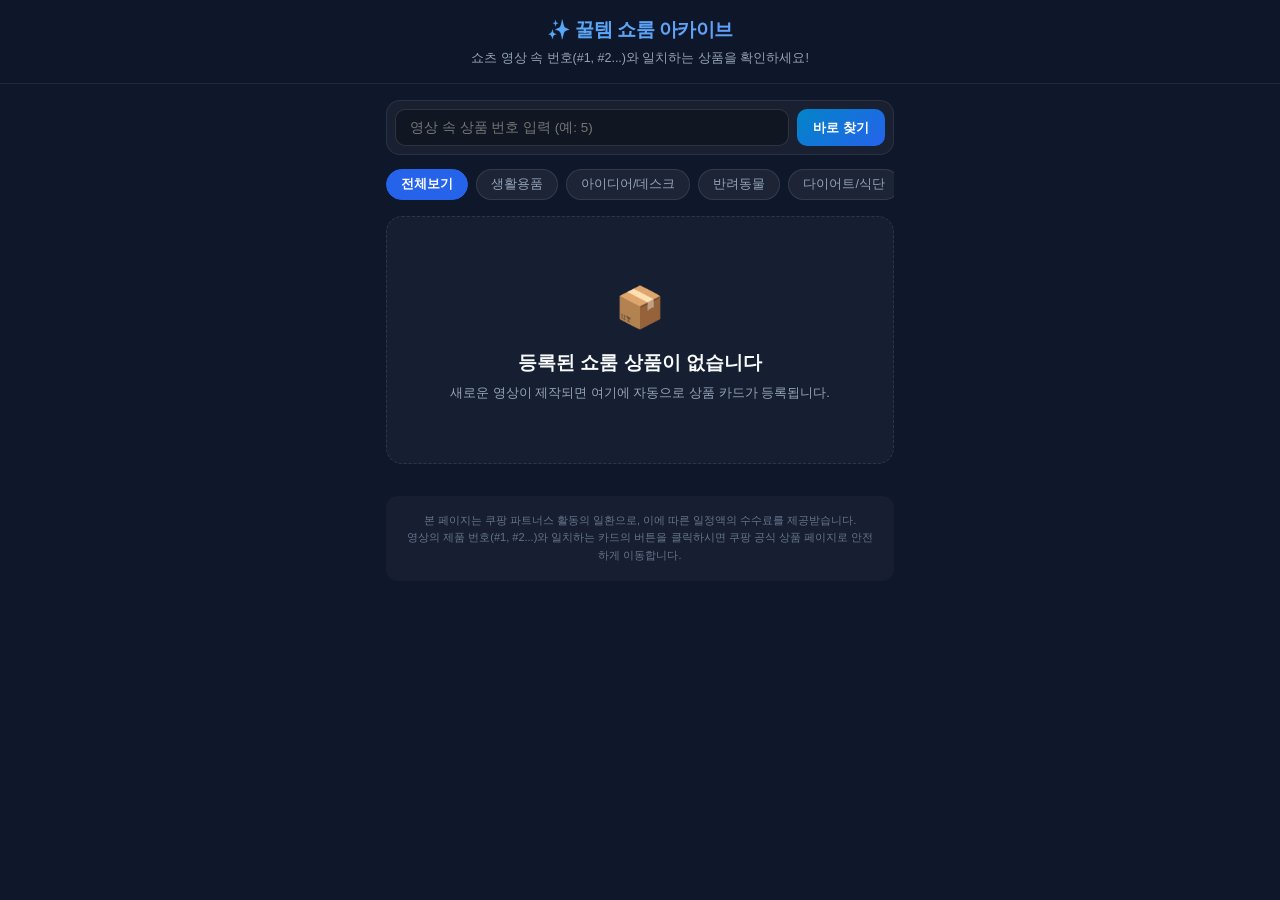
==== commit 952b3ba5: "Auto-update showroom catalog for GitHub Pages" ====
--- a/showroom/index.html
+++ b/showroom/index.html
@@ -257,277 +257,10 @@
 
     <div class="product-list" id="product-list">
       
-        <div class="product-card" id="card-1" data-num="1" data-category="생활용품">
-          <div class="card-badge featured">🔥 #1 영상 방영 꿀템</div>
-          <div class="img-wrapper">
-            <img src="https://search1.daumcdn.net/thumb/R800x800/?fname=https%3A%2F%2Fsearchad-phinf.pstatic.net%2FMjAyMjA2MjhfODkg%2FMDAxNjU2MzgyOTYxNzQ3.TEoqPUe0MOV0cvtL72zdeXgG8Lfi9XjSegIe21uSq1kg.IEkzR42rk7UGCgTesgjolpNl77YVoDABX2T6DrBo4bAg.JPEG%2F1236690-d6141739-9149-49a3-9ef2-105404a33a8f.jpg" alt="홈스타 찌든때 배수구 폼 클리너 500ml 2개입" loading="lazy">
-          </div>
-          <div class="card-content">
-            <div class="category-tag">생활용품</div>
-            <h3 class="product-title">홈스타 찌든때 배수구 폼 클리너 500ml 2개입</h3>
-            <div class="price-row">
-              <span class="price-val">14,900원</span>
-              <span class="rocket-badge">⚡ 로켓배송</span>
-            </div>
-            <div class="review-row">
-              <span class="star">★</span> 4.8 (3,420개 리뷰)
-            </div>
-            <a href="https://www.coupang.com/np/search?q=%ED%99%88%EC%8A%A4%ED%83%80%20%EC%B0%8C%EB%93%A0%EB%95%8C%20%EB%B0%B0%EC%88%98%EA%B5%AC%20%ED%8F%BC%20%ED%81%B4%EB%A6%AC%EB%84%88%20500ml%202%EA%B0%9C%EC%9E%85" target="_blank" rel="noopener noreferrer" class="btn-buy" id="buy-btn-1">
-              👉 쿠팡 최저가 보러가기
-            </a>
-          </div>
-        </div>
-            
-        <div class="product-card" id="card-2" data-num="2" data-category="생활용품">
-          <div class="card-badge featured">🔥 #2 영상 방영 꿀템</div>
-          <div class="img-wrapper">
-            <img src="https://search1.daumcdn.net/thumb/R800x800/?fname=http%3A//shop1.daumcdn.net/shophow/p/A5300615615.jpg%3Fut%3D20260903165538" alt="워셔블 실리콘 물세척 영구 다회용 먼지 롤러 돌돌이" loading="lazy">
-          </div>
-          <div class="card-content">
-            <div class="category-tag">생활용품</div>
-            <h3 class="product-title">워셔블 실리콘 물세척 영구 다회용 먼지 롤러 돌돌이</h3>
-            <div class="price-row">
-              <span class="price-val">12,800원</span>
-              <span class="rocket-badge">⚡ 로켓배송</span>
-            </div>
-            <div class="review-row">
-              <span class="star">★</span> 4.7 (1,890개 리뷰)
-            </div>
-            <a href="https://www.coupang.com/np/search?q=%EC%9B%8C%EC%85%94%EB%B8%94%20%EC%8B%A4%EB%A6%AC%EC%BD%98%20%EB%AC%BC%EC%84%B8%EC%B2%99%20%EC%98%81%EA%B5%AC%20%EB%8B%A4%ED%9A%8C%EC%9A%A9%20%EB%A8%BC%EC%A7%80%20%EB%A1%A4%EB%9F%AC%20%EB%8F%8C%EB%8F%8C%EC%9D%B4" target="_blank" rel="noopener noreferrer" class="btn-buy" id="buy-btn-2">
-              👉 쿠팡 최저가 보러가기
-            </a>
-          </div>
-        </div>
-            
-        <div class="product-card" id="card-3" data-num="3" data-category="생활용품">
-          <div class="card-badge featured">🔥 #3 영상 방영 꿀템</div>
-          <div class="img-wrapper">
-            <img src="https://search1.daumcdn.net/thumb/R800x800/?fname=https%3A%2F%2Fsearchad-phinf.pstatic.net%2FMjAyNTAyMjVfMjc2%2FMDAxNzQwNDQ4NjUxNjky._U-PalBxn3E4QyhRvTvPRQEUFHj4ailad6sqZyyvYAAg.Xm_7pRTQgYV8-tqUTWoZ0E72OfVWsifceFEIWPNAi_Yg.PNG%2F1174502-486586fc-9847-4dd1-bab7-beb619ebde87.png" alt="다용도 틈새 무타공 강력 지지 압축봉 4단 세트" loading="lazy">
-          </div>
-          <div class="card-content">
-            <div class="category-tag">생활용품</div>
-            <h3 class="product-title">다용도 틈새 무타공 강력 지지 압축봉 4단 세트</h3>
-            <div class="price-row">
-              <span class="price-val">16,900원</span>
-              <span class="rocket-badge">⚡ 로켓배송</span>
-            </div>
-            <div class="review-row">
-              <span class="star">★</span> 4.6 (2,150개 리뷰)
-            </div>
-            <a href="https://www.coupang.com/np/search?q=%EB%8B%A4%EC%9A%A9%EB%8F%84%20%ED%8B%88%EC%83%88%20%EB%AC%B4%ED%83%80%EA%B3%B5%20%EA%B0%95%EB%A0%A5%20%EC%A7%80%EC%A7%80%20%EC%95%95%EC%B6%95%EB%B4%89%204%EB%8B%A8%20%EC%84%B8%ED%8A%B8" target="_blank" rel="noopener noreferrer" class="btn-buy" id="buy-btn-3">
-              👉 쿠팡 최저가 보러가기
-            </a>
-          </div>
-        </div>
-            
-        <div class="product-card" id="card-4" data-num="4" data-category="생활용품">
-          <div class="card-badge featured">🔥 #4 영상 방영 꿀템</div>
-          <div class="img-wrapper">
-            <img src="https://search1.daumcdn.net/thumb/R800x800/?fname=https%3A%2F%2Fsearchad-phinf.pstatic.net%2FMjAyNTAyMjVfMTg4%2FMDAxNzQwNDQ4NjM1Nzcw.CCUvA0B05PcGr4YvFgbbAGor_aq8gDc4XKtgFFN_IKMg.AUBX1TPx0D1jOTJ5AheIxB9tKuAnSBZ5aHkxhnPF_WIg.PNG%2F1174502-b515491a-b68e-4d57-8367-dce7a6f6157b.png" alt="360도 연속 초미세 안개 분사 분무기 300ml 2개입" loading="lazy">
-          </div>
-          <div class="card-content">
-            <div class="category-tag">생활용품</div>
-            <h3 class="product-title">360도 연속 초미세 안개 분사 분무기 300ml 2개입</h3>
-            <div class="price-row">
-              <span class="price-val">11,500원</span>
-              <span class="rocket-badge">⚡ 로켓배송</span>
-            </div>
-            <div class="review-row">
-              <span class="star">★</span> 4.9 (5,210개 리뷰)
-            </div>
-            <a href="https://www.coupang.com/np/search?q=360%EB%8F%84%20%EC%97%B0%EC%86%8D%20%EC%B4%88%EB%AF%B8%EC%84%B8%20%EC%95%88%EA%B0%9C%20%EB%B6%84%EC%82%AC%20%EB%B6%84%EB%AC%B4%EA%B8%B0%20300ml%202%EA%B0%9C%EC%9E%85" target="_blank" rel="noopener noreferrer" class="btn-buy" id="buy-btn-4">
-              👉 쿠팡 최저가 보러가기
-            </a>
-          </div>
-        </div>
-            
-        <div class="product-card" id="card-5" data-num="5" data-category="아이디어">
-          <div class="card-badge featured">🔥 #5 영상 방영 꿀템</div>
-          <div class="img-wrapper">
-            <img src="https://search1.daumcdn.net/thumb/R800x800/?fname=https%3A%2F%2Fsearchad-phinf.pstatic.net%2FMjAyNjA4MjdfMjIg%2FMDAxNzg3ODEyMjM3OTM1.pZx5Npkn9EVPOGv_aezpEXJoB5LrQzMFoOfGjg1zpEkg.dYNepRd08LnP27sh6mh_Dfov8_L5JOFp4ngljT6RWWIg.PNG%2F780924-4be3a303-09c0-43d0-8cd6-058fdc4bc1f7.png" alt="데스크용 마그네틱 자석 케이블 홀더 선정리 클립 세트" loading="lazy">
-          </div>
-          <div class="card-content">
-            <div class="category-tag">아이디어</div>
-            <h3 class="product-title">데스크용 마그네틱 자석 케이블 홀더 선정리 클립 세트</h3>
-            <div class="price-row">
-              <span class="price-val">13,900원</span>
-              <span class="rocket-badge">⚡ 로켓배송</span>
-            </div>
-            <div class="review-row">
-              <span class="star">★</span> 4.8 (2,840개 리뷰)
-            </div>
-            <a href="https://www.coupang.com/np/search?q=%EB%8D%B0%EC%8A%A4%ED%81%AC%EC%9A%A9%20%EB%A7%88%EA%B7%B8%EB%84%A4%ED%8B%B1%20%EC%9E%90%EC%84%9D%20%EC%BC%80%EC%9D%B4%EB%B8%94%20%ED%99%80%EB%8D%94%20%EC%84%A0%EC%A0%95%EB%A6%AC%20%ED%81%B4%EB%A6%BD%20%EC%84%B8%ED%8A%B8" target="_blank" rel="noopener noreferrer" class="btn-buy" id="buy-btn-5">
-              👉 쿠팡 최저가 보러가기
-            </a>
-          </div>
-        </div>
-            
-        <div class="product-card" id="card-6" data-num="6" data-category="아이디어">
-          <div class="card-badge featured">🔥 #6 영상 방영 꿀템</div>
-          <div class="img-wrapper">
-            <img src="https://search1.daumcdn.net/thumb/R800x800/?fname=http%3A//shop1.daumcdn.net/shophow/p/U37130661623.jpg%3Fut%3D20261002173051" alt="알루미늄 360도 회전 높이조절 접이식 노트북 태블릿 거치대" loading="lazy">
-          </div>
-          <div class="card-content">
-            <div class="category-tag">아이디어</div>
-            <h3 class="product-title">알루미늄 360도 회전 높이조절 접이식 노트북 태블릿 거치대</h3>
-            <div class="price-row">
-              <span class="price-val">23,500원</span>
-              <span class="rocket-badge">⚡ 로켓배송</span>
-            </div>
-            <div class="review-row">
-              <span class="star">★</span> 4.7 (4,120개 리뷰)
-            </div>
-            <a href="https://www.coupang.com/np/search?q=%EC%95%8C%EB%A3%A8%EB%AF%B8%EB%8A%84%20360%EB%8F%84%20%ED%9A%8C%EC%A0%84%20%EB%86%92%EC%9D%B4%EC%A1%B0%EC%A0%88%20%EC%A0%91%EC%9D%B4%EC%8B%9D%20%EB%85%B8%ED%8A%B8%EB%B6%81%20%ED%83%9C%EB%B8%94%EB%A6%BF%20%EA%B1%B0%EC%B9%98%EB%8C%80" target="_blank" rel="noopener noreferrer" class="btn-buy" id="buy-btn-6">
-              👉 쿠팡 최저가 보러가기
-            </a>
-          </div>
-        </div>
-            
-        <div class="product-card" id="card-7" data-num="7" data-category="아이디어">
-          <div class="card-badge featured">🔥 #7 영상 방영 꿀템</div>
-          <div class="img-wrapper">
-            <img src="https://search1.daumcdn.net/thumb/R800x800/?fname=https%3A%2F%2Fsearchad-phinf.pstatic.net%2FMjAyNTAyMjVfMTg4%2FMDAxNzQwNDQ4NjM1Nzcw.CCUvA0B05PcGr4YvFgbbAGor_aq8gDc4XKtgFFN_IKMg.AUBX1TPx0D1jOTJ5AheIxB9tKuAnSBZ5aHkxhnPF_WIg.PNG%2F1174502-b515491a-b68e-4d57-8367-dce7a6f6157b.png" alt="옷장 공간 3배 확장 원터치 미니 전동 압축기 + 압축팩 5매" loading="lazy">
-          </div>
-          <div class="card-content">
-            <div class="category-tag">아이디어</div>
-            <h3 class="product-title">옷장 공간 3배 확장 원터치 미니 전동 압축기 + 압축팩 5매</h3>
-            <div class="price-row">
-              <span class="price-val">27,900원</span>
-              <span class="rocket-badge">⚡ 로켓배송</span>
-            </div>
-            <div class="review-row">
-              <span class="star">★</span> 4.6 (1,430개 리뷰)
-            </div>
-            <a href="https://www.coupang.com/np/search?q=%EC%98%B7%EC%9E%A5%20%EA%B3%B5%EA%B0%84%203%EB%B0%B0%20%ED%99%95%EC%9E%A5%20%EC%9B%90%ED%84%B0%EC%B9%98%20%EB%AF%B8%EB%8B%88%20%EC%A0%84%EB%8F%99%20%EC%95%95%EC%B6%95%EA%B8%B0%20%2B%20%EC%95%95%EC%B6%95%ED%8C%A9%205%EB%A7%A4" target="_blank" rel="noopener noreferrer" class="btn-buy" id="buy-btn-7">
-              👉 쿠팡 최저가 보러가기
-            </a>
-          </div>
-        </div>
-            
-        <div class="product-card" id="card-8" data-num="8" data-category="펫상품">
-          <div class="card-badge featured">🔥 #8 영상 방영 꿀템</div>
-          <div class="img-wrapper">
-            <img src="https://search1.daumcdn.net/thumb/R800x800/?fname=https%3A%2F%2Fshopping-phinf.pstatic.net%2Fmain_9088167%2F90881679799.4.jpg%3Ftype%3Df300" alt="반려동물 죽은 털 싹쓸이 실리콘 마사지 브러시 빗" loading="lazy">
-          </div>
-          <div class="card-content">
-            <div class="category-tag">펫상품</div>
-            <h3 class="product-title">반려동물 죽은 털 싹쓸이 실리콘 마사지 브러시 빗</h3>
-            <div class="price-row">
-              <span class="price-val">12,900원</span>
-              <span class="rocket-badge">⚡ 로켓배송</span>
-            </div>
-            <div class="review-row">
-              <span class="star">★</span> 4.8 (3,190개 리뷰)
-            </div>
-            <a href="https://www.coupang.com/np/search?q=%EB%B0%98%EB%A0%A4%EB%8F%99%EB%AC%BC%20%EC%A3%BD%EC%9D%80%20%ED%84%B8%20%EC%8B%B9%EC%93%B8%EC%9D%B4%20%EC%8B%A4%EB%A6%AC%EC%BD%98%20%EB%A7%88%EC%82%AC%EC%A7%80%20%EB%B8%8C%EB%9F%AC%EC%8B%9C%20%EB%B9%97" target="_blank" rel="noopener noreferrer" class="btn-buy" id="buy-btn-8">
-              👉 쿠팡 최저가 보러가기
-            </a>
-          </div>
-        </div>
-            
-        <div class="product-card" id="card-10" data-num="10" data-category="펫상품">
-          <div class="card-badge featured">🔥 #10 영상 방영 꿀템</div>
-          <div class="img-wrapper">
-            <img src="https://search1.daumcdn.net/thumb/R800x800/?fname=https%3A%2F%2Fsearchad-phinf.pstatic.net%2FMjAyNTA3MTdfMjEx%2FMDAxNzUyNzMxMzM2NjEx.R4qb5fRfm15K0fqGhy9AofgAjfLXHiR7UHhW4Jfcamcg.ft-xXYtX5GRVT7EaGMb5IOgCmg0foZ8860kAQ48W07Yg.PNG%2F3157182-b968cfb1-8796-4232-a790-5013ee4e9010.png" alt="무소음 반려동물 자동 정수기 활성탄 필터 8개입 세트" loading="lazy">
-          </div>
-          <div class="card-content">
-            <div class="category-tag">펫상품</div>
-            <h3 class="product-title">무소음 반려동물 자동 정수기 활성탄 필터 8개입 세트</h3>
-            <div class="price-row">
-              <span class="price-val">15,400원</span>
-              <span class="rocket-badge">⚡ 로켓배송</span>
-            </div>
-            <div class="review-row">
-              <span class="star">★</span> 4.9 (2,750개 리뷰)
-            </div>
-            <a href="https://www.coupang.com/np/search?q=%EB%AC%B4%EC%86%8C%EC%9D%8C%20%EB%B0%98%EB%A0%A4%EB%8F%99%EB%AC%BC%20%EC%9E%90%EB%8F%99%20%EC%A0%95%EC%88%98%EA%B8%B0%20%ED%99%9C%EC%84%B1%ED%83%84%20%ED%95%84%ED%84%B0%208%EA%B0%9C%EC%9E%85%20%EC%84%B8%ED%8A%B8" target="_blank" rel="noopener noreferrer" class="btn-buy" id="buy-btn-10">
-              👉 쿠팡 최저가 보러가기
-            </a>
-          </div>
-        </div>
-            
-        <div class="product-card" id="card-11" data-num="11" data-category="다이어트">
-          <div class="card-badge featured">🔥 #11 영상 방영 꿀템</div>
-          <div class="img-wrapper">
-            <img src="https://search1.daumcdn.net/thumb/R800x800/?fname=https%3A%2F%2Fsearchad-phinf.pstatic.net%2FMjAyNjA5MjFfMTEz%2FMDAxNzg5OTkwODM3NDk1.E7UuTkylUO04vsrGnKCJmoosz5VTUymCBgpsbKpeiWAg.fS8bdQofnnOZlIrHvmkfKgwBfqpdZlwlp52CmWNju8sg.JPEG%2F1506836-6e54c032-e251-4715-8d3f-594debbc5989.jpg" alt="마이노멀 알룰로스 저당 데리야끼 소스 310g 2개입" loading="lazy">
-          </div>
-          <div class="card-content">
-            <div class="category-tag">다이어트</div>
-            <h3 class="product-title">마이노멀 알룰로스 저당 데리야끼 소스 310g 2개입</h3>
-            <div class="price-row">
-              <span class="price-val">17,800원</span>
-              <span class="rocket-badge">⚡ 로켓배송</span>
-            </div>
-            <div class="review-row">
-              <span class="star">★</span> 4.8 (4,890개 리뷰)
-            </div>
-            <a href="https://www.coupang.com/np/search?q=%EB%A7%88%EC%9D%B4%EB%85%B8%EB%A9%80%20%EC%95%8C%EB%A3%B0%EB%A1%9C%EC%8A%A4%20%EC%A0%80%EB%8B%B9%20%EB%8D%B0%EB%A6%AC%EC%95%BC%EB%81%BC%20%EC%86%8C%EC%8A%A4%20310g%202%EA%B0%9C%EC%9E%85" target="_blank" rel="noopener noreferrer" class="btn-buy" id="buy-btn-11">
-              👉 쿠팡 최저가 보러가기
-            </a>
-          </div>
-        </div>
-            
-        <div class="product-card" id="card-12" data-num="12" data-category="다이어트">
-          <div class="card-badge featured">🔥 #12 영상 방영 꿀템</div>
-          <div class="img-wrapper">
-            <img src="https://search1.daumcdn.net/thumb/R800x800/?fname=https%3A%2F%2Fsearchad-phinf.pstatic.net%2FMjAyMjAzMTRfMjkx%2FMDAxNjQ3MjU0MTM0NTMz.tAha7zb-fYcGElsDhM7zYYjx5LM6wCpQRXbuYd4flBsg.COULhJLrX1VJhW3N-mEM_v0WlPeSuwWt9m0UftskcBwg.JPEG%2F1434949-3fd92c15-051e-4d6d-bfbb-2bec7d5e45e9.jpg" alt="단백질 쉐이커 믹싱볼 포함 보틀 700ml 2개입 세트" loading="lazy">
-          </div>
-          <div class="card-content">
-            <div class="category-tag">다이어트</div>
-            <h3 class="product-title">단백질 쉐이커 믹싱볼 포함 보틀 700ml 2개입 세트</h3>
-            <div class="price-row">
-              <span class="price-val">13,900원</span>
-              <span class="rocket-badge">⚡ 로켓배송</span>
-            </div>
-            <div class="review-row">
-              <span class="star">★</span> 4.7 (3,410개 리뷰)
-            </div>
-            <a href="https://www.coupang.com/np/search?q=%EB%8B%A8%EB%B0%B1%EC%A7%88%20%EC%89%90%EC%9D%B4%EC%BB%A4%20%EB%AF%B9%EC%8B%B1%EB%B3%BC%20%ED%8F%AC%ED%95%A8%20%EB%B3%B4%ED%8B%80%20700ml%202%EA%B0%9C%EC%9E%85%20%EC%84%B8%ED%8A%B8" target="_blank" rel="noopener noreferrer" class="btn-buy" id="buy-btn-12">
-              👉 쿠팡 최저가 보러가기
-            </a>
-          </div>
-        </div>
-            
-        <div class="product-card" id="card-13" data-num="13" data-category="다이어트">
-          <div class="card-badge featured">🔥 #13 영상 방영 꿀템</div>
-          <div class="img-wrapper">
-            <img src="https://search1.daumcdn.net/thumb/R800x800/?fname=https%3A%2F%2Fsearchad-phinf.pstatic.net%2FMjAyNjEwMDJfMjAy%2FMDAxNzkwOTI4OTEyNTMx.JSd5TaM0xWxW3a_n_ePvECm97YMh8U_W9f4OhITPc7og.aQJ3F_eYijESbQF8Joumi2RjS1NLNGOeGBzPz0AJ-CIg.PNG%2F218089-c77959c2-0619-48fc-8c6a-a5d7e2760f08.png" alt="글루텐프리 곤약 쫀드기 저칼로리 간식 10개입" loading="lazy">
-          </div>
-          <div class="card-content">
-            <div class="category-tag">다이어트</div>
-            <h3 class="product-title">글루텐프리 곤약 쫀드기 저칼로리 간식 10개입</h3>
-            <div class="price-row">
-              <span class="price-val">11,900원</span>
-              <span class="rocket-badge">⚡ 로켓배송</span>
-            </div>
-            <div class="review-row">
-              <span class="star">★</span> 4.6 (2,100개 리뷰)
-            </div>
-            <a href="https://www.coupang.com/np/search?q=%EA%B8%80%EB%A3%A8%ED%85%90%ED%94%84%EB%A6%AC%20%EA%B3%A4%EC%95%BD%20%EC%AB%80%EB%93%9C%EA%B8%B0%20%EC%A0%80%EC%B9%BC%EB%A1%9C%EB%A6%AC%20%EA%B0%84%EC%8B%9D%2010%EA%B0%9C%EC%9E%85" target="_blank" rel="noopener noreferrer" class="btn-buy" id="buy-btn-13">
-              👉 쿠팡 최저가 보러가기
-            </a>
-          </div>
-        </div>
-            
-        <div class="product-card" id="card-None" data-num="None" data-category="펫상품">
-          <div class="card-badge featured">🔥 #None 영상 방영 꿀템</div>
-          <div class="img-wrapper">
-            <img src="https://search1.daumcdn.net/thumb/R800x800/?fname=https%3A%2F%2Fldb-phinf.pstatic.net%2F20260927_24%2F1790452403711cLAPU_JPEG%2FChatGPT_%EF%BF%BD%CC%B9%EF%BF%BD%EF%BF%BD%EF%BF%BD_2026%EF%BF%BD%EF%BF%BD_9%EF%BF%BD%EF%BF%BD_27%EF%BF%BD%EF%BF%BD_%EF%BF%BD%EF%BF%BD%EF%BF%BD%EF%BF%BD_03_49_22.jpg" alt="강아지 분리불안 완화 스트레스 해소 킁킁 노즈워크 잔디 매트" loading="lazy">
-          </div>
-          <div class="card-content">
-            <div class="category-tag">펫상품</div>
-            <h3 class="product-title">강아지 분리불안 완화 스트레스 해소 킁킁 노즈워크 잔디 매트</h3>
-            <div class="price-row">
-              <span class="price-val">18,900원</span>
-              <span class="rocket-badge">⚡ 로켓배송</span>
-            </div>
-            <div class="review-row">
-              <span class="star">★</span> 4.7 (1,620개 리뷰)
-            </div>
-            <a href="https://www.coupang.com/np/search?q=%EA%B0%95%EC%95%84%EC%A7%80%20%EB%B6%84%EB%A6%AC%EB%B6%88%EC%95%88%20%EC%99%84%ED%99%94%20%EC%8A%A4%ED%8A%B8%EB%A0%88%EC%8A%A4%20%ED%95%B4%EC%86%8C%20%ED%82%81%ED%82%81%20%EB%85%B8%EC%A6%88%EC%9B%8C%ED%81%AC%20%EC%9E%94%EB%94%94%20%EB%A7%A4%ED%8A%B8" target="_blank" rel="noopener noreferrer" class="btn-buy" id="buy-btn-None">
-              👉 쿠팡 최저가 보러가기
-            </a>
-          </div>
+        <div style="grid-column: 1/-1; text-align: center; padding: 60px 20px; color: var(--text-muted); background: rgba(30, 41, 59, 0.5); border-radius: 16px; border: 1px dashed rgba(255,255,255,0.1);">
+          <div style="font-size: 40px; margin-bottom: 12px;">📦</div>
+          <h3 style="color: #F8FAFC; margin-bottom: 6px;">등록된 쇼룸 상품이 없습니다</h3>
+          <p style="font-size: 13px;">새로운 영상이 제작되면 여기에 자동으로 상품 카드가 등록됩니다.</p>
         </div>
             
     </div>
